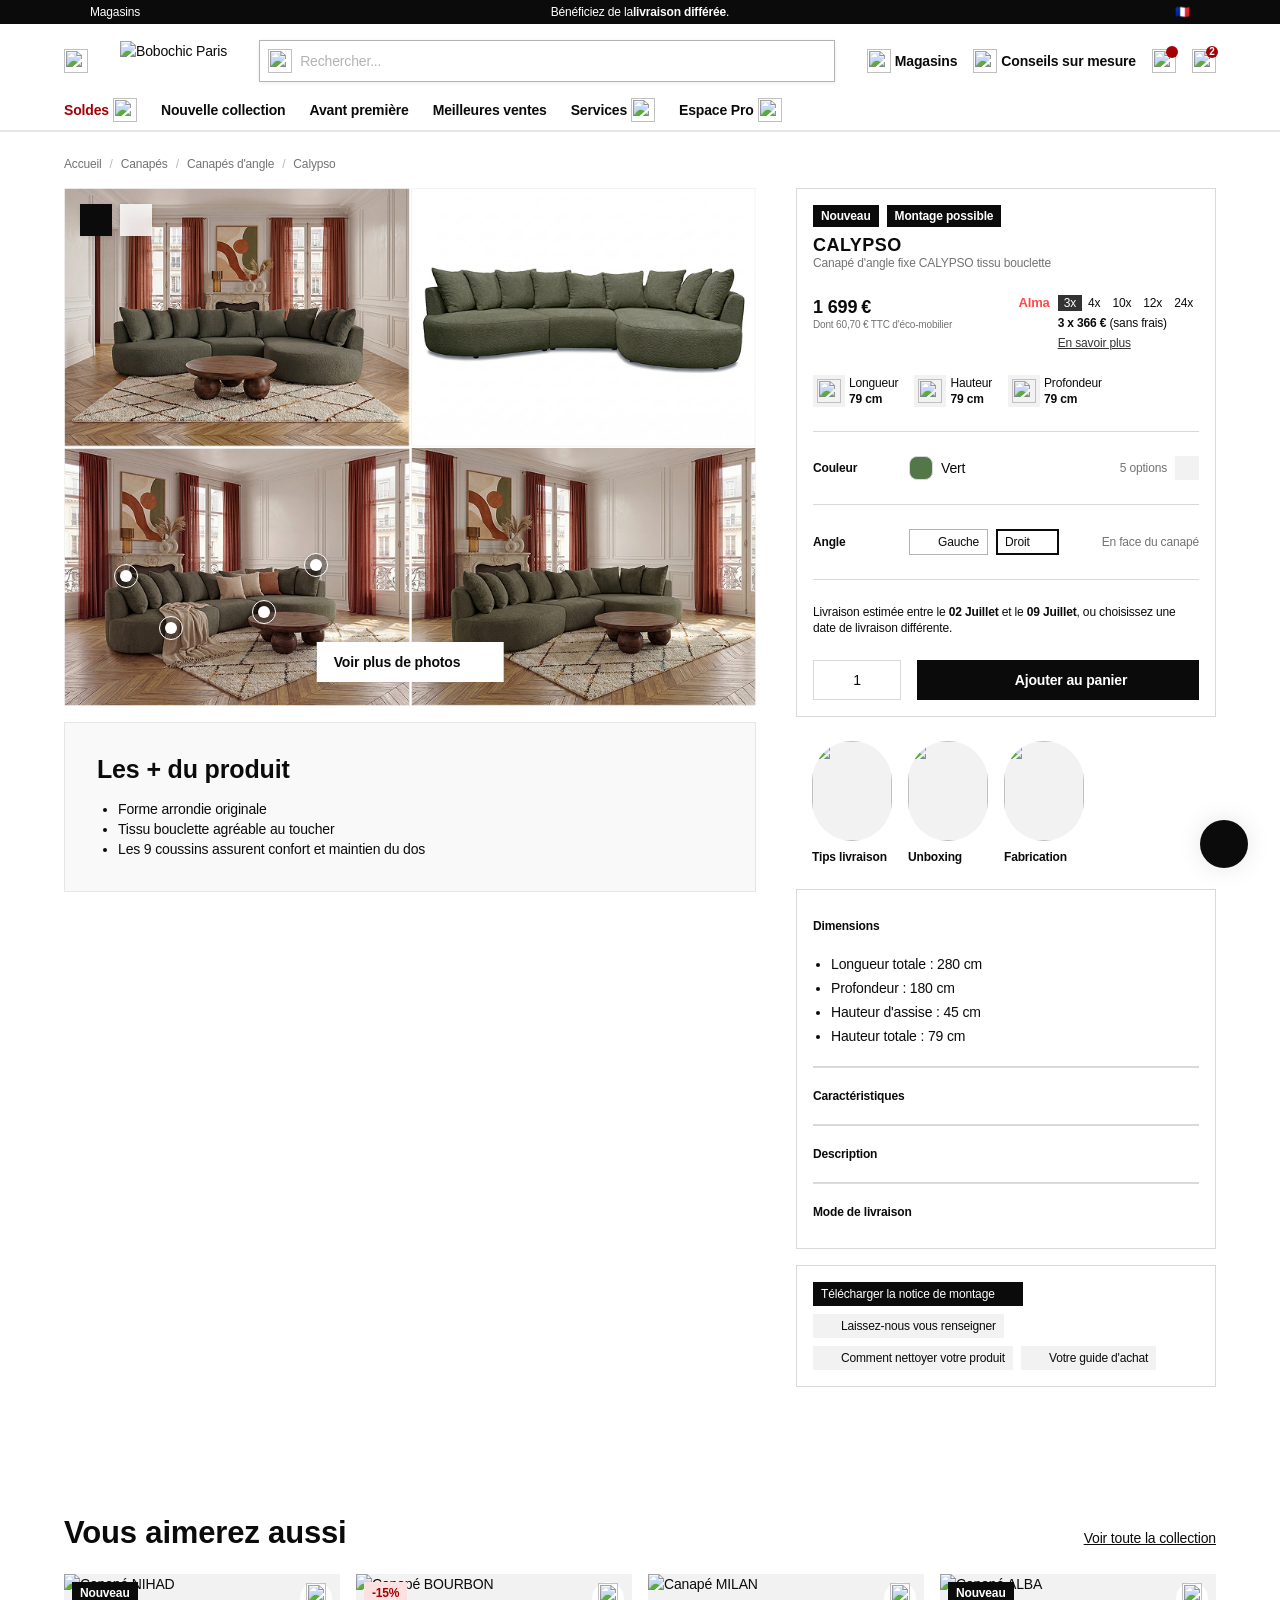
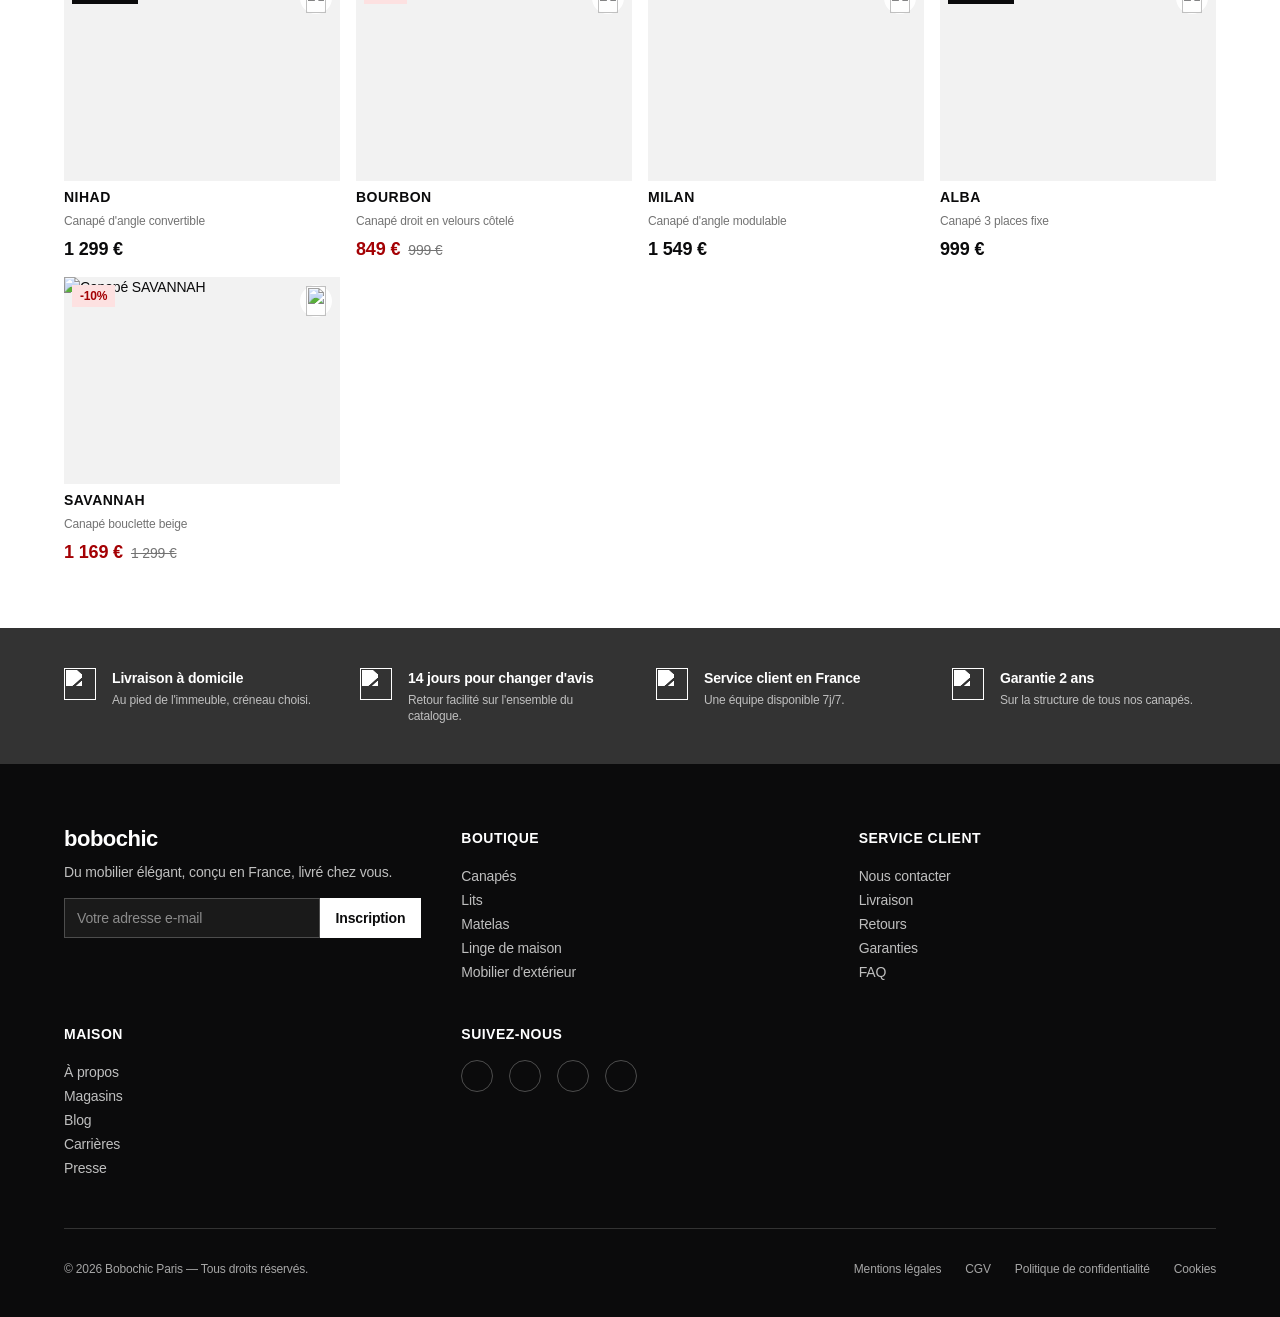
==== index.html @ fd213ece "Move pdp-calypso/ contents to repo root Co-Authored-By: Claude Opus 4.7 (1M context) <noreply@anthro" ====
<!DOCTYPE html>
<html lang="fr-FR">
<head>
  <meta charset="UTF-8" />
  <meta name="viewport" content="width=device-width, initial-scale=1.0" />
  <title>Canapé d'angle fixe CALYPSO tissu bouclette — Bobochic Paris</title>
  <meta name="description" content="Découvrez le canapé d'angle CALYPSO en tissu bouclette. Forme arrondie, confort enveloppant, livraison à domicile." />
  <style>
/* ===== Inlined from https://cdn.jsdelivr.net/gh/corentindw/meridian@main/tokens.css ===== */
/* ============================================================
   BOBOCHIC PARIS — Design Tokens
   Miroir exact du fichier Figma "Styles – Bobochic"
   ============================================================
   Fonts (locales + Google) — injectés par le design system.
   ============================================================ */

@font-face {
  font-family: "Hanken Grotesk";
  src: url("https://cdn.jsdelivr.net/gh/corentindw/meridian@main/fonts/HankenGrotesk-VariableFont_wght.ttf") format("truetype-variations");
  font-weight: 100 900;
  font-style: normal;
  font-display: swap;
}
@font-face {
  font-family: "Hanken Grotesk";
  src: url("https://cdn.jsdelivr.net/gh/corentindw/meridian@main/fonts/HankenGrotesk-Italic-VariableFont_wght.ttf") format("truetype-variations");
  font-weight: 100 900;
  font-style: italic;
  font-display: swap;
}
@import url("https://fonts.googleapis.com/css2?family=Space+Mono:wght@400;700&display=swap");

/* ============================================================
   Structure :
     1. Primitifs (couleurs brutes, tailles, devices)
     2. Couleurs sémantiques (surface, background, border, foreground)
     3. Spacing sémantique (margin, gap, height, width)
     4. Radius
     5. Line-stroke
     6. Elevation
     7. Typographie (familles, graisses, tailles, tokens composés)
   ============================================================ */


:root {

  /* ==========================================================
     1. PRIMITIFS — COULEURS
     Collection "Primitives" · Mode 1
     ========================================================== */

  /* Neutral */
  --color-neutral-0:    #ffffff;
  --color-neutral-50:   #f9f9f9;
  --color-neutral-100:  #f2f2f2;
  --color-neutral-150:  #e6e6e6;
  --color-neutral-200:  #d9d9d9;
  --color-neutral-250:  #cccccc;
  --color-neutral-300:  #bfbfbf;
  --color-neutral-350:  #b3b3b3;
  --color-neutral-400:  #a6a6a6;
  --color-neutral-450:  #8c8c8c;
  --color-neutral-500:  #808080;
  --color-neutral-550:  #737373;
  --color-neutral-600:  #666666;
  --color-neutral-650:  #595959;
  --color-neutral-700:  #4d4d4d;
  --color-neutral-750:  #404040;
  --color-neutral-800:  #333333;
  --color-neutral-850:  #262626;
  --color-neutral-900:  #1a1a1a;
  --color-neutral-950:  #0b0b0c;
  --color-neutral-1000: #000000;

  /* Red */
  --color-red-100: #fef2f2;
  --color-red-200: #fde1e1;
  --color-red-300: #fbbebe;
  --color-red-400: #f99393;
  --color-red-500: #f75556;
  --color-red-600: #e80206;
  --color-red-700: #c90205;
  --color-red-800: #a40104;
  --color-red-900: #740103;

  /* Green */
  --color-green-100: #f2fef2;
  --color-green-200: #e1fde1;
  --color-green-300: #bffbbe;
  --color-green-400: #95f893;
  --color-green-500: #58f655;
  --color-green-600: #17e702;
  --color-green-700: #14c802;
  --color-green-800: #10a301;
  --color-green-900: #0b7301;

  /* Orange */
  --color-orange-100: #fef6f2;
  --color-orange-200: #fdebe1;
  --color-orange-300: #fbd4be;
  --color-orange-400: #f8bb93;
  --color-orange-500: #f69e55;
  --color-orange-600: #e78502;
  --color-orange-700: #c87302;
  --color-orange-800: #a35e01;
  --color-orange-900: #734201;

  /* Yellow */
  --color-yellow-100: #fefbf2;
  --color-yellow-200: #fdf6e1;
  --color-yellow-300: #fbecbe;
  --color-yellow-400: #f8e293;
  --color-yellow-500: #f6d855;
  --color-yellow-600: #e7c602;
  --color-yellow-700: #c8ab02;
  --color-yellow-800: #a38c01;
  --color-yellow-900: #736301;


  /* ==========================================================
     1. PRIMITIFS — TAILLES
     ========================================================== */

  --size-0:  0;
  --size-1:  2px;
  --size-2:  4px;
  --size-3:  8px;
  --size-4:  16px;
  --size-5:  24px;
  --size-6:  32px;
  --size-7:  40px;
  --size-8:  48px;
  --size-9:  56px;
  --size-10: 64px;
  --size-11: 80px;
  --size-12: 96px;
  --size-13: 120px;
  --size-14: 144px;
  --size-15: 200px;
  --size-16: 256px;


  /* ==========================================================
     1. PRIMITIFS — DEVICES
     ========================================================== */

  --device-mobile-width:  393px;
  --device-mobile-height: 852px;
  --device-tablet-width:  834px;
  --device-tablet-height: 1194px;
  --device-desktop-width:  1536px;
  --device-desktop-height: 864px;


  /* ==========================================================
     2. COULEURS SÉMANTIQUES
     Collection "Color" · Mode "Value"
     ========================================================== */

  /* --- $surface --- */
  --color-surface-0:  var(--color-neutral-0);
  --color-surface-1:  var(--color-neutral-50);
  --color-surface-2:  var(--color-neutral-100);
  --color-surface-3:  var(--color-neutral-150);
  --color-surface-4:  var(--color-neutral-200);
  --color-surface-5:  var(--color-neutral-350);
  --color-surface-6:  var(--color-neutral-550);
  --color-surface-7:  var(--color-neutral-800);
  --color-surface-8:  var(--color-neutral-850);
  --color-surface-9:  var(--color-neutral-900);
  --color-surface-10: var(--color-neutral-950);

  /* --- $background --- */
  --color-background-neutral-0:  var(--color-neutral-0);
  --color-background-neutral-1:  var(--color-neutral-50);
  --color-background-neutral-2:  var(--color-neutral-100);
  --color-background-neutral-3:  var(--color-neutral-150);
  --color-background-neutral-4:  var(--color-neutral-200);
  --color-background-neutral-5:  var(--color-neutral-350);
  --color-background-neutral-6:  var(--color-neutral-550);
  --color-background-neutral-7:  var(--color-neutral-800);
  --color-background-neutral-8:  var(--color-neutral-850);
  --color-background-neutral-9:  var(--color-neutral-900);
  --color-background-neutral-10: var(--color-neutral-950);
  --color-background-red-light:    var(--color-red-200);
  --color-background-red-dark:     var(--color-red-800);
  --color-background-green-light:  var(--color-green-200);
  --color-background-green-dark:   var(--color-green-900);
  --color-background-orange-light: var(--color-orange-200);
  --color-background-orange-dark:  var(--color-orange-700);
  --color-background-yellow-light: var(--color-yellow-200);
  --color-background-yellow-dark:  var(--color-yellow-600);

  /* --- $border --- */
  --color-border-neutral-0:  var(--color-neutral-0);
  --color-border-neutral-1:  var(--color-neutral-50);
  --color-border-neutral-2:  var(--color-neutral-100);
  --color-border-neutral-3:  var(--color-neutral-150);
  --color-border-neutral-4:  var(--color-neutral-200);
  --color-border-neutral-5:  var(--color-neutral-350);
  --color-border-neutral-6:  var(--color-neutral-550);
  --color-border-neutral-7:  var(--color-neutral-800);
  --color-border-neutral-8:  var(--color-neutral-850);
  --color-border-neutral-9:  var(--color-neutral-900);
  --color-border-neutral-10: var(--color-neutral-950);
  --color-border-red-light:    var(--color-red-200);
  --color-border-red-dark:     var(--color-red-800);
  --color-border-green-light:  var(--color-green-200);
  --color-border-green-dark:   var(--color-green-900);
  --color-border-orange-light: var(--color-orange-200);
  --color-border-orange-dark:  var(--color-orange-700);
  --color-border-yellow-light: var(--color-yellow-200);
  --color-border-yellow-dark:  var(--color-yellow-600);

  /* --- $foreground --- */
  --color-foreground-neutral-0:  var(--color-neutral-0);
  --color-foreground-neutral-1:  var(--color-neutral-50);
  --color-foreground-neutral-2:  var(--color-neutral-100);
  --color-foreground-neutral-3:  var(--color-neutral-150);
  --color-foreground-neutral-4:  var(--color-neutral-200);
  --color-foreground-neutral-5:  var(--color-neutral-350);
  --color-foreground-neutral-6:  var(--color-neutral-550);
  --color-foreground-neutral-7:  var(--color-neutral-800);
  --color-foreground-neutral-8:  var(--color-neutral-850);
  --color-foreground-neutral-9:  var(--color-neutral-900);
  --color-foreground-neutral-10: var(--color-neutral-950);
  --color-foreground-red-light:    var(--color-red-200);
  --color-foreground-red-dark:     var(--color-red-800);
  --color-foreground-green-light:  var(--color-green-200);
  --color-foreground-green-dark:   var(--color-green-900);
  --color-foreground-orange-light: var(--color-orange-200);
  --color-foreground-orange-dark:  var(--color-orange-700);
  --color-foreground-yellow-light: var(--color-yellow-200);
  --color-foreground-yellow-dark:  var(--color-yellow-600);


  /* ==========================================================
     3. SPACING SÉMANTIQUE
     Collection "Number" · Mode "Value"
     ========================================================== */

  /* Margins — Mobile */
  --spacing-margin-mobile-sm: var(--size-3);   /*  8px */
  --spacing-margin-mobile-md: var(--size-4);   /* 16px */
  --spacing-margin-mobile-lg: var(--size-5);   /* 24px */

  /* Margins — Tablet */
  --spacing-margin-tablet-sm: var(--size-7);   /* 40px */
  --spacing-margin-tablet-md: var(--size-10);  /* 64px */
  --spacing-margin-tablet-lg: var(--size-13);  /* 120px */

  /* Margins — Desktop */
  --spacing-margin-desktop-sm: var(--size-10); /* 64px */
  --spacing-margin-desktop-md: var(--size-14); /* 144px */
  --spacing-margin-desktop-lg: var(--size-16); /* 256px */

  /* Gap */
  --spacing-gap-none: var(--size-0);
  --spacing-gap-xs:   var(--size-1);   /*  2px */
  --spacing-gap-sm:   var(--size-2);   /*  4px */
  --spacing-gap-md:   var(--size-3);   /*  8px */
  --spacing-gap-lg:   var(--size-4);   /* 16px */
  --spacing-gap-xl:   var(--size-5);   /* 24px */
  --spacing-gap-2xl:  var(--size-6);   /* 32px */
  --spacing-gap-3xl:  var(--size-7);   /* 40px */
  --spacing-gap-4xl:  var(--size-8);   /* 48px */
  --spacing-gap-5xl:  var(--size-9);   /* 56px */
  --spacing-gap-6xl:  var(--size-10);  /* 64px */

  /* Height (padding vertical) */
  --spacing-height-none: var(--size-0);
  --spacing-height-xs:   var(--size-1);   /*  2px */
  --spacing-height-sm:   var(--size-2);   /*  4px */
  --spacing-height-md:   var(--size-3);   /*  8px */
  --spacing-height-lg:   var(--size-4);   /* 16px */
  --spacing-height-xl:   var(--size-5);   /* 24px */
  --spacing-height-2xl:  var(--size-6);   /* 32px */
  --spacing-height-3xl:  var(--size-7);   /* 40px */
  --spacing-height-4xl:  var(--size-9);   /* 56px */
  --spacing-height-5xl:  var(--size-10);  /* 64px */

  /* Width (padding horizontal) */
  --spacing-width-none: var(--size-0);
  --spacing-width-xs:   var(--size-1);    /*  2px */
  --spacing-width-sm:   var(--size-2);    /*  4px */
  --spacing-width-md:   var(--size-3);    /*  8px */
  --spacing-width-lg:   var(--size-4);    /* 16px */
  --spacing-width-xl:   var(--size-5);    /* 24px */
  --spacing-width-2xl:  var(--size-6);    /* 32px */
  --spacing-width-3xl:  var(--size-7);    /* 40px */
  --spacing-width-4xl:  var(--size-10);   /* 64px */
  --spacing-width-5xl:  var(--size-11);   /* 80px */


  /* ==========================================================
     4. RADIUS
     ========================================================== */

  --radius-none:   var(--size-0);    /*   0 */
  --radius-sm:     var(--size-2);    /*   4px */
  --radius-md:     var(--size-3);    /*   8px */
  --radius-lg:     var(--size-4);    /*  16px */
  --radius-xl:     var(--size-6);    /*  32px */
  --radius-full:   var(--size-16);   /* 256px */
  --radius-flag:   var(--size-0);    /*   0 — flags & badges */
  --radius-button: var(--size-0);    /*   0 */


  /* ==========================================================
     5. LINE-STROKE
     ========================================================== */

  --line-stroke-base: 1px;
  --line-stroke-bold: 2px;


  /* ==========================================================
     6. ELEVATION
     ========================================================== */

  --elevation-1: 0px 1px 4px  rgba(12, 12, 13, 0.08);
  --elevation-2: 0px 0px 25px rgba(12, 12, 13, 0.05);
  --elevation-3: 0px 0px 25px rgba(12, 12, 13, 0.10);
  --elevation-4: 0px 0px 25px rgba(12, 12, 13, 0.15);


  /* ==========================================================
     7. TYPOGRAPHIE — PRIMITIFS
     Collection "Typography" · Mode 1
     ========================================================== */

  /* Familles */
  --font-family-text:     "Hanken Grotesk", sans-serif;
  --font-family-heading:  "Hanken Grotesk", sans-serif;
  --font-family-display:  "Hanken Grotesk", sans-serif;
  --font-family-subtitle: "Hanken Grotesk", sans-serif;
  --font-family-utility:  "Hanken Grotesk", sans-serif;
  --font-family-product:  "Hanken Grotesk", sans-serif;
  --font-family-code:     "Space Mono", monospace;

  /* Graisses */
  --font-weight-base:      400;  /* Regular */
  --font-weight-medium:    600;  /* SemiBold */
  --font-weight-strong:    700;  /* Bold */
  --font-weight-stronger:  800;  /* ExtraBold */
  --font-weight-strongest: 900;  /* Black */

  /* Tailles */
  --font-size-xs:  10px;
  --font-size-sm:  12px;
  --font-size-md:  14px;
  --font-size-lg:  18px;
  --font-size-xl:  25px;
  --font-size-2xl: 31px;
  --font-size-3xl: 39px;
  --font-size-4xl: 49px;
  --font-size-5xl: 61px;
  --font-size-6xl: 76px;
  --font-size-7xl: 95px;
  --font-size-8xl: 119px;

  /* Interlignages */
  --line-height-xs:   12px;
  --line-height-flag: 14px;
  --line-height-sm:   16px;
  --line-height-md:   20px;
  --line-height-lg:   24px;
  --line-height-xl:   28px;
  --line-height-2xl:  35px;
  --line-height-3xl:  48px;
  --line-height-4xl:  64px;
  --line-height-5xl:  76px;
  --line-height-6xl:  100px;
  --line-height-7xl:  125px;
  --line-height-8xl:  150px;

  /* Interlettrages */
  --letter-spacing-default: -0.16px;
  --letter-spacing-caps:     0.48px;
  --letter-spacing-display: -1.5px;
}


/* ============================================================
   7. TYPOGRAPHIE — TOKENS COMPOSÉS
   Classes utilitaires calquées sur la structure Figma
   ============================================================ */

/* --- Display --- */

.display-xl-strong   { font-family: var(--font-family-display); font-weight: var(--font-weight-stronger);  font-size: var(--font-size-7xl); line-height: var(--line-height-7xl); letter-spacing: var(--letter-spacing-display); }
.display-xl          { font-family: var(--font-family-display); font-weight: var(--font-weight-base);      font-size: var(--font-size-7xl); line-height: var(--line-height-7xl); letter-spacing: var(--letter-spacing-display); }
.display-lg-strong   { font-family: var(--font-family-display); font-weight: var(--font-weight-stronger);  font-size: var(--font-size-6xl); line-height: var(--line-height-6xl); letter-spacing: var(--letter-spacing-display); }
.display-lg          { font-family: var(--font-family-display); font-weight: var(--font-weight-base);      font-size: var(--font-size-6xl); line-height: var(--line-height-6xl); letter-spacing: var(--letter-spacing-display); }
.display-md-strong   { font-family: var(--font-family-display); font-weight: var(--font-weight-stronger);  font-size: var(--font-size-5xl); line-height: var(--line-height-5xl); letter-spacing: var(--letter-spacing-display); }
.display-md          { font-family: var(--font-family-display); font-weight: var(--font-weight-base);      font-size: var(--font-size-5xl); line-height: var(--line-height-5xl); letter-spacing: var(--letter-spacing-display); }
.display-sm-strong   { font-family: var(--font-family-display); font-weight: var(--font-weight-stronger);  font-size: var(--font-size-4xl); line-height: var(--line-height-4xl); letter-spacing: var(--letter-spacing-display); }
.display-sm          { font-family: var(--font-family-display); font-weight: var(--font-weight-base);      font-size: var(--font-size-4xl); line-height: var(--line-height-4xl); letter-spacing: var(--letter-spacing-display); }
.display-xs-strong   { font-family: var(--font-family-display); font-weight: var(--font-weight-stronger);  font-size: var(--font-size-3xl); line-height: var(--line-height-3xl); letter-spacing: var(--letter-spacing-display); }
.display-xs          { font-family: var(--font-family-display); font-weight: var(--font-weight-base);      font-size: var(--font-size-3xl); line-height: var(--line-height-3xl); letter-spacing: var(--letter-spacing-display); }
.display-xxs-strong  { font-family: var(--font-family-display); font-weight: var(--font-weight-stronger);  font-size: var(--font-size-2xl); line-height: var(--line-height-2xl); letter-spacing: var(--letter-spacing-display); }
.display-xxs         { font-family: var(--font-family-display); font-weight: var(--font-weight-base);      font-size: var(--font-size-2xl); line-height: var(--line-height-2xl); letter-spacing: var(--letter-spacing-display); }

/* --- Heading / Title --- */

.heading-title-xxl { font-family: var(--font-family-heading); font-weight: var(--font-weight-strongest); font-size: var(--font-size-4xl); line-height: var(--line-height-4xl); letter-spacing: var(--letter-spacing-default); }
.heading-title-xl  { font-family: var(--font-family-heading); font-weight: var(--font-weight-stronger);  font-size: var(--font-size-3xl); line-height: var(--line-height-3xl); letter-spacing: var(--letter-spacing-default); }
.heading-title-lg  { font-family: var(--font-family-heading); font-weight: var(--font-weight-strong);    font-size: var(--font-size-2xl); line-height: var(--line-height-2xl); letter-spacing: var(--letter-spacing-default); }
.heading-title-md  { font-family: var(--font-family-heading); font-weight: var(--font-weight-medium);    font-size: var(--font-size-xl);  line-height: var(--line-height-xl);  letter-spacing: var(--letter-spacing-default); }
.heading-title-sm  { font-family: var(--font-family-heading); font-weight: var(--font-weight-medium);    font-size: var(--font-size-lg);  line-height: var(--line-height-xl);  letter-spacing: var(--letter-spacing-default); }

/* --- Heading / Subtitle --- */

.heading-subtitle-md { font-family: var(--font-family-subtitle); font-weight: var(--font-weight-medium); font-size: var(--font-size-md); line-height: var(--line-height-md); letter-spacing: var(--letter-spacing-caps); text-transform: uppercase; }
.heading-subtitle-sm { font-family: var(--font-family-subtitle); font-weight: var(--font-weight-medium); font-size: var(--font-size-sm); line-height: var(--line-height-sm); letter-spacing: var(--letter-spacing-caps); text-transform: uppercase; }

/* --- Text --- */

.text-lg-regular { font-family: var(--font-family-text); font-weight: var(--font-weight-base);   font-size: var(--font-size-lg); line-height: var(--line-height-lg); letter-spacing: var(--letter-spacing-default); }
.text-lg-strong  { font-family: var(--font-family-text); font-weight: var(--font-weight-strong); font-size: var(--font-size-lg); line-height: var(--line-height-lg); letter-spacing: var(--letter-spacing-default); }
.text-lg-italic  { font-family: var(--font-family-text); font-weight: var(--font-weight-base);   font-size: var(--font-size-lg); line-height: var(--line-height-lg); letter-spacing: var(--letter-spacing-default); font-style: italic; }
.text-lg-strike  { font-family: var(--font-family-text); font-weight: var(--font-weight-base);   font-size: var(--font-size-lg); line-height: var(--line-height-lg); letter-spacing: var(--letter-spacing-default); text-decoration: line-through; }
.text-lg-link    { font-family: var(--font-family-text); font-weight: var(--font-weight-base);   font-size: var(--font-size-lg); line-height: var(--line-height-lg); letter-spacing: var(--letter-spacing-default); text-decoration: underline; }

.text-md-regular { font-family: var(--font-family-text); font-weight: var(--font-weight-base);   font-size: var(--font-size-md); line-height: var(--line-height-md); letter-spacing: var(--letter-spacing-default); }
.text-md-strong  { font-family: var(--font-family-text); font-weight: var(--font-weight-strong); font-size: var(--font-size-md); line-height: var(--line-height-md); letter-spacing: var(--letter-spacing-default); }
.text-md-italic  { font-family: var(--font-family-text); font-weight: var(--font-weight-base);   font-size: var(--font-size-md); line-height: var(--line-height-md); letter-spacing: var(--letter-spacing-default); font-style: italic; }
.text-md-strike  { font-family: var(--font-family-text); font-weight: var(--font-weight-base);   font-size: var(--font-size-md); line-height: var(--line-height-md); letter-spacing: var(--letter-spacing-default); text-decoration: line-through; }
.text-md-link    { font-family: var(--font-family-text); font-weight: var(--font-weight-base);   font-size: var(--font-size-md); line-height: var(--line-height-md); letter-spacing: var(--letter-spacing-default); text-decoration: underline; }

.text-sm-regular { font-family: var(--font-family-text); font-weight: var(--font-weight-base);   font-size: var(--font-size-sm); line-height: var(--line-height-sm); letter-spacing: var(--letter-spacing-default); }
.text-sm-strong  { font-family: var(--font-family-text); font-weight: var(--font-weight-strong); font-size: var(--font-size-sm); line-height: var(--line-height-sm); letter-spacing: var(--letter-spacing-default); }
.text-sm-italic  { font-family: var(--font-family-text); font-weight: var(--font-weight-base);   font-size: var(--font-size-sm); line-height: var(--line-height-sm); letter-spacing: var(--letter-spacing-default); font-style: italic; }
.text-sm-strike  { font-family: var(--font-family-text); font-weight: var(--font-weight-base);   font-size: var(--font-size-sm); line-height: var(--line-height-sm); letter-spacing: var(--letter-spacing-default); text-decoration: line-through; }
.text-sm-link    { font-family: var(--font-family-text); font-weight: var(--font-weight-base);   font-size: var(--font-size-sm); line-height: var(--line-height-sm); letter-spacing: var(--letter-spacing-default); text-decoration: underline; }

.text-xs-regular { font-family: var(--font-family-text); font-weight: var(--font-weight-base);   font-size: var(--font-size-xs); line-height: var(--line-height-xs); letter-spacing: var(--letter-spacing-default); }
.text-xs-strong  { font-family: var(--font-family-text); font-weight: var(--font-weight-strong); font-size: var(--font-size-xs); line-height: var(--line-height-xs); letter-spacing: var(--letter-spacing-default); }
.text-xs-italic  { font-family: var(--font-family-text); font-weight: var(--font-weight-base);   font-size: var(--font-size-xs); line-height: var(--line-height-xs); letter-spacing: var(--letter-spacing-default); font-style: italic; }
.text-xs-strike  { font-family: var(--font-family-text); font-weight: var(--font-weight-base);   font-size: var(--font-size-xs); line-height: var(--line-height-xs); letter-spacing: var(--letter-spacing-default); text-decoration: line-through; }
.text-xs-link    { font-family: var(--font-family-text); font-weight: var(--font-weight-base);   font-size: var(--font-size-xs); line-height: var(--line-height-xs); letter-spacing: var(--letter-spacing-default); text-decoration: underline; }

/* --- Utility --- */

.utility-label       { font-family: var(--font-family-utility); font-weight: var(--font-weight-medium); font-size: var(--font-size-sm); line-height: var(--line-height-sm);   letter-spacing: var(--letter-spacing-default); }
.utility-helpertext  { font-family: var(--font-family-utility); font-weight: var(--font-weight-base);   font-size: var(--font-size-sm); line-height: var(--line-height-sm);   letter-spacing: var(--letter-spacing-default); }
.utility-breadcrumbs { font-family: var(--font-family-utility); font-weight: var(--font-weight-base);   font-size: var(--font-size-sm); line-height: var(--line-height-sm);   letter-spacing: var(--letter-spacing-default); }
.utility-button-sm   { font-family: var(--font-family-utility); font-weight: var(--font-weight-base);   font-size: var(--font-size-sm); line-height: var(--line-height-sm);   letter-spacing: var(--letter-spacing-default); }
.utility-button-md   { font-family: var(--font-family-utility); font-weight: var(--font-weight-medium); font-size: var(--font-size-md); line-height: var(--line-height-md);   letter-spacing: var(--letter-spacing-default); }
.utility-flag        { font-family: var(--font-family-utility); font-weight: var(--font-weight-medium); font-size: var(--font-size-sm); line-height: var(--line-height-flag); letter-spacing: var(--letter-spacing-default); }
.utility-code-md     { font-family: var(--font-family-code);    font-weight: var(--font-weight-base);   font-size: var(--font-size-md); line-height: var(--line-height-md);   letter-spacing: 0; }

/* --- Utility / Product (prix, noms produit — uppercase + caps spacing) --- */

.utility-product-md  { font-family: var(--font-family-product); font-weight: var(--font-weight-medium); font-size: var(--font-size-xl); line-height: var(--line-height-xl);   letter-spacing: var(--letter-spacing-caps); text-transform: uppercase; }
.utility-product-sm  { font-family: var(--font-family-product); font-weight: var(--font-weight-medium); font-size: var(--font-size-lg); line-height: var(--line-height-md);   letter-spacing: var(--letter-spacing-caps); text-transform: uppercase; }
.utility-product-xs  { font-family: var(--font-family-product); font-weight: var(--font-weight-medium); font-size: var(--font-size-md); line-height: var(--line-height-sm);   letter-spacing: var(--letter-spacing-caps); text-transform: uppercase; }
.utility-product-xxs { font-family: var(--font-family-product); font-weight: var(--font-weight-medium); font-size: var(--font-size-sm); line-height: var(--line-height-flag); letter-spacing: var(--letter-spacing-caps); text-transform: uppercase; }

/* ===== Inlined from styles.css ===== */
/* =========================================================
   PDP CALYPSO — Shop The Look
   Aligné sur Meridian (Bobochic Paris)
   Tokens importés depuis https://cdn.jsdelivr.net/gh/corentindw/meridian@main/tokens.css
   ========================================================= */

/* ---------- Reset ---------- */
*, *::before, *::after { box-sizing: border-box; }

html, body {
  margin: 0;
  padding: 0;
  background: var(--color-neutral-0);
  color: var(--color-neutral-950);
  font-family: var(--font-family-text);
  font-size: var(--font-size-md);
  line-height: var(--line-height-md);
  letter-spacing: var(--letter-spacing-default);
  -webkit-font-smoothing: antialiased;
  -moz-osx-font-smoothing: grayscale;
}

img { display: block; max-width: 100%; }
button { font-family: inherit; cursor: pointer; }
a { color: inherit; text-decoration: none; }

/* =========================================================
   Icon system — <img> tags servis depuis https://cdn.jsdelivr.net/gh/corentindw/meridian@main/assets/icons/
   Pour inverser en blanc sur fond foncé : auto via les sélecteurs ci-dessous.
   ========================================================= */
.icon {
  display: inline-block;
  width: 24px;
  height: 24px;
  flex-shrink: 0;
  object-fit: contain;
  vertical-align: middle;
}
.icon--sm { width: 16px; height: 16px; }
.icon--lg { width: 32px; height: 32px; }
.icon--invert { filter: brightness(0) invert(1); }

/* Inversion automatique sur fonds foncés */
.hotspot-preview__cta .icon,
.btn--primary .icon,
.reassurance-chip--dark .icon,
.info-tile .icon,
.footer__socials .icon,
.scroll-top .icon,
.view-toggle.is-active .icon {
  filter: brightness(0) invert(1);
}

/* =========================================================
   Boutons Meridian — 4 variantes (Primary / White / Secondary / Outline)
   ========================================================= */
.btn {
  display: inline-flex;
  align-items: center;
  justify-content: center;
  gap: 10px;
  height: 40px;
  padding: 0 16px;
  border: 1px solid transparent;
  border-radius: var(--radius-button);
  font: var(--font-weight-medium) var(--font-size-md)/var(--line-height-md) var(--font-family-utility);
  letter-spacing: var(--letter-spacing-default);
  cursor: pointer;
  white-space: nowrap;
  box-sizing: border-box;
  transition: background-color 150ms ease, color 150ms ease, border-color 150ms ease, transform 60ms ease;
}
.btn:active { transform: scale(0.98); }
.btn:disabled { cursor: not-allowed; transform: none; }

/* Primary */
.btn--primary,
.btn:not(.btn--white):not(.btn--secondary):not(.btn--outline) {
  background: var(--color-neutral-950);
  color: var(--color-neutral-0);
}
.btn--primary:hover,
.btn:not(.btn--white):not(.btn--secondary):not(.btn--outline):hover { background: var(--color-neutral-800); }
.btn--primary:focus-visible,
.btn:not(.btn--white):not(.btn--secondary):not(.btn--outline):focus-visible {
  background: var(--color-neutral-700);
  outline: none;
}
.btn--primary:disabled,
.btn:not(.btn--white):not(.btn--secondary):not(.btn--outline):disabled {
  background: var(--color-neutral-200);
  color: var(--color-neutral-400);
}

/* White */
.btn--white { background: var(--color-neutral-0); color: var(--color-neutral-950); }
.btn--white:hover { background: var(--color-neutral-100); }
.btn--white:focus-visible { background: var(--color-neutral-150); outline: none; }
.btn--white:disabled { background: transparent; color: var(--color-neutral-350); }

/* Secondary */
.btn--secondary { background: var(--color-neutral-100); color: var(--color-neutral-950); }
.btn--secondary:hover { background: var(--color-neutral-150); }
.btn--secondary:focus-visible { background: var(--color-neutral-200); outline: none; }
.btn--secondary:disabled { background: var(--color-neutral-100); color: var(--color-neutral-350); }

/* Outline */
.btn--outline {
  background: var(--color-neutral-0);
  color: var(--color-neutral-950);
  border-color: var(--color-border-neutral-5);
}
.btn--outline:hover { border-color: var(--color-border-neutral-7); }
.btn--outline:focus-visible { border-color: var(--color-border-neutral-10); outline: none; }
.btn--outline:disabled {
  color: var(--color-neutral-400);
  border-color: var(--color-border-neutral-4);
}

/* =========================================================
   Flag — selon spec Meridian (components-badges.html)
   ========================================================= */
.flag {
  display: inline-flex;
  align-items: center;
  padding: 4px 8px;
  background: var(--color-neutral-950);
  color: var(--color-neutral-0);
  border-radius: var(--radius-flag);
  font: var(--font-weight-medium) var(--font-size-sm)/var(--line-height-flag) var(--font-family-utility);
}

/* =========================================================
   HEADER — desktop Laptop 1536
   3 zones empilées : .header__bandeau (24h) + .header__main + .header__nav
   ========================================================= */
.header {
  position: sticky;
  top: 0;
  z-index: 100;
  background: var(--color-neutral-0);
  border-bottom: 1px solid var(--color-border-neutral-3);
}

/* ---------- 1. Bandeau noir (24px) ---------- */
.header__bandeau {
  background: var(--color-neutral-950);
  color: var(--color-neutral-0);
  height: 24px;
  display: flex;
  align-items: center;
  justify-content: space-between;
  padding: 0 64px;
  gap: 16px;
  overflow: hidden;
}

.header__bandeau-left,
.header__bandeau-right {
  display: inline-flex;
  align-items: center;
  gap: 4px;
  background: transparent;
  border: 0;
  color: var(--color-neutral-0);
  font: 400 12px/16px var(--font-family-utility);
  letter-spacing: -0.16px;
  flex-shrink: 0;
  width: 100px;
  cursor: pointer;
}
.header__bandeau-left { justify-content: flex-start; }
.header__bandeau-right { justify-content: flex-end; }

.header__bandeau-left .icon,
.header__bandeau-right .icon {
  width: 16px;
  height: 16px;
  filter: brightness(0) invert(1);
}

/* Bandeau message — rotation 3 messages */
.header__bandeau-msg {
  flex: 1 0 0;
  height: 24px;
  position: relative;
  overflow: hidden;
}
.bandeau-msg {
  position: absolute;
  inset: 0;
  display: flex;
  align-items: center;
  justify-content: center;
  font: 400 12px/16px var(--font-family-text);
  letter-spacing: -0.16px;
  color: var(--color-neutral-0);
  opacity: 0;
  transform: translateY(8px);
  transition: opacity 400ms ease, transform 400ms ease;
}
.bandeau-msg.is-active {
  opacity: 1;
  transform: translateY(0);
}
.bandeau-msg strong { font-weight: 700; }

/* ---------- 2. Header main (logo, search, actions) ---------- */
.header__main {
  background: var(--color-neutral-0);
  display: flex;
  align-items: center;
  gap: 32px;
  padding: 16px 64px;
}

.header__menu {
  display: inline-flex;
  align-items: center;
  justify-content: center;
  width: 24px;
  height: 24px;
  padding: 0;
  background: transparent;
  border: 0;
  color: var(--color-neutral-950);
  cursor: pointer;
  flex-shrink: 0;
}

.header__logo {
  display: inline-flex;
  align-items: center;
  flex-shrink: 0;
}
.header__logo-img { display: none; height: 40px; width: auto; }
.header__logo-img--desktop { display: block; height: 40px; }
.header__logo-img--mobile { display: none; }

.header__search {
  flex: 1 0 0;
  display: flex;
  align-items: center;
  gap: 0;
  padding: 8px;
  background: var(--color-neutral-0);
  border: 1px solid var(--color-border-neutral-5);
  box-shadow: var(--elevation-1);
}
.header__search .icon { width: 24px; height: 24px; flex-shrink: 0; }
.header__search input {
  flex: 1;
  height: 24px;
  padding: 0 8px;
  border: 0;
  outline: 0;
  background: transparent;
  font: 400 14px/20px var(--font-family-text);
  letter-spacing: -0.16px;
  color: var(--color-neutral-950);
  min-width: 0;
}
.header__search input::placeholder { color: var(--color-neutral-350); }

.header__actions {
  display: flex;
  align-items: center;
  gap: 16px;
  flex-shrink: 0;
}

.header__action {
  display: inline-flex;
  align-items: center;
  gap: 4px;
  border: 0;
  background: transparent;
  color: var(--color-neutral-950);
  cursor: pointer;
  padding: 0;
}
.header__action--with-label {
  font: 600 14px/20px var(--font-family-utility);
  letter-spacing: -0.16px;
}
.header__action--with-label .icon { width: 24px; height: 24px; }

.header__action--icon {
  position: relative;
  width: 24px;
  height: 24px;
}
.header__action--icon .icon { width: 24px; height: 24px; }

/* Pastille (badge) sur compte / panier */
.header__pastille {
  position: absolute;
  top: -3px;
  left: 14px;
  width: 12px;
  height: 12px;
  border-radius: 99px;
  background: var(--color-red-800);
  color: var(--color-neutral-0);
  display: grid;
  place-items: center;
  overflow: hidden;
  font: 700 10px/12px var(--font-family-text);
  letter-spacing: -0.16px;
}
.header__pastille--check .icon {
  width: 10px;
  height: 10px;
  filter: brightness(0) invert(1);
}

/* ---------- 3. Nav (desktop) ---------- */
.header__nav {
  background: var(--color-neutral-0);
  display: flex;
  align-items: center;
  gap: 24px;
  padding: 0 64px 8px;
  border-bottom: 1px solid var(--color-border-neutral-3);
}
.nav-item {
  display: inline-flex;
  align-items: center;
  gap: 4px;
  font: 600 14px/20px var(--font-family-utility);
  letter-spacing: -0.16px;
  color: var(--color-neutral-950);
  height: 24px;
  padding: 0;
  border-bottom: 1px solid transparent;
  transition: border-color 150ms ease-out;
}
.nav-item:hover { border-color: var(--color-neutral-950); }
.nav-item .icon { width: 24px; height: 24px; }
.nav-sale { color: var(--color-red-800); }

/* =========================================================
   BREADCRUMB
   ========================================================= */
.breadcrumb {
  display: flex;
  align-items: center;
  gap: 8px;
  padding: 24px 64px 16px;
  color: var(--color-neutral-550);
}
.breadcrumb a, .breadcrumb span { font: 400 12px/16px var(--font-family-utility); letter-spacing: -0.16px; color: inherit; }
.breadcrumb a:hover { color: var(--color-neutral-950); }
.breadcrumb__sep { opacity: 0.5; }
.breadcrumb__current { color: var(--color-neutral-950); }

/* =========================================================
   PDP LAYOUT
   ========================================================= */
.pdp {
  display: grid;
  grid-template-columns: minmax(0, 2fr) 460px;
  gap: 48px;
  padding: 0 64px 64px;
  align-items: start;
}
.pdp__left {
  min-width: 0;
  align-self: start;
  display: flex;
  flex-direction: column;
  gap: 16px;
}
.pdp__right { min-width: 0; align-self: start; }

@media (max-width: 1280px) {
  .pdp { grid-template-columns: 1fr 420px; gap: 40px; }
}
@media (max-width: 960px) {
  .pdp { grid-template-columns: 1fr; }
  .pdp__right { position: static; }
}

/* =========================================================
   SHOP THE LOOK — grille gauche
   ========================================================= */
.shop-the-look {
  position: relative;
  display: grid;
  grid-template-columns: 1fr 1fr;
  gap: 1px;
}

/* Toolbar — switch de vue */
.shop-the-look__toolbar {
  position: absolute;
  top: 16px;
  left: 16px;
  z-index: 6;
  display: flex;
  gap: 8px;
}

.view-toggle {
  width: 32px;
  height: 32px;
  background: rgba(255, 255, 255, 0.85);
  backdrop-filter: blur(8px);
  -webkit-backdrop-filter: blur(8px);
  border: 0;
  border-radius: var(--radius-button);
  display: grid;
  place-items: center;
  color: var(--color-neutral-950);
  cursor: pointer;
  box-shadow: var(--elevation-1);
  transition: background 150ms ease, color 150ms ease;
}
.view-toggle:hover { background: #fff; }
.view-toggle.is-active {
  background: var(--color-neutral-950);
  color: var(--color-neutral-0);
}
.view-toggle.is-active:hover { background: var(--color-neutral-900); }

/* Stacked view */
.shop-the-look--stacked { grid-template-columns: 1fr; }
.shop-the-look--stacked .stl__cell[data-cell="1"] { aspect-ratio: 908 / 680; }
.shop-the-look--stacked .stl__cell[data-cell="2"] { aspect-ratio: 908 / 510; }
.shop-the-look--stacked .stl__cell[data-cell="3"] { aspect-ratio: 908 / 679; }
.shop-the-look--stacked .stl__cell[data-cell="4"] { aspect-ratio: 908 / 679; }
.shop-the-look--stacked .stl__more { display: none; }

.stl__cell {
  position: relative;
  aspect-ratio: 453 / 339;
  background: var(--color-neutral-100);
}

.stl__cell > img {
  width: 100%;
  height: 100%;
  object-fit: cover;
}

/* "Voir plus de photos" — positionnement seulement.
   Le styling vient de .btn .btn--white (height 40, padding 0 16, gap 10) */
.stl__more {
  position: absolute;
  left: 50%;
  bottom: 24px;
  transform: translateX(-50%);
  z-index: 5;
}
.stl__more:active { transform: translateX(-50%) scale(0.98); }

/* =========================================================
   HOTSPOTS — pure CSS + animation 150ms
   ========================================================= */
.stl__hotspot-wrap {
  position: absolute;
  width: 32px;
  height: 32px;
  transform: translate(-50%, -50%);
  z-index: 5;
}

/* Au hover/focus, le wrap entier passe au-dessus des autres hotspots
   pour que sa preview ne soit jamais masquée par un hotspot voisin */
.stl__hotspot-wrap:hover,
.stl__hotspot-wrap:focus-within {
  z-index: 30;
}

/* Pont invisible entre hotspot et preview pour ne pas casser le :hover */
.stl__hotspot-wrap::after {
  content: "";
  position: absolute;
  top: 100%;
  left: 50%;
  transform: translateX(-50%);
  width: 220px;
  height: 12px;
  z-index: 19;
}

.stl__hotspot {
  position: relative;
  width: 100%;
  height: 100%;
  padding: 0;
  background: transparent;
  border: 0;
  cursor: pointer;
}
.stl__hotspot:focus-visible { outline: none; }

.stl__hotspot::before {
  content: "";
  position: absolute;
  top: 3px;
  left: 4px;
  width: 24px;
  height: 24px;
  background: rgba(0, 0, 0, 0.3);
  border: 1px solid #fff;
  border-radius: 50%;
  box-shadow: 0 1px 4px rgba(12, 12, 13, 0.08);
}

.stl__hotspot::after {
  content: "";
  position: absolute;
  top: 9px;
  left: 10px;
  width: 12px;
  height: 12px;
  background: #fff;
  border-radius: 50%;
  box-shadow: 0 1px 4px rgba(12, 12, 13, 0.08);
  transform: scale(1);
  transform-origin: center;
  transition: transform 150ms ease;
}
.stl__hotspot-wrap:hover .stl__hotspot::after,
.stl__hotspot:focus-visible::after {
  transform: scale(0.5);
}

/* =========================================================
   HOTSPOT PREVIEW — composant ProductCard size=sm Meridian
   ========================================================= */
.hotspot-preview {
  position: absolute;
  top: calc(100% + 6px);
  left: 50%;
  transform: translateX(-50%) translateY(-4px);

  width: 200px;
  display: flex;
  align-items: center;
  gap: 4px;
  padding: 4px;
  border: 1px solid #f2f2f2;
  background: rgba(255, 255, 255, 0.80);
  backdrop-filter: blur(15px);
  -webkit-backdrop-filter: blur(15px);

  opacity: 0;
  pointer-events: none;
  transition: opacity 160ms ease, transform 160ms ease;
  z-index: 20;
}
.stl__hotspot-wrap:hover .hotspot-preview,
.stl__hotspot-wrap:focus-within .hotspot-preview {
  opacity: 1;
  transform: translateX(-50%) translateY(0);
  pointer-events: auto;
}

/* Variant --right : overlay positionné à droite du hotspot, centré verticalement */
.stl__hotspot-wrap--right .hotspot-preview {
  top: 50%;
  left: calc(100% + 6px);
  transform: translateY(-50%) translateX(-4px);
}
.stl__hotspot-wrap--right:hover .hotspot-preview,
.stl__hotspot-wrap--right:focus-within .hotspot-preview {
  transform: translateY(-50%) translateX(0);
}

/* Le pont invisible passe aussi à droite */
.stl__hotspot-wrap--right::after {
  top: 50%;
  left: 100%;
  transform: translateY(-50%);
  width: 12px;
  height: 64px;
}

.hotspot-preview__item {
  flex: 1 0 0;
  min-width: 0;
  display: flex;
  align-items: stretch;
  gap: 2px;
  overflow: hidden;
}

.hotspot-preview__thumb {
  flex-shrink: 0;
  width: 54px;
  border: 1px solid #f2f2f2;
  overflow: hidden;
  background: var(--color-neutral-100);
}
.hotspot-preview__thumb img {
  width: 100%;
  height: 100%;
  object-fit: cover;
  display: block;
}

.hotspot-preview__info {
  flex: 1 0 0;
  min-width: 0;
  padding: 0 8px;
  display: flex;
  flex-direction: column;
  align-items: flex-start;
  gap: 2px;
}

.hotspot-preview__name {
  margin: 0;
  width: 100%;
  font: 600 12px/14px var(--font-family-utility);
  letter-spacing: 0.48px;
  text-transform: uppercase;
  color: var(--color-neutral-950);
  white-space: nowrap;
  overflow: hidden;
  text-overflow: ellipsis;
}

.hotspot-preview__desc {
  margin: 0;
  width: 100%;
  height: 12px;
  font: 400 10px/12px var(--font-family-text);
  letter-spacing: -0.16px;
  color: var(--color-neutral-550);
  white-space: nowrap;
  overflow: hidden;
  text-overflow: ellipsis;
}

.hotspot-preview__price {
  margin: 0;
  display: inline-flex;
  align-items: center;
  gap: 4px;
  font: 700 12px/16px var(--font-family-text);
  letter-spacing: -0.16px;
  color: var(--color-neutral-950);
  white-space: nowrap;
}

.hotspot-preview__cta {
  align-self: stretch;
  flex-shrink: 0;
  display: inline-flex;
  align-items: center;
  justify-content: center;
  padding: 4px;
  background: var(--color-neutral-950);
  color: var(--color-neutral-0);
  border: 0;
  border-radius: var(--radius-button);
  transition: background 150ms ease;
}
.hotspot-preview__cta:hover { background: var(--color-neutral-900); }

/* =========================================================
   LES + DU PRODUIT — spec Figma node 25101:17876
   ========================================================= */
.product-plus {
  background: var(--color-neutral-50);
  border: 1px solid var(--color-border-neutral-3);
  padding: 32px;
  display: flex;
  flex-direction: column;
  gap: 16px;
  color: var(--color-neutral-950);
}
.product-plus h2 {
  margin: 0;
  font: 600 25px/28px var(--font-family-heading);
  letter-spacing: -0.16px;
}
.product-plus ul {
  margin: 0;
  padding: 0 0 0 21px;
  list-style: disc;
}
.product-plus li {
  font: 400 14px/20px var(--font-family-text);
  letter-spacing: -0.16px;
}

/* =========================================================
   DETAIL CARD — col droite
   ========================================================= */
.pdp__right {
  display: flex;
  flex-direction: column;
  gap: 16px;
}

.detail-card {
  border: 1px solid var(--color-border-neutral-4);
  padding: 16px;
  display: flex;
  flex-direction: column;
  gap: 24px;
  background: var(--color-neutral-0);
}

.detail-card__flags {
  display: flex;
  gap: 8px;
  flex-wrap: wrap;
}

.detail-card__product h1 {
  margin: 0;
  font: 600 18px/20px var(--font-family-utility);
  letter-spacing: 0.48px;
  text-transform: uppercase;
  color: var(--color-neutral-950);
}

.detail-card__subtitle {
  margin: 0;
  font: 400 12px/16px var(--font-family-text);
  letter-spacing: -0.16px;
  color: var(--color-neutral-550);
}

/* Prix + Alma */
.price-row {
  display: flex;
  align-items: flex-start;
  justify-content: space-between;
  gap: 8px;
  flex-wrap: wrap;
}

.price__amount {
  display: flex;
  align-items: baseline;
  gap: 4px;
  font: 700 18px/24px var(--font-family-text);
  letter-spacing: -0.16px;
  color: var(--color-neutral-950);
}

.price__eco {
  margin: 0;
  font: 400 10px/12px var(--font-family-text);
  letter-spacing: -0.16px;
  color: var(--color-neutral-550);
}

.alma {
  display: flex;
  align-items: flex-start;
  gap: 8px;
}
.alma__logo {
  color: #ff4848;
  font: 800 13px/16px var(--font-family-heading);
  letter-spacing: -0.16px;
}
.alma__schedules {
  display: flex;
  flex-direction: column;
  gap: 4px;
}
.alma__chips { display: flex; }
.alma__chip {
  padding: 0 6px;
  font: 400 12px/16px var(--font-family-text);
  letter-spacing: -0.16px;
  background: var(--color-neutral-0);
  color: var(--color-neutral-950);
  cursor: pointer;
}
.alma__chip.is-active {
  background: var(--color-neutral-800);
  color: var(--color-neutral-0);
}
.alma__split {
  font: 400 12px/16px var(--font-family-text);
  letter-spacing: -0.16px;
  color: var(--color-neutral-950);
}
.alma__split strong { font-weight: 700; }
.alma__more {
  font: 400 12px/16px var(--font-family-utility);
  letter-spacing: -0.16px;
  color: var(--color-neutral-800);
  text-decoration: underline;
  background: transparent;
  border: 0;
  padding: 0;
  align-self: flex-start;
}

/* Dimensions */
.dimensions {
  display: flex;
  gap: 16px;
  flex-wrap: wrap;
}
.dim-item { display: inline-flex; align-items: center; gap: 4px; }
.dim-item__icon {
  width: 32px;
  height: 32px;
  background: var(--color-neutral-100);
  display: grid;
  place-items: center;
  color: var(--color-neutral-950);
}
.dim-item__text {
  display: flex;
  flex-direction: column;
  font: 400 12px/16px var(--font-family-text);
  letter-spacing: -0.16px;
  color: var(--color-neutral-950);
}
.dim-item__text strong { font-weight: 700; }

/* Spacer */
.detail-card hr,
.spacer {
  width: 100%;
  border: 0;
  height: 1px;
  background: var(--color-border-neutral-4);
  margin: 0;
}

/* Selectors couleur / angle */
.selector {
  display: flex;
  align-items: center;
  gap: 16px;
}
.selector__label {
  width: 80px;
  font: 700 12px/16px var(--font-family-text);
  letter-spacing: -0.16px;
  color: var(--color-neutral-950);
}
.selector__sample {
  display: flex;
  align-items: center;
  gap: 8px;
  flex: 1 0 0;
}
.color-swatch {
  width: 24px;
  height: 24px;
  border-radius: var(--radius-md);
  background: #537748;
  border: 1px solid var(--color-border-neutral-4);
}
.selector__options {
  display: inline-flex;
  align-items: center;
  gap: 8px;
}
.selector__count {
  font: 400 12px/16px var(--font-family-text);
  letter-spacing: -0.16px;
  color: var(--color-neutral-550);
}

.icon-btn {
  width: 24px;
  height: 24px;
  display: grid;
  place-items: center;
  background: var(--color-neutral-100);
  border: 0;
  color: var(--color-neutral-950);
}
.icon-btn:hover { background: var(--color-neutral-150); }

/* Chips angle */
.chips {
  display: inline-flex;
  align-items: center;
  gap: 8px;
  flex-wrap: wrap;
  flex: 1;
}
.chip {
  display: inline-flex;
  align-items: center;
  gap: 4px;
  padding: 4px 8px;
  background: var(--color-neutral-0);
  border: 1px solid var(--color-border-neutral-5);
  color: var(--color-neutral-950);
  font: 400 12px/16px var(--font-family-utility);
  letter-spacing: -0.16px;
  border-radius: var(--radius-button);
  cursor: pointer;
}
.chip.is-active {
  border: 2px solid var(--color-neutral-950);
  padding: 3px 7px;
}
.chip__hint {
  margin-left: auto;
  font: 400 12px/16px var(--font-family-text);
  letter-spacing: -0.16px;
  color: var(--color-neutral-550);
}

/* Livraison */
.delivery-est {
  margin: 0;
  font: 400 12px/16px var(--font-family-text);
  letter-spacing: -0.16px;
  color: var(--color-neutral-950);
}
.delivery-est strong { font-weight: 700; }

/* Main CTA */
.main-cta {
  display: flex;
  gap: 16px;
  align-items: stretch;
}
.main-cta .btn { flex: 1; min-width: 0; }

.stepper {
  display: inline-flex;
  align-items: center;
  border: 1px solid var(--color-border-neutral-4);
  padding: 0;
  height: 40px;
  width: 88px;
}
.stepper button {
  width: 24px;
  height: 24px;
  border: 0;
  background: transparent;
  display: grid;
  place-items: center;
  color: var(--color-neutral-950);
}
.stepper button:disabled { opacity: 0.4; cursor: not-allowed; }
.stepper input {
  flex: 1;
  width: 100%;
  height: 100%;
  border: 0;
  background: transparent;
  text-align: center;
  font: 400 14px/20px var(--font-family-text);
  letter-spacing: -0.16px;
  color: var(--color-neutral-950);
  outline: 0;
  padding: 0 4px;
  -moz-appearance: textfield;
}
.stepper input::-webkit-outer-spin-button,
.stepper input::-webkit-inner-spin-button { -webkit-appearance: none; margin: 0; }

/* =========================================================
   REELS
   ========================================================= */
.reels {
  display: flex;
  gap: 16px;
  padding: 8px 16px;
}
.reel {
  width: 80px;
  display: flex;
  flex-direction: column;
  gap: 8px;
  text-align: center;
  background: transparent;
  border: 0;
  padding: 0;
}
.reel__thumb {
  width: 80px;
  height: 100px;
  border-radius: 256px;
  overflow: hidden;
  background: var(--color-neutral-100);
  position: relative;
}
.reel__thumb img { width: 100%; height: 100%; object-fit: cover; }
.reel__label {
  font: 600 12px/16px var(--font-family-text);
  letter-spacing: -0.16px;
  color: var(--color-neutral-950);
}

/* =========================================================
   ACCORDIONS
   ========================================================= */
.accordions {
  border: 1px solid var(--color-border-neutral-4);
  padding: 8px 16px;
  display: flex;
  flex-direction: column;
  background: var(--color-neutral-0);
}
.accordion {
  border-bottom: 2px solid var(--color-border-neutral-4);
  padding: 0;
}
.accordion:last-child { border-bottom: 0; }
.accordion summary {
  list-style: none;
  cursor: pointer;
  display: flex;
  align-items: center;
  justify-content: space-between;
  padding: 16px 0;
  font: 700 12px/16px var(--font-family-text);
  letter-spacing: -0.16px;
  color: var(--color-neutral-950);
}
.accordion summary::-webkit-details-marker { display: none; }
.accordion summary .toggle-icon {
  width: 24px;
  height: 24px;
  display: grid;
  place-items: center;
  transition: transform 200ms ease;
  color: var(--color-neutral-950);
}
.accordion[open] summary .toggle-icon { transform: rotate(45deg); }
.accordion__body {
  padding: 0 0 16px;
  font: 400 14px/20px var(--font-family-text);
  letter-spacing: -0.16px;
  color: var(--color-neutral-950);
}
.accordion__body p { margin: 0 0 12px; }
.accordion__body ul { margin: 0; padding: 0 0 0 18px; }
.accordion__body li { margin-bottom: 4px; }

/* =========================================================
   RÉASSURANCE — chips
   ========================================================= */
.reassurance {
  border: 1px solid var(--color-border-neutral-4);
  padding: 16px;
  display: flex;
  flex-wrap: wrap;
  gap: 8px;
  background: var(--color-neutral-0);
}
.reassurance-chip {
  display: inline-flex;
  align-items: center;
  gap: 4px;
  padding: 4px 8px;
  background: var(--color-neutral-100);
  border: 0;
  border-radius: var(--radius-button);
  font: 400 12px/16px var(--font-family-utility);
  letter-spacing: -0.16px;
  color: var(--color-neutral-950);
}
.reassurance-chip:hover { background: var(--color-neutral-150); }
.reassurance-chip--dark {
  background: var(--color-neutral-950);
  color: var(--color-neutral-0);
}
.reassurance-chip--dark:hover { background: var(--color-neutral-800); }

/* =========================================================
   RECOMMANDATIONS — pleine largeur
   ========================================================= */
.recos {
  margin-top: 64px;
  padding: 0 64px;
}
.recos__header {
  display: flex;
  align-items: baseline;
  justify-content: space-between;
  margin-bottom: 24px;
}
.recos__title {
  margin: 0;
  font: 700 31px/35px var(--font-family-heading);
  letter-spacing: -0.16px;
}
.recos__cta {
  font: 400 14px/20px var(--font-family-utility);
  letter-spacing: -0.16px;
  text-decoration: underline;
  color: var(--color-neutral-950);
}

.recos__grid {
  display: grid;
  grid-template-columns: repeat(5, 1fr);
  gap: 16px;
}
@media (max-width: 1280px) { .recos__grid { grid-template-columns: repeat(4, 1fr); } }
@media (max-width: 960px)  { .recos__grid { grid-template-columns: repeat(3, 1fr); } }
@media (max-width: 640px)  { .recos__grid { grid-template-columns: repeat(2, 1fr); } }

.product-card {
  display: flex;
  flex-direction: column;
  gap: 8px;
  background: var(--color-neutral-0);
  transition: transform 200ms ease;
}
.product-card:hover { transform: translateY(-2px); }

.product-card__media {
  position: relative;
  aspect-ratio: 4 / 3;
  background: var(--color-neutral-100);
  overflow: hidden;
}
.product-card__media img { width: 100%; height: 100%; object-fit: cover; }

.product-card__badges {
  position: absolute;
  top: 8px;
  left: 8px;
  display: flex;
  gap: 4px;
}

.product-card__wish {
  position: absolute;
  top: 8px;
  right: 8px;
  width: 32px;
  height: 32px;
  border-radius: 256px;
  background: rgba(255, 255, 255, 0.9);
  border: 0;
  display: grid;
  place-items: center;
  color: var(--color-neutral-950);
}
.product-card__wish:hover { background: var(--color-neutral-0); }

.product-card__name {
  font: 600 14px/16px var(--font-family-utility);
  letter-spacing: 0.48px;
  text-transform: uppercase;
  color: var(--color-neutral-950);
}
.product-card__desc {
  margin: 0;
  font: 400 12px/16px var(--font-family-text);
  letter-spacing: -0.16px;
  color: var(--color-neutral-550);
}
.product-card__prices {
  display: flex;
  align-items: baseline;
  gap: 8px;
}
.product-card__price {
  font: 700 18px/24px var(--font-family-text);
  letter-spacing: -0.16px;
  color: var(--color-neutral-950);
}
.product-card__price--sale { color: var(--color-red-800); }
.product-card__price--old {
  font: 400 14px/20px var(--font-family-text);
  letter-spacing: -0.16px;
  color: var(--color-neutral-550);
  text-decoration: line-through;
}
.product-card__discount {
  display: inline-flex;
  align-items: center;
  padding: 4px 8px;
  background: var(--color-red-200);
  color: var(--color-red-800);
  border-radius: var(--radius-flag);
  font: 600 12px/14px var(--font-family-utility);
  letter-spacing: -0.16px;
}

/* =========================================================
   INFO BANNER (bandeau noir 4 tuiles)
   ========================================================= */
.info-banner {
  margin-top: 64px;
  background: var(--color-neutral-800);
  color: var(--color-neutral-0);
  padding: 40px 64px;
}
.info-banner__grid {
  display: grid;
  grid-template-columns: repeat(4, 1fr);
  gap: 32px;
}
.info-tile {
  display: flex;
  gap: 16px;
  align-items: flex-start;
}
.info-tile h3 {
  margin: 0 0 4px;
  font: 700 14px/20px var(--font-family-text);
  letter-spacing: -0.16px;
}
.info-tile p {
  margin: 0;
  font: 400 12px/16px var(--font-family-text);
  letter-spacing: -0.16px;
  color: var(--color-neutral-300);
}
@media (max-width: 960px) {
  .info-banner__grid { grid-template-columns: repeat(2, 1fr); }
}

/* =========================================================
   FOOTER
   ========================================================= */
.footer {
  background: var(--color-neutral-950);
  color: var(--color-neutral-0);
  padding: 64px 64px 40px;
}
.footer__top {
  display: grid;
  grid-template-columns: 1.4fr 1fr 1fr 1fr 1fr;
  gap: 40px;
}
.footer__brand h3 {
  margin: 0 0 12px;
  font: 800 22px/1 var(--font-family-heading);
  letter-spacing: -0.5px;
}
.footer__brand p {
  margin: 0 0 16px;
  font: 400 14px/20px var(--font-family-text);
  letter-spacing: -0.16px;
  color: var(--color-neutral-300);
}
.footer__newsletter { display: flex; gap: 0; }
.footer__newsletter input {
  flex: 1;
  height: 40px;
  padding: 0 12px;
  border: 1px solid var(--color-neutral-700);
  background: var(--color-neutral-900);
  color: var(--color-neutral-0);
  font: 400 14px/20px var(--font-family-text);
  letter-spacing: -0.16px;
  outline: 0;
}
.footer__newsletter input::placeholder { color: var(--color-neutral-450); }
.footer__newsletter button {
  height: 40px;
  background: var(--color-neutral-0);
  color: var(--color-neutral-950);
  border: 0;
  padding: 0 16px;
  font: var(--font-weight-medium) var(--font-size-md)/var(--line-height-md) var(--font-family-utility);
  letter-spacing: var(--letter-spacing-default);
}

.footer__col h4 {
  margin: 0 0 16px;
  font: 600 14px/20px var(--font-family-heading);
  letter-spacing: 0.48px;
  text-transform: uppercase;
}
.footer__col ul { list-style: none; margin: 0; padding: 0; }
.footer__col li {
  font: 400 14px/24px var(--font-family-text);
  letter-spacing: -0.16px;
  color: var(--color-neutral-300);
}
.footer__col a:hover { color: var(--color-neutral-0); }

.footer__bottom {
  margin-top: 48px;
  padding-top: 32px;
  border-top: 1px solid var(--color-neutral-800);
  display: flex;
  justify-content: space-between;
  align-items: center;
  flex-wrap: wrap;
  gap: 16px;
  font: 400 12px/16px var(--font-family-text);
  letter-spacing: -0.16px;
  color: var(--color-neutral-400);
}

.footer__socials {
  display: flex;
  gap: 16px;
}
.footer__socials a {
  width: 32px;
  height: 32px;
  display: grid;
  place-items: center;
  border-radius: 256px;
  border: 1px solid var(--color-neutral-700);
  color: var(--color-neutral-0);
}

@media (max-width: 1280px) { .footer__top { grid-template-columns: 1fr 1fr 1fr; } }
@media (max-width: 640px)  { .footer__top { grid-template-columns: 1fr; } }

/* =========================================================
   SCROLL TOP FAB
   ========================================================= */
.scroll-top {
  position: fixed;
  right: 32px;
  bottom: 32px;
  width: 48px;
  height: 48px;
  border-radius: 256px;
  background: var(--color-neutral-950);
  color: var(--color-neutral-0);
  border: 0;
  display: grid;
  place-items: center;
  box-shadow: var(--elevation-3);
  z-index: 50;
  transition: transform 200ms ease, background 150ms ease;
}
.scroll-top:hover { background: var(--color-neutral-900); transform: translateY(-2px); }

/* =========================================================
   STEP INDICATOR (mobile carousel)
   Wrapper .shop-the-look-frame positionne les dots EN DEHORS du scroll
   ========================================================= */
.shop-the-look-frame { position: relative; }

/* Toggle hotspots on/off — masqué sur desktop, visible sur mobile uniquement */
.stl__hotspots-toggle { display: none; }
.stl__hotspots-toggle-icon--off { display: none; }

.stl__steps {
  display: none;
  position: absolute;
  bottom: 16px;
  left: 50%;
  transform: translateX(-50%);
  gap: 8px;
  z-index: 4;
  pointer-events: none;
}
.stl__step {
  width: 8px;
  height: 8px;
  border-radius: 50%;
  background: rgba(255, 255, 255, 0.5);
  box-shadow: 0 1px 2px rgba(0, 0, 0, 0.25);
  transition: background 200ms ease, transform 200ms ease;
}
.stl__step.is-active {
  background: var(--color-neutral-0);
  transform: scale(1.15);
}

/* =========================================================
   STICKY MOBILE CTA (bottom bar)
   ========================================================= */
.mobile-cta {
  display: none;
  position: fixed;
  bottom: 0;
  left: 0;
  right: 0;
  z-index: 60;
  padding: 12px 16px calc(12px + env(safe-area-inset-bottom));
  background: rgba(255, 255, 255, 0.94);
  backdrop-filter: blur(15px);
  -webkit-backdrop-filter: blur(15px);
  border-top: 1px solid var(--color-border-neutral-3);
  gap: 12px;
  align-items: center;
}
.mobile-cta__info {
  display: flex;
  flex-direction: column;
  flex-shrink: 0;
}
.mobile-cta__name {
  font: 600 12px/14px var(--font-family-utility);
  letter-spacing: 0.48px;
  text-transform: uppercase;
  color: var(--color-neutral-950);
}
.mobile-cta__price {
  font: 700 14px/20px var(--font-family-text);
  letter-spacing: -0.16px;
  color: var(--color-neutral-950);
}
.mobile-cta__btn {
  flex: 1;
  min-width: 0;
}

/* =========================================================
   BOTTOM SHEET — "Voir l'ambiance"
   ========================================================= */
.ambiance-backdrop {
  position: fixed;
  inset: 0;
  background: rgba(0, 0, 0, 0.5);
  z-index: 200;
  opacity: 0;
  transition: opacity 250ms ease;
}
.ambiance-backdrop.is-open { opacity: 1; }
.ambiance-backdrop[hidden] { display: none; }

.ambiance-sheet {
  position: fixed;
  left: 0;
  right: 0;
  bottom: 0;
  max-height: 85vh;
  background: var(--color-neutral-0);
  z-index: 210;
  display: flex;
  flex-direction: column;
  transform: translateY(100%);
  transition: transform 250ms cubic-bezier(0.32, 0.72, 0, 1);
  box-shadow: 0 -10px 40px rgba(0, 0, 0, 0.18);
}
.ambiance-sheet.is-open { transform: translateY(0); }
.ambiance-sheet[hidden] { display: none; }

.ambiance-sheet__header {
  display: flex;
  align-items: center;
  gap: 24px;
  padding: 16px 24px;
  border-bottom: 1.5px solid var(--color-border-neutral-2, #f2f2f2);
  flex-shrink: 0;
}
.ambiance-sheet__title {
  flex: 1;
  margin: 0;
  font: 600 18px/28px var(--font-family-heading);
  letter-spacing: -0.16px;
  color: var(--color-neutral-950);
  overflow: hidden;
  text-overflow: ellipsis;
  white-space: nowrap;
}
.ambiance-sheet__close {
  width: 24px;
  height: 24px;
  display: grid;
  place-items: center;
  border: 0;
  background: transparent;
  color: var(--color-neutral-950);
}
.ambiance-sheet__close .icon { width: 24px; height: 24px; }

.ambiance-sheet__body {
  flex: 1;
  overflow-y: auto;
  padding: 24px 16px;
  -webkit-overflow-scrolling: touch;
}

/* Grid 2 colonnes de cartes produit larges */
.ambiance-grid {
  display: grid;
  grid-template-columns: 1fr 1fr;
  gap: 16px;
}

.ambiance-card {
  background: var(--color-neutral-0);
  border: 1px solid var(--color-border-neutral-3);
  display: flex;
  flex-direction: column;
  gap: 8px;
  transition: transform 200ms ease;
  cursor: pointer;
}
.ambiance-card:hover { transform: translateY(-2px); }

.ambiance-card__media {
  aspect-ratio: 245 / 185;
  overflow: hidden;
  background: var(--color-neutral-100);
}
.ambiance-card__media img {
  width: 100%;
  height: 100%;
  object-fit: cover;
}

.ambiance-card__body {
  padding: 0 8px 8px;
  display: flex;
  flex-direction: column;
  gap: 2px;
}
.ambiance-card__name {
  margin: 0;
  font: 600 18px/20px var(--font-family-utility);
  letter-spacing: 0.48px;
  text-transform: uppercase;
  color: var(--color-neutral-950);
}
.ambiance-card__desc {
  margin: 0;
  font: 400 12px/16px var(--font-family-text);
  letter-spacing: -0.16px;
  color: var(--color-neutral-550);
  display: -webkit-box;
  -webkit-line-clamp: 2;
  -webkit-box-orient: vertical;
  overflow: hidden;
}
.ambiance-card__price {
  margin: 4px 0 0;
  font: 700 14px/20px var(--font-family-text);
  letter-spacing: -0.16px;
  color: var(--color-neutral-950);
}

/* =========================================================
   MOBILE — breakpoint 768px
   ========================================================= */
@media (max-width: 768px) {

  /* HEADER mobile — pas de nav, search visible en row 2 */

  /* Bandeau : 32px, padding 16px, plus de bouton Magasins ni flag */
  .header__bandeau {
    height: 32px;
    padding: 0 16px;
  }
  .header__bandeau-left { display: none; }
  .header__bandeau-right { display: none; }

  /* Header main : 2 rangées via flex-wrap + order
     Row 1 (justify-between) : menu + logo (left, mr-auto) + actions (right)
     Row 2 : search (width 100%) */
  .header__main {
    flex-wrap: wrap;
    padding: 16px;
    gap: 16px;
    align-items: center;
  }

  /* Order pour assembler les rangées correctement */
  .header__menu    { order: 1; }
  .header__logo    { order: 2; margin-right: auto; }
  .header__actions { order: 3; }
  .header__search  { order: 4; flex-basis: 100%; box-shadow: none; }

  /* Logo mobile : version "bobochic" (sans Paris), 88px de large */
  .header__logo-img--desktop { display: none; }
  .header__logo-img--mobile  { display: block; width: 88px; height: auto; }

  /* Actions : icon-only sur mobile */
  .header__action--with-label span { display: none; }
  .header__action--with-label .icon { width: 24px; height: 24px; }
  .header__actions { gap: 16px; }

  /* Pas de nav sur mobile */
  .header__nav { display: none; }

  /* Pas de breadcrumb sur mobile : les photos arrivent direct après le header */
  .breadcrumb { display: none; }

  /* PDP layout : single column, .pdp__left est dissous via display: contents
     pour permettre de réordonner ses enfants (shop-the-look avant, product-plus à la fin) */
  .pdp {
    display: flex;
    flex-direction: column;
    gap: 24px;
    padding: 0 0 24px;
  }
  .pdp__left {
    display: contents;
  }
  .pdp__right {
    position: static;
    padding: 0 16px;
    gap: 12px;
    order: 2;
  }
  .shop-the-look-frame { order: 1; }
  .product-plus        { order: 3; }
  .shop-the-look {
    display: flex;
    grid-template-columns: none;
    gap: 0;
    overflow-x: auto;
    scroll-snap-type: x mandatory;
    -webkit-overflow-scrolling: touch;
    scrollbar-width: none;
  }
  .shop-the-look::-webkit-scrollbar { display: none; }

  .stl__cell {
    flex: 0 0 100%;
    aspect-ratio: 393 / 295;
    scroll-snap-align: start;
  }

  /* Toolbar grille/stacked masqué (pas de sens en carrousel) */
  .shop-the-look__toolbar { display: none; }

  /* "Voir plus de photos" masqué — le swipe sert au même usage */
  .stl__more { display: none; }

  /* Step indicator visible */
  .stl__steps { display: flex; }

  /* Hotspot preview desktop masquée — on utilise le bottom sheet à la place */
  .hotspot-preview { display: none !important; }
  .stl__hotspot-wrap::after { display: none; }

  /* Toggle hotspots on/off — visible sur mobile uniquement quand la 3e photo est visible */
  .stl__hotspots-toggle {
    position: absolute;
    top: 16px;
    right: 16px;
    z-index: 6;
    display: grid;
    place-items: center;
    width: 36px;
    height: 36px;
    background: rgba(255, 255, 255, 0.85);
    backdrop-filter: blur(8px);
    -webkit-backdrop-filter: blur(8px);
    border: 0;
    border-radius: var(--radius-button);
    color: var(--color-neutral-950);
    cursor: pointer;
    box-shadow: var(--elevation-1);
    opacity: 0;
    pointer-events: none;
    transform: translateY(-4px);
    transition: opacity 200ms ease, transform 200ms ease, background 150ms ease;
  }
  .shop-the-look-frame.on-hotspot-cell .stl__hotspots-toggle {
    opacity: 1;
    pointer-events: auto;
    transform: translateY(0);
  }
  .stl__hotspots-toggle:hover,
  .stl__hotspots-toggle:focus-visible { background: #fff; outline: none; }

  /* Switch d'icône selon l'état (classe sur le frame) */
  .shop-the-look-frame.hotspots-off .stl__hotspots-toggle-icon--on { display: none; }
  .shop-the-look-frame.hotspots-off .stl__hotspots-toggle-icon--off { display: block; }

  /* Quand hotspots-off : on masque tous les hotspots */
  .shop-the-look-frame.hotspots-off .stl__hotspot-wrap { display: none; }

  /* Les + du produit — margin latérale (16px) + padding réduit sur mobile */
  .product-plus {
    margin: 0 16px;
    padding: 24px;
    gap: 12px;
  }
  .product-plus h2 {
    font-size: 22px;
    line-height: 26px;
  }

  /* DETAIL CARD : pas de border sur mobile, pas de padding-top */
  .detail-card { border: 0; padding: 0 0 16px; gap: 20px; }
  .accordions, .reassurance { margin: 0; }

  /* Réassurance : 1 col */
  .reassurance { flex-direction: column; align-items: stretch; }
  .reassurance-chip { justify-content: flex-start; }

  /* Dimensions : flex wrap */
  .dimensions { gap: 12px 16px; }

  /* Reels : centré */
  .reels { justify-content: center; padding: 0; }

  /* RECOS : carrousel horizontal */
  .recos { padding: 0 0 0 16px; margin-top: 40px; }
  .recos__header { padding-right: 16px; margin-bottom: 16px; }
  .recos__title { font-size: 22px; line-height: 26px; }
  .recos__grid {
    grid-template-columns: repeat(5, 60vw);
    overflow-x: auto;
    scroll-snap-type: x mandatory;
    -webkit-overflow-scrolling: touch;
    scrollbar-width: none;
    padding-right: 16px;
    padding-bottom: 16px;
  }
  .recos__grid::-webkit-scrollbar { display: none; }
  .product-card { scroll-snap-align: start; }

  /* INFO BANNER : 1 col */
  .info-banner { padding: 32px 16px; }
  .info-banner__grid { grid-template-columns: 1fr; gap: 16px; }

  /* FOOTER : 1 col */
  .footer { padding: 40px 16px 24px; }
  .footer__top { grid-template-columns: 1fr; gap: 32px; }
  .footer__bottom { flex-direction: column; align-items: flex-start; text-align: left; }

  /* Scroll top remonté pour ne pas chevaucher la mobile-cta */
  .scroll-top {
    right: 16px;
    bottom: calc(88px + env(safe-area-inset-bottom));
    width: 44px;
    height: 44px;
  }

  /* MOBILE CTA visible + body padding-bottom */
  .mobile-cta { display: flex; }
  body { padding-bottom: 88px; }

  /* Recos titre plus petit */
  .recos__title { font-size: 22px; line-height: 28px; }
}

/* =========================================================
   Très petits écrans — ajustements supplémentaires
   ========================================================= */
@media (max-width: 400px) {
  .header__actions { gap: 12px; }
  .recos__grid { grid-template-columns: repeat(5, 72vw); }
}

</style>
</head>
<body>

  <!-- ========================= HEADER ========================= -->
  <header class="header">
    <!-- Bandeau noir 24px (desktop) / 32px (mobile) -->
    <div class="header__bandeau">
      <button class="header__bandeau-left" type="button" aria-label="Magasins">
        <img class="icon icon--sm" src="https://cdn.jsdelivr.net/gh/corentindw/meridian@main/assets/icons/store.svg" alt="" aria-hidden="true">
        <span>Magasins</span>
      </button>

      <div class="header__bandeau-msg" aria-live="polite">
        <span class="bandeau-msg is-active">
          Bénéficiez de la <strong>livraison différée</strong>.
        </span>
        <span class="bandeau-msg">
          Payer en <strong>3x</strong>, <strong>4x</strong>, <strong>10x</strong> et maintenant <strong>24x</strong> !
        </span>
        <span class="bandeau-msg">
          <strong>Excellent</strong> · 4,7/5 sur Trustpilot
        </span>
      </div>

      <button class="header__bandeau-right" type="button" aria-label="Pays : France">
        <span>🇫🇷</span>
        <img class="icon icon--sm" src="https://cdn.jsdelivr.net/gh/corentindw/meridian@main/assets/icons/caret-down.svg" alt="" aria-hidden="true">
      </button>
    </div>

    <!-- Header main : menu, logo, search, actions -->
    <div class="header__main">
      <button class="header__menu" type="button" aria-label="Menu">
        <img class="icon" src="https://cdn.jsdelivr.net/gh/corentindw/meridian@main/assets/icons/menu-burger.svg" alt="" aria-hidden="true">
      </button>

      <a href="/" class="header__logo" aria-label="Bobochic Paris — Accueil">
        <img class="header__logo-img header__logo-img--desktop" src="https://cdn.jsdelivr.net/gh/corentindw/meridian@main/assets/logo-bobochic-paris-dark.svg" alt="Bobochic Paris">
        <img class="header__logo-img header__logo-img--mobile" src="https://cdn.jsdelivr.net/gh/corentindw/meridian@main/assets/logo-bobochic-dark.svg" alt="Bobochic">
      </a>

      <form class="header__search" role="search">
        <img class="icon" src="https://cdn.jsdelivr.net/gh/corentindw/meridian@main/assets/icons/magnifying-glass.svg" alt="" aria-hidden="true">
        <input type="search" placeholder="Rechercher..." aria-label="Recherche" />
      </form>

      <div class="header__actions">
        <button class="header__action header__action--with-label" type="button" aria-label="Magasins">
          <img class="icon" src="https://cdn.jsdelivr.net/gh/corentindw/meridian@main/assets/icons/store.svg" alt="" aria-hidden="true">
          <span>Magasins</span>
        </button>

        <button class="header__action header__action--with-label" type="button" aria-label="Conseils sur mesure">
          <img class="icon" src="https://cdn.jsdelivr.net/gh/corentindw/meridian@main/assets/icons/headphones.svg" alt="" aria-hidden="true">
          <span>Conseils sur mesure</span>
        </button>

        <button class="header__action header__action--icon" type="button" aria-label="Compte">
          <img class="icon" src="https://cdn.jsdelivr.net/gh/corentindw/meridian@main/assets/icons/user.svg" alt="" aria-hidden="true">
          <span class="header__pastille header__pastille--check" aria-hidden="true">
            <img class="icon" src="https://cdn.jsdelivr.net/gh/corentindw/meridian@main/assets/icons/checkmark.svg" alt="">
          </span>
        </button>

        <button class="header__action header__action--icon" type="button" aria-label="Panier (2)">
          <img class="icon" src="https://cdn.jsdelivr.net/gh/corentindw/meridian@main/assets/icons/shopping-bag.svg" alt="" aria-hidden="true">
          <span class="header__pastille header__pastille--count" aria-hidden="true">2</span>
        </button>
      </div>
    </div>

    <!-- Nav (desktop uniquement) -->
    <nav class="header__nav" aria-label="Navigation principale">
      <a href="#" class="nav-item nav-sale">
        <span>Soldes</span>
        <img class="icon icon--sm" src="https://cdn.jsdelivr.net/gh/corentindw/meridian@main/assets/icons/caret-down.svg" alt="" aria-hidden="true">
      </a>
      <a href="#" class="nav-item">Nouvelle collection</a>
      <a href="#" class="nav-item">Avant première</a>
      <a href="#" class="nav-item">Meilleures ventes</a>
      <a href="#" class="nav-item">
        <span>Services</span>
        <img class="icon icon--sm" src="https://cdn.jsdelivr.net/gh/corentindw/meridian@main/assets/icons/caret-down.svg" alt="" aria-hidden="true">
      </a>
      <a href="#" class="nav-item">
        <span>Espace Pro</span>
        <img class="icon icon--sm" src="https://cdn.jsdelivr.net/gh/corentindw/meridian@main/assets/icons/caret-down.svg" alt="" aria-hidden="true">
      </a>
    </nav>
  </header>

  <!-- ========================= BREADCRUMB ========================= -->
  <nav class="breadcrumb" aria-label="Fil d'Ariane">
    <a href="#">Accueil</a>
    <span class="breadcrumb__sep">/</span>
    <a href="#">Canapés</a>
    <span class="breadcrumb__sep">/</span>
    <a href="#">Canapés d'angle</a>
    <span class="breadcrumb__sep">/</span>
    <span class="breadcrumb__current">Calypso</span>
  </nav>

  <!-- ========================= PDP ========================= -->
  <main class="pdp">

    <!-- ------------- LEFT : Shop The Look ------------- -->
    <section class="pdp__left">

      <div class="shop-the-look-frame">

      <!-- Toggle mobile : afficher / masquer les hotspots sur la 3e photo -->
      <button class="stl__hotspots-toggle" id="hotspotsToggle" type="button" aria-label="Masquer les hotspots" aria-pressed="true">
        <img class="icon icon--sm stl__hotspots-toggle-icon stl__hotspots-toggle-icon--on" src="https://cdn.jsdelivr.net/gh/corentindw/meridian@main/assets/icons/eye.svg" alt="" aria-hidden="true">
        <img class="icon icon--sm stl__hotspots-toggle-icon stl__hotspots-toggle-icon--off" src="https://cdn.jsdelivr.net/gh/corentindw/meridian@main/assets/icons/eye-none.svg" alt="" aria-hidden="true">
      </button>

      <div class="shop-the-look" id="shopTheLook" aria-label="Photos du produit en ambiance">

        <!-- Toggle vue grille / vue empilée -->
        <div class="shop-the-look__toolbar" role="group" aria-label="Mode d'affichage">
          <button class="view-toggle is-active" type="button" data-view="grid" aria-label="Afficher en grille" aria-pressed="true">
            <img class="icon icon--sm" src="https://cdn.jsdelivr.net/gh/corentindw/meridian@main/assets/icons/grid-2x2.svg" alt="" aria-hidden="true">
          </button>
          <button class="view-toggle" type="button" data-view="stacked" aria-label="Afficher en colonne" aria-pressed="false">
            <img class="icon icon--sm" src="https://cdn.jsdelivr.net/gh/corentindw/meridian@main/assets/icons/grid-1x2.svg" alt="" aria-hidden="true">
          </button>
        </div>

        <div class="stl__cell" data-cell="1">
          <img src="assets/img1.jpg" alt="Canapé CALYPSO en ambiance, vue 1" />
        </div>
        <div class="stl__cell" data-cell="2">
          <img src="assets/img2.jpg" alt="Canapé CALYPSO en ambiance, vue 2" />
        </div>

        <!-- Image avec hotspots Shop The Look -->
        <div class="stl__cell" data-cell="3">
          <img src="assets/img3.jpg" alt="Canapé CALYPSO, vue d'ambiance avec produits cliquables" />

          <div class="stl__hotspot-wrap stl__hotspot-wrap--right" style="top: 50%; left: 18%;">
            <button class="stl__hotspot" aria-label="Voir le tapis NOKU"></button>
            <div class="hotspot-preview" role="tooltip">
              <div class="hotspot-preview__item">
                <span class="hotspot-preview__thumb"><img src="assets/noku.jpg" alt="" /></span>
                <div class="hotspot-preview__info">
                  <p class="hotspot-preview__name">Noku</p>
                  <p class="hotspot-preview__desc">Tapis shaggy NOKU uni</p>
                  <p class="hotspot-preview__price"><span>289</span><span>€</span></p>
                </div>
              </div>
              <a class="hotspot-preview__cta" href="#" aria-label="Voir le produit">
                <img class="icon icon--sm" src="https://cdn.jsdelivr.net/gh/corentindw/meridian@main/assets/icons/shopping-bag.svg" alt="" aria-hidden="true">
              </a>
            </div>
          </div>

          <div class="stl__hotspot-wrap" style="top: 70%; left: 31%;">
            <button class="stl__hotspot" aria-label="Voir le plaid OSLO"></button>
            <div class="hotspot-preview" role="tooltip">
              <div class="hotspot-preview__item">
                <span class="hotspot-preview__thumb"><img src="assets/oslo.jpg" alt="" /></span>
                <div class="hotspot-preview__info">
                  <p class="hotspot-preview__name">Oslo</p>
                  <p class="hotspot-preview__desc">Plaid 140 x 180 cm OSLO</p>
                  <p class="hotspot-preview__price"><span>129</span><span>€</span></p>
                </div>
              </div>
              <a class="hotspot-preview__cta" href="#" aria-label="Voir le produit">
                <img class="icon icon--sm" src="https://cdn.jsdelivr.net/gh/corentindw/meridian@main/assets/icons/shopping-bag.svg" alt="" aria-hidden="true">
              </a>
            </div>
          </div>

          <div class="stl__hotspot-wrap" style="top: 64%; left: 58%;">
            <button class="stl__hotspot" aria-label="Voir la table basse ALINE"></button>
            <div class="hotspot-preview" role="tooltip">
              <div class="hotspot-preview__item">
                <span class="hotspot-preview__thumb"><img src="assets/aline.jpg" alt="" /></span>
                <div class="hotspot-preview__info">
                  <p class="hotspot-preview__name">Aline</p>
                  <p class="hotspot-preview__desc">Table basse D.100 cm ALINE bois massif de manguier</p>
                  <p class="hotspot-preview__price"><span>549</span><span>€</span></p>
                </div>
              </div>
              <a class="hotspot-preview__cta" href="#" aria-label="Voir le produit">
                <img class="icon icon--sm" src="https://cdn.jsdelivr.net/gh/corentindw/meridian@main/assets/icons/shopping-bag.svg" alt="" aria-hidden="true">
              </a>
            </div>
          </div>

          <div class="stl__hotspot-wrap" style="top: 46%; left: 73%;">
            <button class="stl__hotspot" aria-label="Voir l'ensemble STOCKHOLM"></button>
            <div class="hotspot-preview hotspot-preview--no-cta" role="tooltip">
              <div class="hotspot-preview__item">
                <span class="hotspot-preview__thumb"><img src="assets/stockholm.jpg" alt="" /></span>
                <div class="hotspot-preview__info">
                  <p class="hotspot-preview__name">Stockholm</p>
                  <p class="hotspot-preview__desc">Ensemble STOCKHOLM avec Plaid beige + 2 coussins terracotta réversibles</p>
                  <p class="hotspot-preview__price"><span>229</span><span>€</span></p>
                </div>
              </div>
            </div>
          </div>
        </div>

        <div class="stl__cell" data-cell="4">
          <img src="assets/img4.jpg" alt="Canapé CALYPSO en ambiance, vue 4" />
        </div>

        <button class="btn btn--white stl__more" type="button">
          Voir plus de photos
          <img class="icon icon--sm" src="https://cdn.jsdelivr.net/gh/corentindw/meridian@main/assets/icons/caret-right.svg" alt="" aria-hidden="true">
        </button>
      </div>

      <!-- Step indicator (mobile uniquement) — absolute sur le wrapper, ne scroll pas -->
      <div class="stl__steps" aria-hidden="true">
        <span class="stl__step is-active"></span>
        <span class="stl__step"></span>
        <span class="stl__step"></span>
        <span class="stl__step"></span>
      </div>
      </div>

      <!-- Les + du produit (sous les photos en desktop, déplacé par order en mobile) -->
      <section class="product-plus" aria-labelledby="plus-title">
        <h2 id="plus-title">Les + du produit</h2>
        <ul>
          <li>Forme arrondie originale</li>
          <li>Tissu bouclette agréable au toucher</li>
          <li>Les 9 coussins assurent confort et maintien du dos</li>
        </ul>
      </section>
    </section>

    <!-- ------------- RIGHT : Détail produit ------------- -->
    <aside class="pdp__right">

      <!-- Card principale -->
      <article class="detail-card">

        <header>
          <div class="detail-card__flags">
            <span class="flag">Nouveau</span>
            <span class="flag">Montage possible</span>
          </div>

          <div class="detail-card__product" style="margin-top: 8px;">
            <h1>CALYPSO</h1>
            <p class="detail-card__subtitle">Canapé d'angle fixe CALYPSO tissu bouclette</p>
          </div>
        </header>

        <!-- Prix + Alma -->
        <div class="price-row">
          <div>
            <div class="price__amount"><span>1 699</span><span>€</span></div>
            <p class="price__eco">Dont 60,70&nbsp;€ TTC d'éco-mobilier</p>
          </div>

          <div class="alma">
            <span class="alma__logo">Alma</span>
            <div class="alma__schedules">
              <div class="alma__chips">
                <span class="alma__chip is-active">3x</span>
                <span class="alma__chip">4x</span>
                <span class="alma__chip">10x</span>
                <span class="alma__chip">12x</span>
                <span class="alma__chip">24x</span>
              </div>
              <span class="alma__split"><strong>3 x 366 €</strong> (sans frais)</span>
              <button class="alma__more" type="button">En savoir plus</button>
            </div>
          </div>
        </div>

        <!-- Dimensions -->
        <div class="dimensions">
          <div class="dim-item">
            <div class="dim-item__icon" aria-hidden="true">
              <img class="icon" src="https://cdn.jsdelivr.net/gh/corentindw/meridian@main/assets/icons/width.svg" alt="" aria-hidden="true">
            </div>
            <div class="dim-item__text">
              <span>Longueur</span>
              <strong>79 cm</strong>
            </div>
          </div>
          <div class="dim-item">
            <div class="dim-item__icon" aria-hidden="true">
              <img class="icon" src="https://cdn.jsdelivr.net/gh/corentindw/meridian@main/assets/icons/height.svg" alt="" aria-hidden="true">
            </div>
            <div class="dim-item__text">
              <span>Hauteur</span>
              <strong>79 cm</strong>
            </div>
          </div>
          <div class="dim-item">
            <div class="dim-item__icon" aria-hidden="true">
              <img class="icon" src="https://cdn.jsdelivr.net/gh/corentindw/meridian@main/assets/icons/depth.svg" alt="" aria-hidden="true">
            </div>
            <div class="dim-item__text">
              <span>Profondeur</span>
              <strong>79 cm</strong>
            </div>
          </div>
        </div>

        <hr />

        <!-- Couleur -->
        <div class="selector">
          <span class="selector__label">Couleur</span>
          <div class="selector__sample">
            <span class="color-swatch" role="img" aria-label="Couleur vert"></span>
            <span>Vert</span>
          </div>
          <div class="selector__options">
            <span class="selector__count">5 options</span>
            <button class="icon-btn" aria-label="Voir toutes les couleurs">
              <img class="icon icon--sm" src="https://cdn.jsdelivr.net/gh/corentindw/meridian@main/assets/icons/plus.svg" alt="" aria-hidden="true">
            </button>
          </div>
        </div>

        <hr />

        <!-- Angle -->
        <div class="selector">
          <span class="selector__label">Angle</span>
          <div class="chips">
            <button class="chip" type="button">
              <img class="icon icon--sm" src="https://cdn.jsdelivr.net/gh/corentindw/meridian@main/assets/icons/corner-left.svg" alt="" aria-hidden="true">
              <span>Gauche</span>
            </button>
            <button class="chip is-active" type="button" aria-pressed="true">
              <span>Droit</span>
              <img class="icon icon--sm" src="https://cdn.jsdelivr.net/gh/corentindw/meridian@main/assets/icons/corner-right.svg" alt="" aria-hidden="true">
            </button>
            <span class="chip__hint">En face du canapé</span>
          </div>
        </div>

        <hr />

        <!-- Livraison -->
        <p class="delivery-est">
          Livraison estimée entre le <strong>02 Juillet</strong> et le <strong>09 Juillet</strong>,
          ou choisissez une date de livraison différente.
        </p>

        <!-- Main CTA -->
        <div class="main-cta">
          <div class="stepper" role="group" aria-label="Quantité">
            <button type="button" aria-label="Diminuer la quantité">
              <img class="icon icon--sm" src="https://cdn.jsdelivr.net/gh/corentindw/meridian@main/assets/icons/minus.svg" alt="" aria-hidden="true">
            </button>
            <input type="number" value="1" min="1" aria-label="Quantité" />
            <button type="button" aria-label="Augmenter la quantité">
              <img class="icon icon--sm" src="https://cdn.jsdelivr.net/gh/corentindw/meridian@main/assets/icons/plus.svg" alt="" aria-hidden="true">
            </button>
          </div>
          <button class="btn btn--primary" type="button">
            <img class="icon icon--sm" src="https://cdn.jsdelivr.net/gh/corentindw/meridian@main/assets/icons/shopping-bag.svg" alt="" aria-hidden="true">
            Ajouter au panier
          </button>
        </div>
      </article>

      <!-- Reels -->
      <section class="reels" aria-label="Vidéos du produit">
        <button class="reel" type="button">
          <span class="reel__thumb">
            <img src="https://images.unsplash.com/photo-1555041469-a586c61ea9bc?auto=format&fit=crop&w=400&q=80" alt="" />
          </span>
          <span class="reel__label">Tips livraison</span>
        </button>
        <button class="reel" type="button">
          <span class="reel__thumb">
            <img src="https://images.unsplash.com/photo-1558211583-d26f610c1eb1?auto=format&fit=crop&w=400&q=80" alt="" />
          </span>
          <span class="reel__label">Unboxing</span>
        </button>
        <button class="reel" type="button">
          <span class="reel__thumb">
            <img src="https://images.unsplash.com/photo-1540574163026-643ea20ade25?auto=format&fit=crop&w=400&q=80" alt="" />
          </span>
          <span class="reel__label">Fabrication</span>
        </button>
      </section>

      <!-- Accordions -->
      <section class="accordions" aria-label="Détails produit">
        <details class="accordion" open>
          <summary>
            <span>Dimensions</span>
            <span class="toggle-icon">
              <img class="icon icon--sm" src="https://cdn.jsdelivr.net/gh/corentindw/meridian@main/assets/icons/plus.svg" alt="" aria-hidden="true">
            </span>
          </summary>
          <div class="accordion__body">
            <ul>
              <li>Longueur totale : 280 cm</li>
              <li>Profondeur : 180 cm</li>
              <li>Hauteur d'assise : 45 cm</li>
              <li>Hauteur totale : 79 cm</li>
            </ul>
          </div>
        </details>

        <details class="accordion">
          <summary>
            <span>Caractéristiques</span>
            <span class="toggle-icon">
              <img class="icon icon--sm" src="https://cdn.jsdelivr.net/gh/corentindw/meridian@main/assets/icons/plus.svg" alt="" aria-hidden="true">
            </span>
          </summary>
          <div class="accordion__body">
            <p>Structure pin massif et panneaux de particules. Garnissage mousse haute résilience. Revêtement tissu bouclette 100% polyester.</p>
          </div>
        </details>

        <details class="accordion">
          <summary>
            <span>Description</span>
            <span class="toggle-icon">
              <img class="icon icon--sm" src="https://cdn.jsdelivr.net/gh/corentindw/meridian@main/assets/icons/plus.svg" alt="" aria-hidden="true">
            </span>
          </summary>
          <div class="accordion__body">
            <p>Le CALYPSO incarne la nouvelle génération de canapés d'angle. Sa forme arrondie, signature de la collection, dialogue avec ses 9 coussins moelleux pour un confort enveloppant. Le tissu bouclette, doux et chaleureux, apporte la touche finale d'un salon haut de gamme.</p>
          </div>
        </details>

        <details class="accordion">
          <summary>
            <span>Mode de livraison</span>
            <span class="toggle-icon">
              <img class="icon icon--sm" src="https://cdn.jsdelivr.net/gh/corentindw/meridian@main/assets/icons/plus.svg" alt="" aria-hidden="true">
            </span>
          </summary>
          <div class="accordion__body">
            <p>Livraison à domicile, au pied de l'immeuble. Montage possible en option par nos équipes.</p>
          </div>
        </details>
      </section>

      <!-- Réassurance -->
      <section class="reassurance" aria-label="Services et ressources">
        <button class="reassurance-chip reassurance-chip--dark" type="button">
          <span>Télécharger la notice de montage</span>
          <img class="icon icon--sm" src="https://cdn.jsdelivr.net/gh/corentindw/meridian@main/assets/icons/download.svg" alt="" aria-hidden="true">
        </button>

        <button class="reassurance-chip" type="button">
          <img class="icon icon--sm" src="https://cdn.jsdelivr.net/gh/corentindw/meridian@main/assets/icons/headphones.svg" alt="" aria-hidden="true">
          <span>Laissez-nous vous renseigner</span>
        </button>

        <button class="reassurance-chip" type="button">
          <img class="icon icon--sm" src="https://cdn.jsdelivr.net/gh/corentindw/meridian@main/assets/icons/clean.svg" alt="" aria-hidden="true">
          <span>Comment nettoyer votre produit</span>
        </button>

        <button class="reassurance-chip" type="button">
          <img class="icon icon--sm" src="https://cdn.jsdelivr.net/gh/corentindw/meridian@main/assets/icons/book.svg" alt="" aria-hidden="true">
          <span>Votre guide d'achat</span>
        </button>
      </section>
    </aside>
  </main>

  <!-- ========================= RECOMMANDATIONS ========================= -->
  <section class="recos">
    <header class="recos__header">
      <h2 class="recos__title">Vous aimerez aussi</h2>
      <a href="#" class="recos__cta">Voir toute la collection</a>
    </header>

    <div class="recos__grid">

      <article class="product-card">
        <div class="product-card__media">
          <div class="product-card__badges"><span class="flag">Nouveau</span></div>
          <button class="product-card__wish" aria-label="Ajouter aux favoris">
            <img class="icon icon--sm" src="https://cdn.jsdelivr.net/gh/corentindw/meridian@main/assets/icons/heart.svg" alt="" aria-hidden="true">
          </button>
          <img src="https://images.unsplash.com/photo-1550226891-ef816aed4a98?auto=format&fit=crop&w=800&q=80" alt="Canapé NIHAD" />
        </div>
        <span class="product-card__name">NIHAD</span>
        <p class="product-card__desc">Canapé d'angle convertible</p>
        <div class="product-card__prices">
          <span class="product-card__price">1 299 €</span>
        </div>
      </article>

      <article class="product-card">
        <div class="product-card__media">
          <div class="product-card__badges"><span class="product-card__discount">-15%</span></div>
          <button class="product-card__wish" aria-label="Ajouter aux favoris">
            <img class="icon icon--sm" src="https://cdn.jsdelivr.net/gh/corentindw/meridian@main/assets/icons/heart.svg" alt="" aria-hidden="true">
          </button>
          <img src="https://images.unsplash.com/photo-1493663284031-b7e3aefcae8e?auto=format&fit=crop&w=800&q=80" alt="Canapé BOURBON" />
        </div>
        <span class="product-card__name">BOURBON</span>
        <p class="product-card__desc">Canapé droit en velours côtelé</p>
        <div class="product-card__prices">
          <span class="product-card__price product-card__price--sale">849 €</span>
          <span class="product-card__price--old">999 €</span>
        </div>
      </article>

      <article class="product-card">
        <div class="product-card__media">
          <button class="product-card__wish" aria-label="Ajouter aux favoris">
            <img class="icon icon--sm" src="https://cdn.jsdelivr.net/gh/corentindw/meridian@main/assets/icons/heart.svg" alt="" aria-hidden="true">
          </button>
          <img src="https://images.unsplash.com/photo-1567538096630-e0c55bd6374c?auto=format&fit=crop&w=800&q=80" alt="Canapé MILAN" />
        </div>
        <span class="product-card__name">MILAN</span>
        <p class="product-card__desc">Canapé d'angle modulable</p>
        <div class="product-card__prices">
          <span class="product-card__price">1 549 €</span>
        </div>
      </article>

      <article class="product-card">
        <div class="product-card__media">
          <div class="product-card__badges"><span class="flag">Nouveau</span></div>
          <button class="product-card__wish" aria-label="Ajouter aux favoris">
            <img class="icon icon--sm" src="https://cdn.jsdelivr.net/gh/corentindw/meridian@main/assets/icons/heart.svg" alt="" aria-hidden="true">
          </button>
          <img src="https://images.unsplash.com/photo-1540574163026-643ea20ade25?auto=format&fit=crop&w=800&q=80" alt="Canapé ALBA" />
        </div>
        <span class="product-card__name">ALBA</span>
        <p class="product-card__desc">Canapé 3 places fixe</p>
        <div class="product-card__prices">
          <span class="product-card__price">999 €</span>
        </div>
      </article>

      <article class="product-card">
        <div class="product-card__media">
          <div class="product-card__badges"><span class="product-card__discount">-10%</span></div>
          <button class="product-card__wish" aria-label="Ajouter aux favoris">
            <img class="icon icon--sm" src="https://cdn.jsdelivr.net/gh/corentindw/meridian@main/assets/icons/heart.svg" alt="" aria-hidden="true">
          </button>
          <img src="https://images.unsplash.com/photo-1555041469-a586c61ea9bc?auto=format&fit=crop&w=800&q=80" alt="Canapé SAVANNAH" />
        </div>
        <span class="product-card__name">SAVANNAH</span>
        <p class="product-card__desc">Canapé bouclette beige</p>
        <div class="product-card__prices">
          <span class="product-card__price product-card__price--sale">1 169 €</span>
          <span class="product-card__price--old">1 299 €</span>
        </div>
      </article>

    </div>
  </section>

  <!-- ========================= INFO BANNER ========================= -->
  <section class="info-banner">
    <div class="info-banner__grid">
      <div class="info-tile">
        <img class="icon icon--lg" src="https://cdn.jsdelivr.net/gh/corentindw/meridian@main/assets/icons/truck.svg" alt="" aria-hidden="true">
        <div>
          <h3>Livraison à domicile</h3>
          <p>Au pied de l'immeuble, créneau choisi.</p>
        </div>
      </div>

      <div class="info-tile">
        <img class="icon icon--lg" src="https://cdn.jsdelivr.net/gh/corentindw/meridian@main/assets/icons/return-product.svg" alt="" aria-hidden="true">
        <div>
          <h3>14 jours pour changer d'avis</h3>
          <p>Retour facilité sur l'ensemble du catalogue.</p>
        </div>
      </div>

      <div class="info-tile">
        <img class="icon icon--lg" src="https://cdn.jsdelivr.net/gh/corentindw/meridian@main/assets/icons/headphones.svg" alt="" aria-hidden="true">
        <div>
          <h3>Service client en France</h3>
          <p>Une équipe disponible 7j/7.</p>
        </div>
      </div>

      <div class="info-tile">
        <img class="icon icon--lg" src="https://cdn.jsdelivr.net/gh/corentindw/meridian@main/assets/icons/assurance.svg" alt="" aria-hidden="true">
        <div>
          <h3>Garantie 2 ans</h3>
          <p>Sur la structure de tous nos canapés.</p>
        </div>
      </div>
    </div>
  </section>

  <!-- ========================= FOOTER ========================= -->
  <footer class="footer">
    <div class="footer__top">
      <div class="footer__brand">
        <h3>bobochic</h3>
        <p>Du mobilier élégant, conçu en France, livré chez vous.</p>
        <form class="footer__newsletter">
          <input type="email" placeholder="Votre adresse e-mail" aria-label="E-mail" />
          <button type="submit">Inscription</button>
        </form>
      </div>

      <div class="footer__col">
        <h4>Boutique</h4>
        <ul>
          <li><a href="#">Canapés</a></li>
          <li><a href="#">Lits</a></li>
          <li><a href="#">Matelas</a></li>
          <li><a href="#">Linge de maison</a></li>
          <li><a href="#">Mobilier d'extérieur</a></li>
        </ul>
      </div>

      <div class="footer__col">
        <h4>Service client</h4>
        <ul>
          <li><a href="#">Nous contacter</a></li>
          <li><a href="#">Livraison</a></li>
          <li><a href="#">Retours</a></li>
          <li><a href="#">Garanties</a></li>
          <li><a href="#">FAQ</a></li>
        </ul>
      </div>

      <div class="footer__col">
        <h4>Maison</h4>
        <ul>
          <li><a href="#">À propos</a></li>
          <li><a href="#">Magasins</a></li>
          <li><a href="#">Blog</a></li>
          <li><a href="#">Carrières</a></li>
          <li><a href="#">Presse</a></li>
        </ul>
      </div>

      <div class="footer__col">
        <h4>Suivez-nous</h4>
        <div class="footer__socials">
          <a href="#" aria-label="Instagram">
            <img class="icon icon--sm" src="https://cdn.jsdelivr.net/gh/corentindw/meridian@main/assets/icons/instagram.svg" alt="" aria-hidden="true">
          </a>
          <a href="#" aria-label="Pinterest">
            <img class="icon icon--sm" src="https://cdn.jsdelivr.net/gh/corentindw/meridian@main/assets/icons/pinterest.svg" alt="" aria-hidden="true">
          </a>
          <a href="#" aria-label="TikTok">
            <img class="icon icon--sm" src="https://cdn.jsdelivr.net/gh/corentindw/meridian@main/assets/icons/tiktok.svg" alt="" aria-hidden="true">
          </a>
          <a href="#" aria-label="YouTube">
            <img class="icon icon--sm" src="https://cdn.jsdelivr.net/gh/corentindw/meridian@main/assets/icons/youtube.svg" alt="" aria-hidden="true">
          </a>
        </div>
      </div>
    </div>

    <div class="footer__bottom">
      <span>© 2026 Bobochic Paris — Tous droits réservés.</span>
      <div style="display: flex; gap: 24px;">
        <a href="#">Mentions légales</a>
        <a href="#">CGV</a>
        <a href="#">Politique de confidentialité</a>
        <a href="#">Cookies</a>
      </div>
    </div>
  </footer>

  <!-- ========================= SCROLL TOP ========================= -->
  <button class="scroll-top" aria-label="Revenir en haut" onclick="window.scrollTo({top: 0, behavior: 'smooth'})">
    <img class="icon icon--sm" src="https://cdn.jsdelivr.net/gh/corentindw/meridian@main/assets/icons/caret-up.svg" alt="" aria-hidden="true">
  </button>

  <!-- ========================= STICKY MOBILE CTA ========================= -->
  <div class="mobile-cta" aria-hidden="true">
    <div class="mobile-cta__info">
      <span class="mobile-cta__name">CALYPSO</span>
      <span class="mobile-cta__price">1&nbsp;699&nbsp;€</span>
    </div>
    <button class="btn btn--primary mobile-cta__btn" type="button">
      <img class="icon icon--sm" src="https://cdn.jsdelivr.net/gh/corentindw/meridian@main/assets/icons/shopping-bag.svg" alt="" aria-hidden="true">
      Ajouter au panier
    </button>
  </div>

  <!-- ========================= BOTTOM SHEET — Voir l'ambiance ========================= -->
  <div class="ambiance-backdrop" id="ambianceBackdrop" hidden></div>
  <aside class="ambiance-sheet" id="ambianceSheet" role="dialog" aria-modal="true" aria-labelledby="ambianceTitle" hidden>
    <header class="ambiance-sheet__header">
      <h2 class="ambiance-sheet__title" id="ambianceTitle">Voir l'ambiance</h2>
      <button class="ambiance-sheet__close" type="button" aria-label="Fermer">
        <img class="icon" src="https://cdn.jsdelivr.net/gh/corentindw/meridian@main/assets/icons/x.svg" alt="" aria-hidden="true">
      </button>
    </header>

    <div class="ambiance-sheet__body">
      <div class="ambiance-grid">

        <article class="ambiance-card">
          <div class="ambiance-card__media">
            <img src="assets/noku.jpg" alt="" />
          </div>
          <div class="ambiance-card__body">
            <h3 class="ambiance-card__name">Noku</h3>
            <p class="ambiance-card__desc">Tapis shaggy NOKU uni</p>
            <p class="ambiance-card__price">289&nbsp;€</p>
          </div>
        </article>

        <article class="ambiance-card">
          <div class="ambiance-card__media">
            <img src="assets/oslo.jpg" alt="" />
          </div>
          <div class="ambiance-card__body">
            <h3 class="ambiance-card__name">Oslo</h3>
            <p class="ambiance-card__desc">Plaid 140 x 180 cm OSLO</p>
            <p class="ambiance-card__price">129&nbsp;€</p>
          </div>
        </article>

        <article class="ambiance-card">
          <div class="ambiance-card__media">
            <img src="assets/aline.jpg" alt="" />
          </div>
          <div class="ambiance-card__body">
            <h3 class="ambiance-card__name">Aline</h3>
            <p class="ambiance-card__desc">Table basse D.100 cm ALINE bois massif de manguier</p>
            <p class="ambiance-card__price">549&nbsp;€</p>
          </div>
        </article>

        <article class="ambiance-card">
          <div class="ambiance-card__media">
            <img src="assets/stockholm.jpg" alt="" />
          </div>
          <div class="ambiance-card__body">
            <h3 class="ambiance-card__name">Stockholm</h3>
            <p class="ambiance-card__desc">Ensemble STOCKHOLM avec Plaid beige + 2 coussins terracotta réversibles</p>
            <p class="ambiance-card__price">229&nbsp;€</p>
          </div>
        </article>

      </div>
    </div>
  </aside>

  <script>
    // Stepper quantité
    document.querySelectorAll('.stepper').forEach(stepper => {
      const input = stepper.querySelector('input');
      const [minus, plus] = stepper.querySelectorAll('button');
      const sync = () => { minus.disabled = parseInt(input.value || '1', 10) <= 1; };
      minus.addEventListener('click', () => { input.value = Math.max(1, (parseInt(input.value, 10) || 1) - 1); sync(); });
      plus.addEventListener('click', () => { input.value = (parseInt(input.value, 10) || 1) + 1; sync(); });
      sync();
    });

    // Chips angle — toggle simple
    document.querySelectorAll('.chips').forEach(group => {
      group.querySelectorAll('.chip').forEach(chip => {
        chip.addEventListener('click', () => {
          group.querySelectorAll('.chip').forEach(c => { c.classList.remove('is-active'); c.setAttribute('aria-pressed', 'false'); });
          chip.classList.add('is-active');
          chip.setAttribute('aria-pressed', 'true');
        });
      });
    });

    // Alma — toggle chip
    document.querySelectorAll('.alma__chips').forEach(group => {
      group.querySelectorAll('.alma__chip').forEach(chip => {
        chip.addEventListener('click', () => {
          group.querySelectorAll('.alma__chip').forEach(c => c.classList.remove('is-active'));
          chip.classList.add('is-active');
        });
      });
    });

    // Shop The Look — toggle vue grille / vue empilée
    document.querySelectorAll('.view-toggle').forEach(btn => {
      btn.addEventListener('click', () => {
        const container = btn.closest('.shop-the-look');
        const view = btn.dataset.view;
        container.classList.toggle('shop-the-look--stacked', view === 'stacked');
        container.querySelectorAll('.view-toggle').forEach(b => {
          const isActive = b === btn;
          b.classList.toggle('is-active', isActive);
          b.setAttribute('aria-pressed', isActive ? 'true' : 'false');
        });
      });
    });

    // Bottom sheet "Voir l'ambiance" — ouverture au clic sur un hotspot
    const ambianceSheet = document.getElementById('ambianceSheet');
    const ambianceBackdrop = document.getElementById('ambianceBackdrop');

    function openAmbiance() {
      ambianceSheet.hidden = false;
      ambianceBackdrop.hidden = false;
      requestAnimationFrame(() => {
        ambianceSheet.classList.add('is-open');
        ambianceBackdrop.classList.add('is-open');
      });
      document.body.style.overflow = 'hidden';
    }

    function closeAmbiance() {
      ambianceSheet.classList.remove('is-open');
      ambianceBackdrop.classList.remove('is-open');
      document.body.style.overflow = '';
      setTimeout(() => {
        ambianceSheet.hidden = true;
        ambianceBackdrop.hidden = true;
      }, 250);
    }

    // Clic sur un hotspot → ouvre la sheet (uniquement sur mobile via media query)
    document.querySelectorAll('.stl__hotspot').forEach(btn => {
      btn.addEventListener('click', (e) => {
        if (window.matchMedia('(max-width: 768px)').matches) {
          e.preventDefault();
          openAmbiance();
        }
      });
    });

    document.querySelector('.ambiance-sheet__close').addEventListener('click', closeAmbiance);
    ambianceBackdrop.addEventListener('click', closeAmbiance);
    document.addEventListener('keydown', (e) => {
      if (e.key === 'Escape' && ambianceSheet.classList.contains('is-open')) closeAmbiance();
    });

    // Toggle hotspots on/off (mobile uniquement) — switch eye / eye-none
    const hotspotsToggle = document.getElementById('hotspotsToggle');
    const stlFrame = document.querySelector('.shop-the-look-frame');
    if (hotspotsToggle && stlFrame) {
      hotspotsToggle.addEventListener('click', () => {
        const isOff = stlFrame.classList.toggle('hotspots-off');
        hotspotsToggle.setAttribute('aria-pressed', isOff ? 'false' : 'true');
        hotspotsToggle.setAttribute('aria-label', isOff ? 'Afficher les hotspots' : 'Masquer les hotspots');
      });
    }

    // Step indicator — sync sur scroll du carrousel mobile
    // + affichage du toggle hotspots quand la 3e image (index 2) est visible
    const stl = document.getElementById('shopTheLook');
    const steps = document.querySelectorAll('.stl__step');
    const cells = stl.querySelectorAll('.stl__cell');
    if (cells.length && steps.length) {
      stl.addEventListener('scroll', () => {
        if (!window.matchMedia('(max-width: 768px)').matches) return;
        const scrollLeft = stl.scrollLeft;
        const cellWidth = cells[0].offsetWidth;
        const activeIdx = Math.round(scrollLeft / cellWidth);
        steps.forEach((s, i) => s.classList.toggle('is-active', i === activeIdx));
        if (stlFrame) stlFrame.classList.toggle('on-hotspot-cell', activeIdx === 2);
      }, { passive: true });
    }
  </script>
</body>
</html>
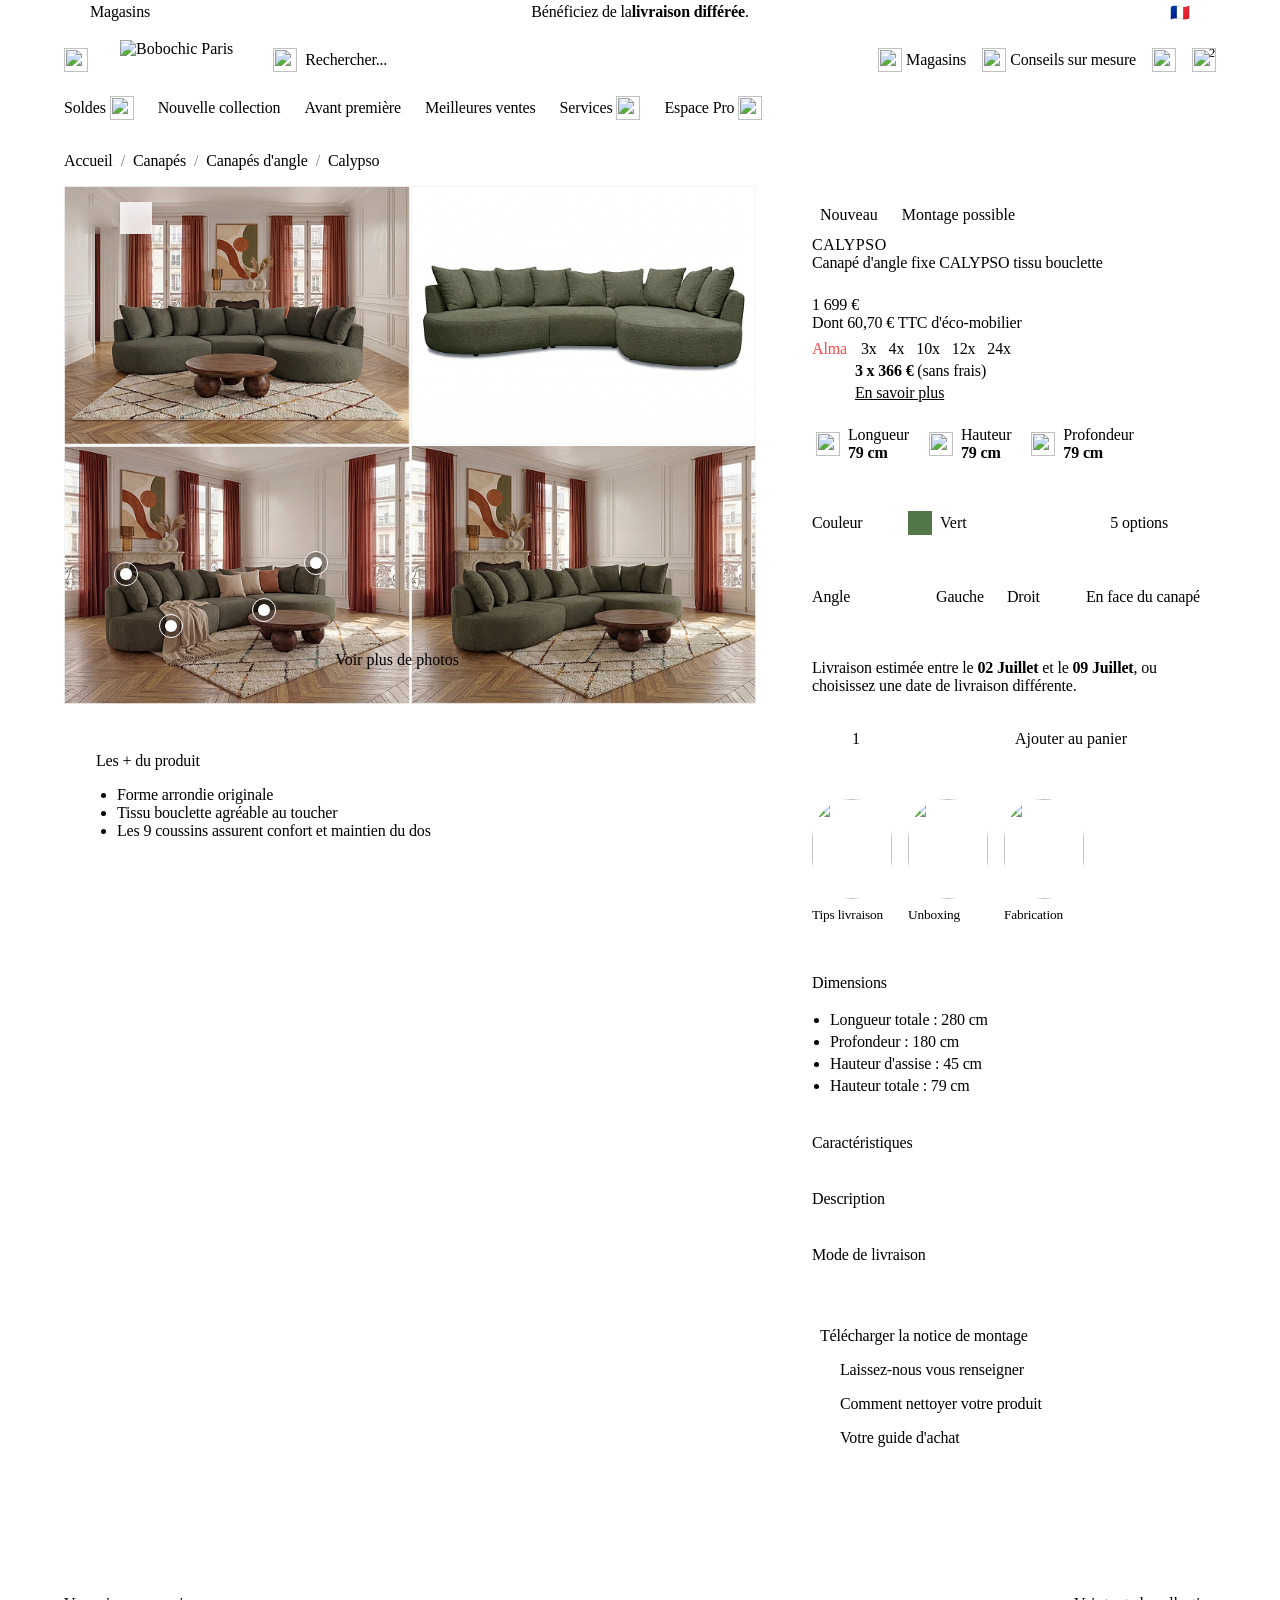
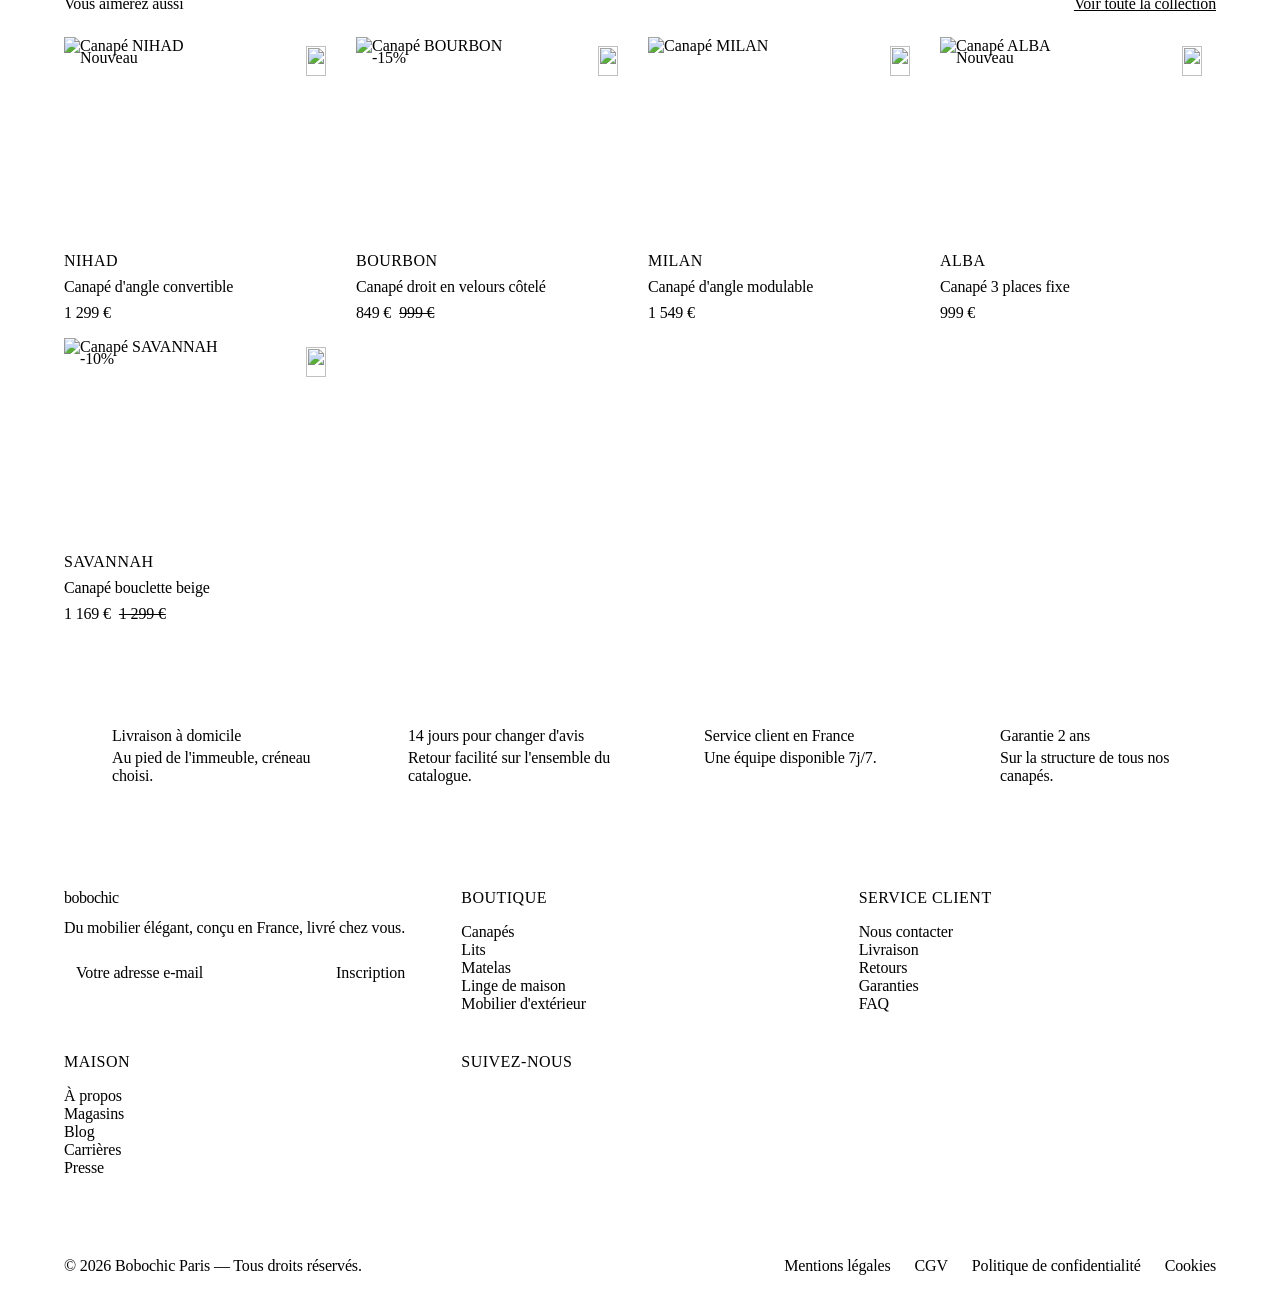
==== commit 27699550: "Connect hotspots to remote Meridian via @import (same pattern as consolidation) Refactor follows the" ====
--- a/index.html
+++ b/index.html
@@ -5,2199 +5,7 @@
   <meta name="viewport" content="width=device-width, initial-scale=1.0" />
   <title>Canapé d'angle fixe CALYPSO tissu bouclette — Bobochic Paris</title>
   <meta name="description" content="Découvrez le canapé d'angle CALYPSO en tissu bouclette. Forme arrondie, confort enveloppant, livraison à domicile." />
-  <style>
-/* ===== Inlined from https://cdn.jsdelivr.net/gh/corentindw/meridian@main/tokens.css ===== */
-/* ============================================================
-   BOBOCHIC PARIS — Design Tokens
-   Miroir exact du fichier Figma "Styles – Bobochic"
-   ============================================================
-   Fonts (locales + Google) — injectés par le design system.
-   ============================================================ */
-
-@font-face {
-  font-family: "Hanken Grotesk";
-  src: url("https://cdn.jsdelivr.net/gh/corentindw/meridian@main/fonts/HankenGrotesk-VariableFont_wght.ttf") format("truetype-variations");
-  font-weight: 100 900;
-  font-style: normal;
-  font-display: swap;
-}
-@font-face {
-  font-family: "Hanken Grotesk";
-  src: url("https://cdn.jsdelivr.net/gh/corentindw/meridian@main/fonts/HankenGrotesk-Italic-VariableFont_wght.ttf") format("truetype-variations");
-  font-weight: 100 900;
-  font-style: italic;
-  font-display: swap;
-}
-@import url("https://fonts.googleapis.com/css2?family=Space+Mono:wght@400;700&display=swap");
-
-/* ============================================================
-   Structure :
-     1. Primitifs (couleurs brutes, tailles, devices)
-     2. Couleurs sémantiques (surface, background, border, foreground)
-     3. Spacing sémantique (margin, gap, height, width)
-     4. Radius
-     5. Line-stroke
-     6. Elevation
-     7. Typographie (familles, graisses, tailles, tokens composés)
-   ============================================================ */
-
-
-:root {
-
-  /* ==========================================================
-     1. PRIMITIFS — COULEURS
-     Collection "Primitives" · Mode 1
-     ========================================================== */
-
-  /* Neutral */
-  --color-neutral-0:    #ffffff;
-  --color-neutral-50:   #f9f9f9;
-  --color-neutral-100:  #f2f2f2;
-  --color-neutral-150:  #e6e6e6;
-  --color-neutral-200:  #d9d9d9;
-  --color-neutral-250:  #cccccc;
-  --color-neutral-300:  #bfbfbf;
-  --color-neutral-350:  #b3b3b3;
-  --color-neutral-400:  #a6a6a6;
-  --color-neutral-450:  #8c8c8c;
-  --color-neutral-500:  #808080;
-  --color-neutral-550:  #737373;
-  --color-neutral-600:  #666666;
-  --color-neutral-650:  #595959;
-  --color-neutral-700:  #4d4d4d;
-  --color-neutral-750:  #404040;
-  --color-neutral-800:  #333333;
-  --color-neutral-850:  #262626;
-  --color-neutral-900:  #1a1a1a;
-  --color-neutral-950:  #0b0b0c;
-  --color-neutral-1000: #000000;
-
-  /* Red */
-  --color-red-100: #fef2f2;
-  --color-red-200: #fde1e1;
-  --color-red-300: #fbbebe;
-  --color-red-400: #f99393;
-  --color-red-500: #f75556;
-  --color-red-600: #e80206;
-  --color-red-700: #c90205;
-  --color-red-800: #a40104;
-  --color-red-900: #740103;
-
-  /* Green */
-  --color-green-100: #f2fef2;
-  --color-green-200: #e1fde1;
-  --color-green-300: #bffbbe;
-  --color-green-400: #95f893;
-  --color-green-500: #58f655;
-  --color-green-600: #17e702;
-  --color-green-700: #14c802;
-  --color-green-800: #10a301;
-  --color-green-900: #0b7301;
-
-  /* Orange */
-  --color-orange-100: #fef6f2;
-  --color-orange-200: #fdebe1;
-  --color-orange-300: #fbd4be;
-  --color-orange-400: #f8bb93;
-  --color-orange-500: #f69e55;
-  --color-orange-600: #e78502;
-  --color-orange-700: #c87302;
-  --color-orange-800: #a35e01;
-  --color-orange-900: #734201;
-
-  /* Yellow */
-  --color-yellow-100: #fefbf2;
-  --color-yellow-200: #fdf6e1;
-  --color-yellow-300: #fbecbe;
-  --color-yellow-400: #f8e293;
-  --color-yellow-500: #f6d855;
-  --color-yellow-600: #e7c602;
-  --color-yellow-700: #c8ab02;
-  --color-yellow-800: #a38c01;
-  --color-yellow-900: #736301;
-
-
-  /* ==========================================================
-     1. PRIMITIFS — TAILLES
-     ========================================================== */
-
-  --size-0:  0;
-  --size-1:  2px;
-  --size-2:  4px;
-  --size-3:  8px;
-  --size-4:  16px;
-  --size-5:  24px;
-  --size-6:  32px;
-  --size-7:  40px;
-  --size-8:  48px;
-  --size-9:  56px;
-  --size-10: 64px;
-  --size-11: 80px;
-  --size-12: 96px;
-  --size-13: 120px;
-  --size-14: 144px;
-  --size-15: 200px;
-  --size-16: 256px;
-
-
-  /* ==========================================================
-     1. PRIMITIFS — DEVICES
-     ========================================================== */
-
-  --device-mobile-width:  393px;
-  --device-mobile-height: 852px;
-  --device-tablet-width:  834px;
-  --device-tablet-height: 1194px;
-  --device-desktop-width:  1536px;
-  --device-desktop-height: 864px;
-
-
-  /* ==========================================================
-     2. COULEURS SÉMANTIQUES
-     Collection "Color" · Mode "Value"
-     ========================================================== */
-
-  /* --- $surface --- */
-  --color-surface-0:  var(--color-neutral-0);
-  --color-surface-1:  var(--color-neutral-50);
-  --color-surface-2:  var(--color-neutral-100);
-  --color-surface-3:  var(--color-neutral-150);
-  --color-surface-4:  var(--color-neutral-200);
-  --color-surface-5:  var(--color-neutral-350);
-  --color-surface-6:  var(--color-neutral-550);
-  --color-surface-7:  var(--color-neutral-800);
-  --color-surface-8:  var(--color-neutral-850);
-  --color-surface-9:  var(--color-neutral-900);
-  --color-surface-10: var(--color-neutral-950);
-
-  /* --- $background --- */
-  --color-background-neutral-0:  var(--color-neutral-0);
-  --color-background-neutral-1:  var(--color-neutral-50);
-  --color-background-neutral-2:  var(--color-neutral-100);
-  --color-background-neutral-3:  var(--color-neutral-150);
-  --color-background-neutral-4:  var(--color-neutral-200);
-  --color-background-neutral-5:  var(--color-neutral-350);
-  --color-background-neutral-6:  var(--color-neutral-550);
-  --color-background-neutral-7:  var(--color-neutral-800);
-  --color-background-neutral-8:  var(--color-neutral-850);
-  --color-background-neutral-9:  var(--color-neutral-900);
-  --color-background-neutral-10: var(--color-neutral-950);
-  --color-background-red-light:    var(--color-red-200);
-  --color-background-red-dark:     var(--color-red-800);
-  --color-background-green-light:  var(--color-green-200);
-  --color-background-green-dark:   var(--color-green-900);
-  --color-background-orange-light: var(--color-orange-200);
-  --color-background-orange-dark:  var(--color-orange-700);
-  --color-background-yellow-light: var(--color-yellow-200);
-  --color-background-yellow-dark:  var(--color-yellow-600);
-
-  /* --- $border --- */
-  --color-border-neutral-0:  var(--color-neutral-0);
-  --color-border-neutral-1:  var(--color-neutral-50);
-  --color-border-neutral-2:  var(--color-neutral-100);
-  --color-border-neutral-3:  var(--color-neutral-150);
-  --color-border-neutral-4:  var(--color-neutral-200);
-  --color-border-neutral-5:  var(--color-neutral-350);
-  --color-border-neutral-6:  var(--color-neutral-550);
-  --color-border-neutral-7:  var(--color-neutral-800);
-  --color-border-neutral-8:  var(--color-neutral-850);
-  --color-border-neutral-9:  var(--color-neutral-900);
-  --color-border-neutral-10: var(--color-neutral-950);
-  --color-border-red-light:    var(--color-red-200);
-  --color-border-red-dark:     var(--color-red-800);
-  --color-border-green-light:  var(--color-green-200);
-  --color-border-green-dark:   var(--color-green-900);
-  --color-border-orange-light: var(--color-orange-200);
-  --color-border-orange-dark:  var(--color-orange-700);
-  --color-border-yellow-light: var(--color-yellow-200);
-  --color-border-yellow-dark:  var(--color-yellow-600);
-
-  /* --- $foreground --- */
-  --color-foreground-neutral-0:  var(--color-neutral-0);
-  --color-foreground-neutral-1:  var(--color-neutral-50);
-  --color-foreground-neutral-2:  var(--color-neutral-100);
-  --color-foreground-neutral-3:  var(--color-neutral-150);
-  --color-foreground-neutral-4:  var(--color-neutral-200);
-  --color-foreground-neutral-5:  var(--color-neutral-350);
-  --color-foreground-neutral-6:  var(--color-neutral-550);
-  --color-foreground-neutral-7:  var(--color-neutral-800);
-  --color-foreground-neutral-8:  var(--color-neutral-850);
-  --color-foreground-neutral-9:  var(--color-neutral-900);
-  --color-foreground-neutral-10: var(--color-neutral-950);
-  --color-foreground-red-light:    var(--color-red-200);
-  --color-foreground-red-dark:     var(--color-red-800);
-  --color-foreground-green-light:  var(--color-green-200);
-  --color-foreground-green-dark:   var(--color-green-900);
-  --color-foreground-orange-light: var(--color-orange-200);
-  --color-foreground-orange-dark:  var(--color-orange-700);
-  --color-foreground-yellow-light: var(--color-yellow-200);
-  --color-foreground-yellow-dark:  var(--color-yellow-600);
-
-
-  /* ==========================================================
-     3. SPACING SÉMANTIQUE
-     Collection "Number" · Mode "Value"
-     ========================================================== */
-
-  /* Margins — Mobile */
-  --spacing-margin-mobile-sm: var(--size-3);   /*  8px */
-  --spacing-margin-mobile-md: var(--size-4);   /* 16px */
-  --spacing-margin-mobile-lg: var(--size-5);   /* 24px */
-
-  /* Margins — Tablet */
-  --spacing-margin-tablet-sm: var(--size-7);   /* 40px */
-  --spacing-margin-tablet-md: var(--size-10);  /* 64px */
-  --spacing-margin-tablet-lg: var(--size-13);  /* 120px */
-
-  /* Margins — Desktop */
-  --spacing-margin-desktop-sm: var(--size-10); /* 64px */
-  --spacing-margin-desktop-md: var(--size-14); /* 144px */
-  --spacing-margin-desktop-lg: var(--size-16); /* 256px */
-
-  /* Gap */
-  --spacing-gap-none: var(--size-0);
-  --spacing-gap-xs:   var(--size-1);   /*  2px */
-  --spacing-gap-sm:   var(--size-2);   /*  4px */
-  --spacing-gap-md:   var(--size-3);   /*  8px */
-  --spacing-gap-lg:   var(--size-4);   /* 16px */
-  --spacing-gap-xl:   var(--size-5);   /* 24px */
-  --spacing-gap-2xl:  var(--size-6);   /* 32px */
-  --spacing-gap-3xl:  var(--size-7);   /* 40px */
-  --spacing-gap-4xl:  var(--size-8);   /* 48px */
-  --spacing-gap-5xl:  var(--size-9);   /* 56px */
-  --spacing-gap-6xl:  var(--size-10);  /* 64px */
-
-  /* Height (padding vertical) */
-  --spacing-height-none: var(--size-0);
-  --spacing-height-xs:   var(--size-1);   /*  2px */
-  --spacing-height-sm:   var(--size-2);   /*  4px */
-  --spacing-height-md:   var(--size-3);   /*  8px */
-  --spacing-height-lg:   var(--size-4);   /* 16px */
-  --spacing-height-xl:   var(--size-5);   /* 24px */
-  --spacing-height-2xl:  var(--size-6);   /* 32px */
-  --spacing-height-3xl:  var(--size-7);   /* 40px */
-  --spacing-height-4xl:  var(--size-9);   /* 56px */
-  --spacing-height-5xl:  var(--size-10);  /* 64px */
-
-  /* Width (padding horizontal) */
-  --spacing-width-none: var(--size-0);
-  --spacing-width-xs:   var(--size-1);    /*  2px */
-  --spacing-width-sm:   var(--size-2);    /*  4px */
-  --spacing-width-md:   var(--size-3);    /*  8px */
-  --spacing-width-lg:   var(--size-4);    /* 16px */
-  --spacing-width-xl:   var(--size-5);    /* 24px */
-  --spacing-width-2xl:  var(--size-6);    /* 32px */
-  --spacing-width-3xl:  var(--size-7);    /* 40px */
-  --spacing-width-4xl:  var(--size-10);   /* 64px */
-  --spacing-width-5xl:  var(--size-11);   /* 80px */
-
-
-  /* ==========================================================
-     4. RADIUS
-     ========================================================== */
-
-  --radius-none:   var(--size-0);    /*   0 */
-  --radius-sm:     var(--size-2);    /*   4px */
-  --radius-md:     var(--size-3);    /*   8px */
-  --radius-lg:     var(--size-4);    /*  16px */
-  --radius-xl:     var(--size-6);    /*  32px */
-  --radius-full:   var(--size-16);   /* 256px */
-  --radius-flag:   var(--size-0);    /*   0 — flags & badges */
-  --radius-button: var(--size-0);    /*   0 */
-
-
-  /* ==========================================================
-     5. LINE-STROKE
-     ========================================================== */
-
-  --line-stroke-base: 1px;
-  --line-stroke-bold: 2px;
-
-
-  /* ==========================================================
-     6. ELEVATION
-     ========================================================== */
-
-  --elevation-1: 0px 1px 4px  rgba(12, 12, 13, 0.08);
-  --elevation-2: 0px 0px 25px rgba(12, 12, 13, 0.05);
-  --elevation-3: 0px 0px 25px rgba(12, 12, 13, 0.10);
-  --elevation-4: 0px 0px 25px rgba(12, 12, 13, 0.15);
-
-
-  /* ==========================================================
-     7. TYPOGRAPHIE — PRIMITIFS
-     Collection "Typography" · Mode 1
-     ========================================================== */
-
-  /* Familles */
-  --font-family-text:     "Hanken Grotesk", sans-serif;
-  --font-family-heading:  "Hanken Grotesk", sans-serif;
-  --font-family-display:  "Hanken Grotesk", sans-serif;
-  --font-family-subtitle: "Hanken Grotesk", sans-serif;
-  --font-family-utility:  "Hanken Grotesk", sans-serif;
-  --font-family-product:  "Hanken Grotesk", sans-serif;
-  --font-family-code:     "Space Mono", monospace;
-
-  /* Graisses */
-  --font-weight-base:      400;  /* Regular */
-  --font-weight-medium:    600;  /* SemiBold */
-  --font-weight-strong:    700;  /* Bold */
-  --font-weight-stronger:  800;  /* ExtraBold */
-  --font-weight-strongest: 900;  /* Black */
-
-  /* Tailles */
-  --font-size-xs:  10px;
-  --font-size-sm:  12px;
-  --font-size-md:  14px;
-  --font-size-lg:  18px;
-  --font-size-xl:  25px;
-  --font-size-2xl: 31px;
-  --font-size-3xl: 39px;
-  --font-size-4xl: 49px;
-  --font-size-5xl: 61px;
-  --font-size-6xl: 76px;
-  --font-size-7xl: 95px;
-  --font-size-8xl: 119px;
-
-  /* Interlignages */
-  --line-height-xs:   12px;
-  --line-height-flag: 14px;
-  --line-height-sm:   16px;
-  --line-height-md:   20px;
-  --line-height-lg:   24px;
-  --line-height-xl:   28px;
-  --line-height-2xl:  35px;
-  --line-height-3xl:  48px;
-  --line-height-4xl:  64px;
-  --line-height-5xl:  76px;
-  --line-height-6xl:  100px;
-  --line-height-7xl:  125px;
-  --line-height-8xl:  150px;
-
-  /* Interlettrages */
-  --letter-spacing-default: -0.16px;
-  --letter-spacing-caps:     0.48px;
-  --letter-spacing-display: -1.5px;
-}
-
-
-/* ============================================================
-   7. TYPOGRAPHIE — TOKENS COMPOSÉS
-   Classes utilitaires calquées sur la structure Figma
-   ============================================================ */
-
-/* --- Display --- */
-
-.display-xl-strong   { font-family: var(--font-family-display); font-weight: var(--font-weight-stronger);  font-size: var(--font-size-7xl); line-height: var(--line-height-7xl); letter-spacing: var(--letter-spacing-display); }
-.display-xl          { font-family: var(--font-family-display); font-weight: var(--font-weight-base);      font-size: var(--font-size-7xl); line-height: var(--line-height-7xl); letter-spacing: var(--letter-spacing-display); }
-.display-lg-strong   { font-family: var(--font-family-display); font-weight: var(--font-weight-stronger);  font-size: var(--font-size-6xl); line-height: var(--line-height-6xl); letter-spacing: var(--letter-spacing-display); }
-.display-lg          { font-family: var(--font-family-display); font-weight: var(--font-weight-base);      font-size: var(--font-size-6xl); line-height: var(--line-height-6xl); letter-spacing: var(--letter-spacing-display); }
-.display-md-strong   { font-family: var(--font-family-display); font-weight: var(--font-weight-stronger);  font-size: var(--font-size-5xl); line-height: var(--line-height-5xl); letter-spacing: var(--letter-spacing-display); }
-.display-md          { font-family: var(--font-family-display); font-weight: var(--font-weight-base);      font-size: var(--font-size-5xl); line-height: var(--line-height-5xl); letter-spacing: var(--letter-spacing-display); }
-.display-sm-strong   { font-family: var(--font-family-display); font-weight: var(--font-weight-stronger);  font-size: var(--font-size-4xl); line-height: var(--line-height-4xl); letter-spacing: var(--letter-spacing-display); }
-.display-sm          { font-family: var(--font-family-display); font-weight: var(--font-weight-base);      font-size: var(--font-size-4xl); line-height: var(--line-height-4xl); letter-spacing: var(--letter-spacing-display); }
-.display-xs-strong   { font-family: var(--font-family-display); font-weight: var(--font-weight-stronger);  font-size: var(--font-size-3xl); line-height: var(--line-height-3xl); letter-spacing: var(--letter-spacing-display); }
-.display-xs          { font-family: var(--font-family-display); font-weight: var(--font-weight-base);      font-size: var(--font-size-3xl); line-height: var(--line-height-3xl); letter-spacing: var(--letter-spacing-display); }
-.display-xxs-strong  { font-family: var(--font-family-display); font-weight: var(--font-weight-stronger);  font-size: var(--font-size-2xl); line-height: var(--line-height-2xl); letter-spacing: var(--letter-spacing-display); }
-.display-xxs         { font-family: var(--font-family-display); font-weight: var(--font-weight-base);      font-size: var(--font-size-2xl); line-height: var(--line-height-2xl); letter-spacing: var(--letter-spacing-display); }
-
-/* --- Heading / Title --- */
-
-.heading-title-xxl { font-family: var(--font-family-heading); font-weight: var(--font-weight-strongest); font-size: var(--font-size-4xl); line-height: var(--line-height-4xl); letter-spacing: var(--letter-spacing-default); }
-.heading-title-xl  { font-family: var(--font-family-heading); font-weight: var(--font-weight-stronger);  font-size: var(--font-size-3xl); line-height: var(--line-height-3xl); letter-spacing: var(--letter-spacing-default); }
-.heading-title-lg  { font-family: var(--font-family-heading); font-weight: var(--font-weight-strong);    font-size: var(--font-size-2xl); line-height: var(--line-height-2xl); letter-spacing: var(--letter-spacing-default); }
-.heading-title-md  { font-family: var(--font-family-heading); font-weight: var(--font-weight-medium);    font-size: var(--font-size-xl);  line-height: var(--line-height-xl);  letter-spacing: var(--letter-spacing-default); }
-.heading-title-sm  { font-family: var(--font-family-heading); font-weight: var(--font-weight-medium);    font-size: var(--font-size-lg);  line-height: var(--line-height-xl);  letter-spacing: var(--letter-spacing-default); }
-
-/* --- Heading / Subtitle --- */
-
-.heading-subtitle-md { font-family: var(--font-family-subtitle); font-weight: var(--font-weight-medium); font-size: var(--font-size-md); line-height: var(--line-height-md); letter-spacing: var(--letter-spacing-caps); text-transform: uppercase; }
-.heading-subtitle-sm { font-family: var(--font-family-subtitle); font-weight: var(--font-weight-medium); font-size: var(--font-size-sm); line-height: var(--line-height-sm); letter-spacing: var(--letter-spacing-caps); text-transform: uppercase; }
-
-/* --- Text --- */
-
-.text-lg-regular { font-family: var(--font-family-text); font-weight: var(--font-weight-base);   font-size: var(--font-size-lg); line-height: var(--line-height-lg); letter-spacing: var(--letter-spacing-default); }
-.text-lg-strong  { font-family: var(--font-family-text); font-weight: var(--font-weight-strong); font-size: var(--font-size-lg); line-height: var(--line-height-lg); letter-spacing: var(--letter-spacing-default); }
-.text-lg-italic  { font-family: var(--font-family-text); font-weight: var(--font-weight-base);   font-size: var(--font-size-lg); line-height: var(--line-height-lg); letter-spacing: var(--letter-spacing-default); font-style: italic; }
-.text-lg-strike  { font-family: var(--font-family-text); font-weight: var(--font-weight-base);   font-size: var(--font-size-lg); line-height: var(--line-height-lg); letter-spacing: var(--letter-spacing-default); text-decoration: line-through; }
-.text-lg-link    { font-family: var(--font-family-text); font-weight: var(--font-weight-base);   font-size: var(--font-size-lg); line-height: var(--line-height-lg); letter-spacing: var(--letter-spacing-default); text-decoration: underline; }
-
-.text-md-regular { font-family: var(--font-family-text); font-weight: var(--font-weight-base);   font-size: var(--font-size-md); line-height: var(--line-height-md); letter-spacing: var(--letter-spacing-default); }
-.text-md-strong  { font-family: var(--font-family-text); font-weight: var(--font-weight-strong); font-size: var(--font-size-md); line-height: var(--line-height-md); letter-spacing: var(--letter-spacing-default); }
-.text-md-italic  { font-family: var(--font-family-text); font-weight: var(--font-weight-base);   font-size: var(--font-size-md); line-height: var(--line-height-md); letter-spacing: var(--letter-spacing-default); font-style: italic; }
-.text-md-strike  { font-family: var(--font-family-text); font-weight: var(--font-weight-base);   font-size: var(--font-size-md); line-height: var(--line-height-md); letter-spacing: var(--letter-spacing-default); text-decoration: line-through; }
-.text-md-link    { font-family: var(--font-family-text); font-weight: var(--font-weight-base);   font-size: var(--font-size-md); line-height: var(--line-height-md); letter-spacing: var(--letter-spacing-default); text-decoration: underline; }
-
-.text-sm-regular { font-family: var(--font-family-text); font-weight: var(--font-weight-base);   font-size: var(--font-size-sm); line-height: var(--line-height-sm); letter-spacing: var(--letter-spacing-default); }
-.text-sm-strong  { font-family: var(--font-family-text); font-weight: var(--font-weight-strong); font-size: var(--font-size-sm); line-height: var(--line-height-sm); letter-spacing: var(--letter-spacing-default); }
-.text-sm-italic  { font-family: var(--font-family-text); font-weight: var(--font-weight-base);   font-size: var(--font-size-sm); line-height: var(--line-height-sm); letter-spacing: var(--letter-spacing-default); font-style: italic; }
-.text-sm-strike  { font-family: var(--font-family-text); font-weight: var(--font-weight-base);   font-size: var(--font-size-sm); line-height: var(--line-height-sm); letter-spacing: var(--letter-spacing-default); text-decoration: line-through; }
-.text-sm-link    { font-family: var(--font-family-text); font-weight: var(--font-weight-base);   font-size: var(--font-size-sm); line-height: var(--line-height-sm); letter-spacing: var(--letter-spacing-default); text-decoration: underline; }
-
-.text-xs-regular { font-family: var(--font-family-text); font-weight: var(--font-weight-base);   font-size: var(--font-size-xs); line-height: var(--line-height-xs); letter-spacing: var(--letter-spacing-default); }
-.text-xs-strong  { font-family: var(--font-family-text); font-weight: var(--font-weight-strong); font-size: var(--font-size-xs); line-height: var(--line-height-xs); letter-spacing: var(--letter-spacing-default); }
-.text-xs-italic  { font-family: var(--font-family-text); font-weight: var(--font-weight-base);   font-size: var(--font-size-xs); line-height: var(--line-height-xs); letter-spacing: var(--letter-spacing-default); font-style: italic; }
-.text-xs-strike  { font-family: var(--font-family-text); font-weight: var(--font-weight-base);   font-size: var(--font-size-xs); line-height: var(--line-height-xs); letter-spacing: var(--letter-spacing-default); text-decoration: line-through; }
-.text-xs-link    { font-family: var(--font-family-text); font-weight: var(--font-weight-base);   font-size: var(--font-size-xs); line-height: var(--line-height-xs); letter-spacing: var(--letter-spacing-default); text-decoration: underline; }
-
-/* --- Utility --- */
-
-.utility-label       { font-family: var(--font-family-utility); font-weight: var(--font-weight-medium); font-size: var(--font-size-sm); line-height: var(--line-height-sm);   letter-spacing: var(--letter-spacing-default); }
-.utility-helpertext  { font-family: var(--font-family-utility); font-weight: var(--font-weight-base);   font-size: var(--font-size-sm); line-height: var(--line-height-sm);   letter-spacing: var(--letter-spacing-default); }
-.utility-breadcrumbs { font-family: var(--font-family-utility); font-weight: var(--font-weight-base);   font-size: var(--font-size-sm); line-height: var(--line-height-sm);   letter-spacing: var(--letter-spacing-default); }
-.utility-button-sm   { font-family: var(--font-family-utility); font-weight: var(--font-weight-base);   font-size: var(--font-size-sm); line-height: var(--line-height-sm);   letter-spacing: var(--letter-spacing-default); }
-.utility-button-md   { font-family: var(--font-family-utility); font-weight: var(--font-weight-medium); font-size: var(--font-size-md); line-height: var(--line-height-md);   letter-spacing: var(--letter-spacing-default); }
-.utility-flag        { font-family: var(--font-family-utility); font-weight: var(--font-weight-medium); font-size: var(--font-size-sm); line-height: var(--line-height-flag); letter-spacing: var(--letter-spacing-default); }
-.utility-code-md     { font-family: var(--font-family-code);    font-weight: var(--font-weight-base);   font-size: var(--font-size-md); line-height: var(--line-height-md);   letter-spacing: 0; }
-
-/* --- Utility / Product (prix, noms produit — uppercase + caps spacing) --- */
-
-.utility-product-md  { font-family: var(--font-family-product); font-weight: var(--font-weight-medium); font-size: var(--font-size-xl); line-height: var(--line-height-xl);   letter-spacing: var(--letter-spacing-caps); text-transform: uppercase; }
-.utility-product-sm  { font-family: var(--font-family-product); font-weight: var(--font-weight-medium); font-size: var(--font-size-lg); line-height: var(--line-height-md);   letter-spacing: var(--letter-spacing-caps); text-transform: uppercase; }
-.utility-product-xs  { font-family: var(--font-family-product); font-weight: var(--font-weight-medium); font-size: var(--font-size-md); line-height: var(--line-height-sm);   letter-spacing: var(--letter-spacing-caps); text-transform: uppercase; }
-.utility-product-xxs { font-family: var(--font-family-product); font-weight: var(--font-weight-medium); font-size: var(--font-size-sm); line-height: var(--line-height-flag); letter-spacing: var(--letter-spacing-caps); text-transform: uppercase; }
-
-/* ===== Inlined from styles.css ===== */
-/* =========================================================
-   PDP CALYPSO — Shop The Look
-   Aligné sur Meridian (Bobochic Paris)
-   Tokens importés depuis https://cdn.jsdelivr.net/gh/corentindw/meridian@main/tokens.css
-   ========================================================= */
-
-/* ---------- Reset ---------- */
-*, *::before, *::after { box-sizing: border-box; }
-
-html, body {
-  margin: 0;
-  padding: 0;
-  background: var(--color-neutral-0);
-  color: var(--color-neutral-950);
-  font-family: var(--font-family-text);
-  font-size: var(--font-size-md);
-  line-height: var(--line-height-md);
-  letter-spacing: var(--letter-spacing-default);
-  -webkit-font-smoothing: antialiased;
-  -moz-osx-font-smoothing: grayscale;
-}
-
-img { display: block; max-width: 100%; }
-button { font-family: inherit; cursor: pointer; }
-a { color: inherit; text-decoration: none; }
-
-/* =========================================================
-   Icon system — <img> tags servis depuis https://cdn.jsdelivr.net/gh/corentindw/meridian@main/assets/icons/
-   Pour inverser en blanc sur fond foncé : auto via les sélecteurs ci-dessous.
-   ========================================================= */
-.icon {
-  display: inline-block;
-  width: 24px;
-  height: 24px;
-  flex-shrink: 0;
-  object-fit: contain;
-  vertical-align: middle;
-}
-.icon--sm { width: 16px; height: 16px; }
-.icon--lg { width: 32px; height: 32px; }
-.icon--invert { filter: brightness(0) invert(1); }
-
-/* Inversion automatique sur fonds foncés */
-.hotspot-preview__cta .icon,
-.btn--primary .icon,
-.reassurance-chip--dark .icon,
-.info-tile .icon,
-.footer__socials .icon,
-.scroll-top .icon,
-.view-toggle.is-active .icon {
-  filter: brightness(0) invert(1);
-}
-
-/* =========================================================
-   Boutons Meridian — 4 variantes (Primary / White / Secondary / Outline)
-   ========================================================= */
-.btn {
-  display: inline-flex;
-  align-items: center;
-  justify-content: center;
-  gap: 10px;
-  height: 40px;
-  padding: 0 16px;
-  border: 1px solid transparent;
-  border-radius: var(--radius-button);
-  font: var(--font-weight-medium) var(--font-size-md)/var(--line-height-md) var(--font-family-utility);
-  letter-spacing: var(--letter-spacing-default);
-  cursor: pointer;
-  white-space: nowrap;
-  box-sizing: border-box;
-  transition: background-color 150ms ease, color 150ms ease, border-color 150ms ease, transform 60ms ease;
-}
-.btn:active { transform: scale(0.98); }
-.btn:disabled { cursor: not-allowed; transform: none; }
-
-/* Primary */
-.btn--primary,
-.btn:not(.btn--white):not(.btn--secondary):not(.btn--outline) {
-  background: var(--color-neutral-950);
-  color: var(--color-neutral-0);
-}
-.btn--primary:hover,
-.btn:not(.btn--white):not(.btn--secondary):not(.btn--outline):hover { background: var(--color-neutral-800); }
-.btn--primary:focus-visible,
-.btn:not(.btn--white):not(.btn--secondary):not(.btn--outline):focus-visible {
-  background: var(--color-neutral-700);
-  outline: none;
-}
-.btn--primary:disabled,
-.btn:not(.btn--white):not(.btn--secondary):not(.btn--outline):disabled {
-  background: var(--color-neutral-200);
-  color: var(--color-neutral-400);
-}
-
-/* White */
-.btn--white { background: var(--color-neutral-0); color: var(--color-neutral-950); }
-.btn--white:hover { background: var(--color-neutral-100); }
-.btn--white:focus-visible { background: var(--color-neutral-150); outline: none; }
-.btn--white:disabled { background: transparent; color: var(--color-neutral-350); }
-
-/* Secondary */
-.btn--secondary { background: var(--color-neutral-100); color: var(--color-neutral-950); }
-.btn--secondary:hover { background: var(--color-neutral-150); }
-.btn--secondary:focus-visible { background: var(--color-neutral-200); outline: none; }
-.btn--secondary:disabled { background: var(--color-neutral-100); color: var(--color-neutral-350); }
-
-/* Outline */
-.btn--outline {
-  background: var(--color-neutral-0);
-  color: var(--color-neutral-950);
-  border-color: var(--color-border-neutral-5);
-}
-.btn--outline:hover { border-color: var(--color-border-neutral-7); }
-.btn--outline:focus-visible { border-color: var(--color-border-neutral-10); outline: none; }
-.btn--outline:disabled {
-  color: var(--color-neutral-400);
-  border-color: var(--color-border-neutral-4);
-}
-
-/* =========================================================
-   Flag — selon spec Meridian (components-badges.html)
-   ========================================================= */
-.flag {
-  display: inline-flex;
-  align-items: center;
-  padding: 4px 8px;
-  background: var(--color-neutral-950);
-  color: var(--color-neutral-0);
-  border-radius: var(--radius-flag);
-  font: var(--font-weight-medium) var(--font-size-sm)/var(--line-height-flag) var(--font-family-utility);
-}
-
-/* =========================================================
-   HEADER — desktop Laptop 1536
-   3 zones empilées : .header__bandeau (24h) + .header__main + .header__nav
-   ========================================================= */
-.header {
-  position: sticky;
-  top: 0;
-  z-index: 100;
-  background: var(--color-neutral-0);
-  border-bottom: 1px solid var(--color-border-neutral-3);
-}
-
-/* ---------- 1. Bandeau noir (24px) ---------- */
-.header__bandeau {
-  background: var(--color-neutral-950);
-  color: var(--color-neutral-0);
-  height: 24px;
-  display: flex;
-  align-items: center;
-  justify-content: space-between;
-  padding: 0 64px;
-  gap: 16px;
-  overflow: hidden;
-}
-
-.header__bandeau-left,
-.header__bandeau-right {
-  display: inline-flex;
-  align-items: center;
-  gap: 4px;
-  background: transparent;
-  border: 0;
-  color: var(--color-neutral-0);
-  font: 400 12px/16px var(--font-family-utility);
-  letter-spacing: -0.16px;
-  flex-shrink: 0;
-  width: 100px;
-  cursor: pointer;
-}
-.header__bandeau-left { justify-content: flex-start; }
-.header__bandeau-right { justify-content: flex-end; }
-
-.header__bandeau-left .icon,
-.header__bandeau-right .icon {
-  width: 16px;
-  height: 16px;
-  filter: brightness(0) invert(1);
-}
-
-/* Bandeau message — rotation 3 messages */
-.header__bandeau-msg {
-  flex: 1 0 0;
-  height: 24px;
-  position: relative;
-  overflow: hidden;
-}
-.bandeau-msg {
-  position: absolute;
-  inset: 0;
-  display: flex;
-  align-items: center;
-  justify-content: center;
-  font: 400 12px/16px var(--font-family-text);
-  letter-spacing: -0.16px;
-  color: var(--color-neutral-0);
-  opacity: 0;
-  transform: translateY(8px);
-  transition: opacity 400ms ease, transform 400ms ease;
-}
-.bandeau-msg.is-active {
-  opacity: 1;
-  transform: translateY(0);
-}
-.bandeau-msg strong { font-weight: 700; }
-
-/* ---------- 2. Header main (logo, search, actions) ---------- */
-.header__main {
-  background: var(--color-neutral-0);
-  display: flex;
-  align-items: center;
-  gap: 32px;
-  padding: 16px 64px;
-}
-
-.header__menu {
-  display: inline-flex;
-  align-items: center;
-  justify-content: center;
-  width: 24px;
-  height: 24px;
-  padding: 0;
-  background: transparent;
-  border: 0;
-  color: var(--color-neutral-950);
-  cursor: pointer;
-  flex-shrink: 0;
-}
-
-.header__logo {
-  display: inline-flex;
-  align-items: center;
-  flex-shrink: 0;
-}
-.header__logo-img { display: none; height: 40px; width: auto; }
-.header__logo-img--desktop { display: block; height: 40px; }
-.header__logo-img--mobile { display: none; }
-
-.header__search {
-  flex: 1 0 0;
-  display: flex;
-  align-items: center;
-  gap: 0;
-  padding: 8px;
-  background: var(--color-neutral-0);
-  border: 1px solid var(--color-border-neutral-5);
-  box-shadow: var(--elevation-1);
-}
-.header__search .icon { width: 24px; height: 24px; flex-shrink: 0; }
-.header__search input {
-  flex: 1;
-  height: 24px;
-  padding: 0 8px;
-  border: 0;
-  outline: 0;
-  background: transparent;
-  font: 400 14px/20px var(--font-family-text);
-  letter-spacing: -0.16px;
-  color: var(--color-neutral-950);
-  min-width: 0;
-}
-.header__search input::placeholder { color: var(--color-neutral-350); }
-
-.header__actions {
-  display: flex;
-  align-items: center;
-  gap: 16px;
-  flex-shrink: 0;
-}
-
-.header__action {
-  display: inline-flex;
-  align-items: center;
-  gap: 4px;
-  border: 0;
-  background: transparent;
-  color: var(--color-neutral-950);
-  cursor: pointer;
-  padding: 0;
-}
-.header__action--with-label {
-  font: 600 14px/20px var(--font-family-utility);
-  letter-spacing: -0.16px;
-}
-.header__action--with-label .icon { width: 24px; height: 24px; }
-
-.header__action--icon {
-  position: relative;
-  width: 24px;
-  height: 24px;
-}
-.header__action--icon .icon { width: 24px; height: 24px; }
-
-/* Pastille (badge) sur compte / panier */
-.header__pastille {
-  position: absolute;
-  top: -3px;
-  left: 14px;
-  width: 12px;
-  height: 12px;
-  border-radius: 99px;
-  background: var(--color-red-800);
-  color: var(--color-neutral-0);
-  display: grid;
-  place-items: center;
-  overflow: hidden;
-  font: 700 10px/12px var(--font-family-text);
-  letter-spacing: -0.16px;
-}
-.header__pastille--check .icon {
-  width: 10px;
-  height: 10px;
-  filter: brightness(0) invert(1);
-}
-
-/* ---------- 3. Nav (desktop) ---------- */
-.header__nav {
-  background: var(--color-neutral-0);
-  display: flex;
-  align-items: center;
-  gap: 24px;
-  padding: 0 64px 8px;
-  border-bottom: 1px solid var(--color-border-neutral-3);
-}
-.nav-item {
-  display: inline-flex;
-  align-items: center;
-  gap: 4px;
-  font: 600 14px/20px var(--font-family-utility);
-  letter-spacing: -0.16px;
-  color: var(--color-neutral-950);
-  height: 24px;
-  padding: 0;
-  border-bottom: 1px solid transparent;
-  transition: border-color 150ms ease-out;
-}
-.nav-item:hover { border-color: var(--color-neutral-950); }
-.nav-item .icon { width: 24px; height: 24px; }
-.nav-sale { color: var(--color-red-800); }
-
-/* =========================================================
-   BREADCRUMB
-   ========================================================= */
-.breadcrumb {
-  display: flex;
-  align-items: center;
-  gap: 8px;
-  padding: 24px 64px 16px;
-  color: var(--color-neutral-550);
-}
-.breadcrumb a, .breadcrumb span { font: 400 12px/16px var(--font-family-utility); letter-spacing: -0.16px; color: inherit; }
-.breadcrumb a:hover { color: var(--color-neutral-950); }
-.breadcrumb__sep { opacity: 0.5; }
-.breadcrumb__current { color: var(--color-neutral-950); }
-
-/* =========================================================
-   PDP LAYOUT
-   ========================================================= */
-.pdp {
-  display: grid;
-  grid-template-columns: minmax(0, 2fr) 460px;
-  gap: 48px;
-  padding: 0 64px 64px;
-  align-items: start;
-}
-.pdp__left {
-  min-width: 0;
-  align-self: start;
-  display: flex;
-  flex-direction: column;
-  gap: 16px;
-}
-.pdp__right { min-width: 0; align-self: start; }
-
-@media (max-width: 1280px) {
-  .pdp { grid-template-columns: 1fr 420px; gap: 40px; }
-}
-@media (max-width: 960px) {
-  .pdp { grid-template-columns: 1fr; }
-  .pdp__right { position: static; }
-}
-
-/* =========================================================
-   SHOP THE LOOK — grille gauche
-   ========================================================= */
-.shop-the-look {
-  position: relative;
-  display: grid;
-  grid-template-columns: 1fr 1fr;
-  gap: 1px;
-}
-
-/* Toolbar — switch de vue */
-.shop-the-look__toolbar {
-  position: absolute;
-  top: 16px;
-  left: 16px;
-  z-index: 6;
-  display: flex;
-  gap: 8px;
-}
-
-.view-toggle {
-  width: 32px;
-  height: 32px;
-  background: rgba(255, 255, 255, 0.85);
-  backdrop-filter: blur(8px);
-  -webkit-backdrop-filter: blur(8px);
-  border: 0;
-  border-radius: var(--radius-button);
-  display: grid;
-  place-items: center;
-  color: var(--color-neutral-950);
-  cursor: pointer;
-  box-shadow: var(--elevation-1);
-  transition: background 150ms ease, color 150ms ease;
-}
-.view-toggle:hover { background: #fff; }
-.view-toggle.is-active {
-  background: var(--color-neutral-950);
-  color: var(--color-neutral-0);
-}
-.view-toggle.is-active:hover { background: var(--color-neutral-900); }
-
-/* Stacked view */
-.shop-the-look--stacked { grid-template-columns: 1fr; }
-.shop-the-look--stacked .stl__cell[data-cell="1"] { aspect-ratio: 908 / 680; }
-.shop-the-look--stacked .stl__cell[data-cell="2"] { aspect-ratio: 908 / 510; }
-.shop-the-look--stacked .stl__cell[data-cell="3"] { aspect-ratio: 908 / 679; }
-.shop-the-look--stacked .stl__cell[data-cell="4"] { aspect-ratio: 908 / 679; }
-.shop-the-look--stacked .stl__more { display: none; }
-
-.stl__cell {
-  position: relative;
-  aspect-ratio: 453 / 339;
-  background: var(--color-neutral-100);
-}
-
-.stl__cell > img {
-  width: 100%;
-  height: 100%;
-  object-fit: cover;
-}
-
-/* "Voir plus de photos" — positionnement seulement.
-   Le styling vient de .btn .btn--white (height 40, padding 0 16, gap 10) */
-.stl__more {
-  position: absolute;
-  left: 50%;
-  bottom: 24px;
-  transform: translateX(-50%);
-  z-index: 5;
-}
-.stl__more:active { transform: translateX(-50%) scale(0.98); }
-
-/* =========================================================
-   HOTSPOTS — pure CSS + animation 150ms
-   ========================================================= */
-.stl__hotspot-wrap {
-  position: absolute;
-  width: 32px;
-  height: 32px;
-  transform: translate(-50%, -50%);
-  z-index: 5;
-}
-
-/* Au hover/focus, le wrap entier passe au-dessus des autres hotspots
-   pour que sa preview ne soit jamais masquée par un hotspot voisin */
-.stl__hotspot-wrap:hover,
-.stl__hotspot-wrap:focus-within {
-  z-index: 30;
-}
-
-/* Pont invisible entre hotspot et preview pour ne pas casser le :hover */
-.stl__hotspot-wrap::after {
-  content: "";
-  position: absolute;
-  top: 100%;
-  left: 50%;
-  transform: translateX(-50%);
-  width: 220px;
-  height: 12px;
-  z-index: 19;
-}
-
-.stl__hotspot {
-  position: relative;
-  width: 100%;
-  height: 100%;
-  padding: 0;
-  background: transparent;
-  border: 0;
-  cursor: pointer;
-}
-.stl__hotspot:focus-visible { outline: none; }
-
-.stl__hotspot::before {
-  content: "";
-  position: absolute;
-  top: 3px;
-  left: 4px;
-  width: 24px;
-  height: 24px;
-  background: rgba(0, 0, 0, 0.3);
-  border: 1px solid #fff;
-  border-radius: 50%;
-  box-shadow: 0 1px 4px rgba(12, 12, 13, 0.08);
-}
-
-.stl__hotspot::after {
-  content: "";
-  position: absolute;
-  top: 9px;
-  left: 10px;
-  width: 12px;
-  height: 12px;
-  background: #fff;
-  border-radius: 50%;
-  box-shadow: 0 1px 4px rgba(12, 12, 13, 0.08);
-  transform: scale(1);
-  transform-origin: center;
-  transition: transform 150ms ease;
-}
-.stl__hotspot-wrap:hover .stl__hotspot::after,
-.stl__hotspot:focus-visible::after {
-  transform: scale(0.5);
-}
-
-/* =========================================================
-   HOTSPOT PREVIEW — composant ProductCard size=sm Meridian
-   ========================================================= */
-.hotspot-preview {
-  position: absolute;
-  top: calc(100% + 6px);
-  left: 50%;
-  transform: translateX(-50%) translateY(-4px);
-
-  width: 200px;
-  display: flex;
-  align-items: center;
-  gap: 4px;
-  padding: 4px;
-  border: 1px solid #f2f2f2;
-  background: rgba(255, 255, 255, 0.80);
-  backdrop-filter: blur(15px);
-  -webkit-backdrop-filter: blur(15px);
-
-  opacity: 0;
-  pointer-events: none;
-  transition: opacity 160ms ease, transform 160ms ease;
-  z-index: 20;
-}
-.stl__hotspot-wrap:hover .hotspot-preview,
-.stl__hotspot-wrap:focus-within .hotspot-preview {
-  opacity: 1;
-  transform: translateX(-50%) translateY(0);
-  pointer-events: auto;
-}
-
-/* Variant --right : overlay positionné à droite du hotspot, centré verticalement */
-.stl__hotspot-wrap--right .hotspot-preview {
-  top: 50%;
-  left: calc(100% + 6px);
-  transform: translateY(-50%) translateX(-4px);
-}
-.stl__hotspot-wrap--right:hover .hotspot-preview,
-.stl__hotspot-wrap--right:focus-within .hotspot-preview {
-  transform: translateY(-50%) translateX(0);
-}
-
-/* Le pont invisible passe aussi à droite */
-.stl__hotspot-wrap--right::after {
-  top: 50%;
-  left: 100%;
-  transform: translateY(-50%);
-  width: 12px;
-  height: 64px;
-}
-
-.hotspot-preview__item {
-  flex: 1 0 0;
-  min-width: 0;
-  display: flex;
-  align-items: stretch;
-  gap: 2px;
-  overflow: hidden;
-}
-
-.hotspot-preview__thumb {
-  flex-shrink: 0;
-  width: 54px;
-  border: 1px solid #f2f2f2;
-  overflow: hidden;
-  background: var(--color-neutral-100);
-}
-.hotspot-preview__thumb img {
-  width: 100%;
-  height: 100%;
-  object-fit: cover;
-  display: block;
-}
-
-.hotspot-preview__info {
-  flex: 1 0 0;
-  min-width: 0;
-  padding: 0 8px;
-  display: flex;
-  flex-direction: column;
-  align-items: flex-start;
-  gap: 2px;
-}
-
-.hotspot-preview__name {
-  margin: 0;
-  width: 100%;
-  font: 600 12px/14px var(--font-family-utility);
-  letter-spacing: 0.48px;
-  text-transform: uppercase;
-  color: var(--color-neutral-950);
-  white-space: nowrap;
-  overflow: hidden;
-  text-overflow: ellipsis;
-}
-
-.hotspot-preview__desc {
-  margin: 0;
-  width: 100%;
-  height: 12px;
-  font: 400 10px/12px var(--font-family-text);
-  letter-spacing: -0.16px;
-  color: var(--color-neutral-550);
-  white-space: nowrap;
-  overflow: hidden;
-  text-overflow: ellipsis;
-}
-
-.hotspot-preview__price {
-  margin: 0;
-  display: inline-flex;
-  align-items: center;
-  gap: 4px;
-  font: 700 12px/16px var(--font-family-text);
-  letter-spacing: -0.16px;
-  color: var(--color-neutral-950);
-  white-space: nowrap;
-}
-
-.hotspot-preview__cta {
-  align-self: stretch;
-  flex-shrink: 0;
-  display: inline-flex;
-  align-items: center;
-  justify-content: center;
-  padding: 4px;
-  background: var(--color-neutral-950);
-  color: var(--color-neutral-0);
-  border: 0;
-  border-radius: var(--radius-button);
-  transition: background 150ms ease;
-}
-.hotspot-preview__cta:hover { background: var(--color-neutral-900); }
-
-/* =========================================================
-   LES + DU PRODUIT — spec Figma node 25101:17876
-   ========================================================= */
-.product-plus {
-  background: var(--color-neutral-50);
-  border: 1px solid var(--color-border-neutral-3);
-  padding: 32px;
-  display: flex;
-  flex-direction: column;
-  gap: 16px;
-  color: var(--color-neutral-950);
-}
-.product-plus h2 {
-  margin: 0;
-  font: 600 25px/28px var(--font-family-heading);
-  letter-spacing: -0.16px;
-}
-.product-plus ul {
-  margin: 0;
-  padding: 0 0 0 21px;
-  list-style: disc;
-}
-.product-plus li {
-  font: 400 14px/20px var(--font-family-text);
-  letter-spacing: -0.16px;
-}
-
-/* =========================================================
-   DETAIL CARD — col droite
-   ========================================================= */
-.pdp__right {
-  display: flex;
-  flex-direction: column;
-  gap: 16px;
-}
-
-.detail-card {
-  border: 1px solid var(--color-border-neutral-4);
-  padding: 16px;
-  display: flex;
-  flex-direction: column;
-  gap: 24px;
-  background: var(--color-neutral-0);
-}
-
-.detail-card__flags {
-  display: flex;
-  gap: 8px;
-  flex-wrap: wrap;
-}
-
-.detail-card__product h1 {
-  margin: 0;
-  font: 600 18px/20px var(--font-family-utility);
-  letter-spacing: 0.48px;
-  text-transform: uppercase;
-  color: var(--color-neutral-950);
-}
-
-.detail-card__subtitle {
-  margin: 0;
-  font: 400 12px/16px var(--font-family-text);
-  letter-spacing: -0.16px;
-  color: var(--color-neutral-550);
-}
-
-/* Prix + Alma */
-.price-row {
-  display: flex;
-  align-items: flex-start;
-  justify-content: space-between;
-  gap: 8px;
-  flex-wrap: wrap;
-}
-
-.price__amount {
-  display: flex;
-  align-items: baseline;
-  gap: 4px;
-  font: 700 18px/24px var(--font-family-text);
-  letter-spacing: -0.16px;
-  color: var(--color-neutral-950);
-}
-
-.price__eco {
-  margin: 0;
-  font: 400 10px/12px var(--font-family-text);
-  letter-spacing: -0.16px;
-  color: var(--color-neutral-550);
-}
-
-.alma {
-  display: flex;
-  align-items: flex-start;
-  gap: 8px;
-}
-.alma__logo {
-  color: #ff4848;
-  font: 800 13px/16px var(--font-family-heading);
-  letter-spacing: -0.16px;
-}
-.alma__schedules {
-  display: flex;
-  flex-direction: column;
-  gap: 4px;
-}
-.alma__chips { display: flex; }
-.alma__chip {
-  padding: 0 6px;
-  font: 400 12px/16px var(--font-family-text);
-  letter-spacing: -0.16px;
-  background: var(--color-neutral-0);
-  color: var(--color-neutral-950);
-  cursor: pointer;
-}
-.alma__chip.is-active {
-  background: var(--color-neutral-800);
-  color: var(--color-neutral-0);
-}
-.alma__split {
-  font: 400 12px/16px var(--font-family-text);
-  letter-spacing: -0.16px;
-  color: var(--color-neutral-950);
-}
-.alma__split strong { font-weight: 700; }
-.alma__more {
-  font: 400 12px/16px var(--font-family-utility);
-  letter-spacing: -0.16px;
-  color: var(--color-neutral-800);
-  text-decoration: underline;
-  background: transparent;
-  border: 0;
-  padding: 0;
-  align-self: flex-start;
-}
-
-/* Dimensions */
-.dimensions {
-  display: flex;
-  gap: 16px;
-  flex-wrap: wrap;
-}
-.dim-item { display: inline-flex; align-items: center; gap: 4px; }
-.dim-item__icon {
-  width: 32px;
-  height: 32px;
-  background: var(--color-neutral-100);
-  display: grid;
-  place-items: center;
-  color: var(--color-neutral-950);
-}
-.dim-item__text {
-  display: flex;
-  flex-direction: column;
-  font: 400 12px/16px var(--font-family-text);
-  letter-spacing: -0.16px;
-  color: var(--color-neutral-950);
-}
-.dim-item__text strong { font-weight: 700; }
-
-/* Spacer */
-.detail-card hr,
-.spacer {
-  width: 100%;
-  border: 0;
-  height: 1px;
-  background: var(--color-border-neutral-4);
-  margin: 0;
-}
-
-/* Selectors couleur / angle */
-.selector {
-  display: flex;
-  align-items: center;
-  gap: 16px;
-}
-.selector__label {
-  width: 80px;
-  font: 700 12px/16px var(--font-family-text);
-  letter-spacing: -0.16px;
-  color: var(--color-neutral-950);
-}
-.selector__sample {
-  display: flex;
-  align-items: center;
-  gap: 8px;
-  flex: 1 0 0;
-}
-.color-swatch {
-  width: 24px;
-  height: 24px;
-  border-radius: var(--radius-md);
-  background: #537748;
-  border: 1px solid var(--color-border-neutral-4);
-}
-.selector__options {
-  display: inline-flex;
-  align-items: center;
-  gap: 8px;
-}
-.selector__count {
-  font: 400 12px/16px var(--font-family-text);
-  letter-spacing: -0.16px;
-  color: var(--color-neutral-550);
-}
-
-.icon-btn {
-  width: 24px;
-  height: 24px;
-  display: grid;
-  place-items: center;
-  background: var(--color-neutral-100);
-  border: 0;
-  color: var(--color-neutral-950);
-}
-.icon-btn:hover { background: var(--color-neutral-150); }
-
-/* Chips angle */
-.chips {
-  display: inline-flex;
-  align-items: center;
-  gap: 8px;
-  flex-wrap: wrap;
-  flex: 1;
-}
-.chip {
-  display: inline-flex;
-  align-items: center;
-  gap: 4px;
-  padding: 4px 8px;
-  background: var(--color-neutral-0);
-  border: 1px solid var(--color-border-neutral-5);
-  color: var(--color-neutral-950);
-  font: 400 12px/16px var(--font-family-utility);
-  letter-spacing: -0.16px;
-  border-radius: var(--radius-button);
-  cursor: pointer;
-}
-.chip.is-active {
-  border: 2px solid var(--color-neutral-950);
-  padding: 3px 7px;
-}
-.chip__hint {
-  margin-left: auto;
-  font: 400 12px/16px var(--font-family-text);
-  letter-spacing: -0.16px;
-  color: var(--color-neutral-550);
-}
-
-/* Livraison */
-.delivery-est {
-  margin: 0;
-  font: 400 12px/16px var(--font-family-text);
-  letter-spacing: -0.16px;
-  color: var(--color-neutral-950);
-}
-.delivery-est strong { font-weight: 700; }
-
-/* Main CTA */
-.main-cta {
-  display: flex;
-  gap: 16px;
-  align-items: stretch;
-}
-.main-cta .btn { flex: 1; min-width: 0; }
-
-.stepper {
-  display: inline-flex;
-  align-items: center;
-  border: 1px solid var(--color-border-neutral-4);
-  padding: 0;
-  height: 40px;
-  width: 88px;
-}
-.stepper button {
-  width: 24px;
-  height: 24px;
-  border: 0;
-  background: transparent;
-  display: grid;
-  place-items: center;
-  color: var(--color-neutral-950);
-}
-.stepper button:disabled { opacity: 0.4; cursor: not-allowed; }
-.stepper input {
-  flex: 1;
-  width: 100%;
-  height: 100%;
-  border: 0;
-  background: transparent;
-  text-align: center;
-  font: 400 14px/20px var(--font-family-text);
-  letter-spacing: -0.16px;
-  color: var(--color-neutral-950);
-  outline: 0;
-  padding: 0 4px;
-  -moz-appearance: textfield;
-}
-.stepper input::-webkit-outer-spin-button,
-.stepper input::-webkit-inner-spin-button { -webkit-appearance: none; margin: 0; }
-
-/* =========================================================
-   REELS
-   ========================================================= */
-.reels {
-  display: flex;
-  gap: 16px;
-  padding: 8px 16px;
-}
-.reel {
-  width: 80px;
-  display: flex;
-  flex-direction: column;
-  gap: 8px;
-  text-align: center;
-  background: transparent;
-  border: 0;
-  padding: 0;
-}
-.reel__thumb {
-  width: 80px;
-  height: 100px;
-  border-radius: 256px;
-  overflow: hidden;
-  background: var(--color-neutral-100);
-  position: relative;
-}
-.reel__thumb img { width: 100%; height: 100%; object-fit: cover; }
-.reel__label {
-  font: 600 12px/16px var(--font-family-text);
-  letter-spacing: -0.16px;
-  color: var(--color-neutral-950);
-}
-
-/* =========================================================
-   ACCORDIONS
-   ========================================================= */
-.accordions {
-  border: 1px solid var(--color-border-neutral-4);
-  padding: 8px 16px;
-  display: flex;
-  flex-direction: column;
-  background: var(--color-neutral-0);
-}
-.accordion {
-  border-bottom: 2px solid var(--color-border-neutral-4);
-  padding: 0;
-}
-.accordion:last-child { border-bottom: 0; }
-.accordion summary {
-  list-style: none;
-  cursor: pointer;
-  display: flex;
-  align-items: center;
-  justify-content: space-between;
-  padding: 16px 0;
-  font: 700 12px/16px var(--font-family-text);
-  letter-spacing: -0.16px;
-  color: var(--color-neutral-950);
-}
-.accordion summary::-webkit-details-marker { display: none; }
-.accordion summary .toggle-icon {
-  width: 24px;
-  height: 24px;
-  display: grid;
-  place-items: center;
-  transition: transform 200ms ease;
-  color: var(--color-neutral-950);
-}
-.accordion[open] summary .toggle-icon { transform: rotate(45deg); }
-.accordion__body {
-  padding: 0 0 16px;
-  font: 400 14px/20px var(--font-family-text);
-  letter-spacing: -0.16px;
-  color: var(--color-neutral-950);
-}
-.accordion__body p { margin: 0 0 12px; }
-.accordion__body ul { margin: 0; padding: 0 0 0 18px; }
-.accordion__body li { margin-bottom: 4px; }
-
-/* =========================================================
-   RÉASSURANCE — chips
-   ========================================================= */
-.reassurance {
-  border: 1px solid var(--color-border-neutral-4);
-  padding: 16px;
-  display: flex;
-  flex-wrap: wrap;
-  gap: 8px;
-  background: var(--color-neutral-0);
-}
-.reassurance-chip {
-  display: inline-flex;
-  align-items: center;
-  gap: 4px;
-  padding: 4px 8px;
-  background: var(--color-neutral-100);
-  border: 0;
-  border-radius: var(--radius-button);
-  font: 400 12px/16px var(--font-family-utility);
-  letter-spacing: -0.16px;
-  color: var(--color-neutral-950);
-}
-.reassurance-chip:hover { background: var(--color-neutral-150); }
-.reassurance-chip--dark {
-  background: var(--color-neutral-950);
-  color: var(--color-neutral-0);
-}
-.reassurance-chip--dark:hover { background: var(--color-neutral-800); }
-
-/* =========================================================
-   RECOMMANDATIONS — pleine largeur
-   ========================================================= */
-.recos {
-  margin-top: 64px;
-  padding: 0 64px;
-}
-.recos__header {
-  display: flex;
-  align-items: baseline;
-  justify-content: space-between;
-  margin-bottom: 24px;
-}
-.recos__title {
-  margin: 0;
-  font: 700 31px/35px var(--font-family-heading);
-  letter-spacing: -0.16px;
-}
-.recos__cta {
-  font: 400 14px/20px var(--font-family-utility);
-  letter-spacing: -0.16px;
-  text-decoration: underline;
-  color: var(--color-neutral-950);
-}
-
-.recos__grid {
-  display: grid;
-  grid-template-columns: repeat(5, 1fr);
-  gap: 16px;
-}
-@media (max-width: 1280px) { .recos__grid { grid-template-columns: repeat(4, 1fr); } }
-@media (max-width: 960px)  { .recos__grid { grid-template-columns: repeat(3, 1fr); } }
-@media (max-width: 640px)  { .recos__grid { grid-template-columns: repeat(2, 1fr); } }
-
-.product-card {
-  display: flex;
-  flex-direction: column;
-  gap: 8px;
-  background: var(--color-neutral-0);
-  transition: transform 200ms ease;
-}
-.product-card:hover { transform: translateY(-2px); }
-
-.product-card__media {
-  position: relative;
-  aspect-ratio: 4 / 3;
-  background: var(--color-neutral-100);
-  overflow: hidden;
-}
-.product-card__media img { width: 100%; height: 100%; object-fit: cover; }
-
-.product-card__badges {
-  position: absolute;
-  top: 8px;
-  left: 8px;
-  display: flex;
-  gap: 4px;
-}
-
-.product-card__wish {
-  position: absolute;
-  top: 8px;
-  right: 8px;
-  width: 32px;
-  height: 32px;
-  border-radius: 256px;
-  background: rgba(255, 255, 255, 0.9);
-  border: 0;
-  display: grid;
-  place-items: center;
-  color: var(--color-neutral-950);
-}
-.product-card__wish:hover { background: var(--color-neutral-0); }
-
-.product-card__name {
-  font: 600 14px/16px var(--font-family-utility);
-  letter-spacing: 0.48px;
-  text-transform: uppercase;
-  color: var(--color-neutral-950);
-}
-.product-card__desc {
-  margin: 0;
-  font: 400 12px/16px var(--font-family-text);
-  letter-spacing: -0.16px;
-  color: var(--color-neutral-550);
-}
-.product-card__prices {
-  display: flex;
-  align-items: baseline;
-  gap: 8px;
-}
-.product-card__price {
-  font: 700 18px/24px var(--font-family-text);
-  letter-spacing: -0.16px;
-  color: var(--color-neutral-950);
-}
-.product-card__price--sale { color: var(--color-red-800); }
-.product-card__price--old {
-  font: 400 14px/20px var(--font-family-text);
-  letter-spacing: -0.16px;
-  color: var(--color-neutral-550);
-  text-decoration: line-through;
-}
-.product-card__discount {
-  display: inline-flex;
-  align-items: center;
-  padding: 4px 8px;
-  background: var(--color-red-200);
-  color: var(--color-red-800);
-  border-radius: var(--radius-flag);
-  font: 600 12px/14px var(--font-family-utility);
-  letter-spacing: -0.16px;
-}
-
-/* =========================================================
-   INFO BANNER (bandeau noir 4 tuiles)
-   ========================================================= */
-.info-banner {
-  margin-top: 64px;
-  background: var(--color-neutral-800);
-  color: var(--color-neutral-0);
-  padding: 40px 64px;
-}
-.info-banner__grid {
-  display: grid;
-  grid-template-columns: repeat(4, 1fr);
-  gap: 32px;
-}
-.info-tile {
-  display: flex;
-  gap: 16px;
-  align-items: flex-start;
-}
-.info-tile h3 {
-  margin: 0 0 4px;
-  font: 700 14px/20px var(--font-family-text);
-  letter-spacing: -0.16px;
-}
-.info-tile p {
-  margin: 0;
-  font: 400 12px/16px var(--font-family-text);
-  letter-spacing: -0.16px;
-  color: var(--color-neutral-300);
-}
-@media (max-width: 960px) {
-  .info-banner__grid { grid-template-columns: repeat(2, 1fr); }
-}
-
-/* =========================================================
-   FOOTER
-   ========================================================= */
-.footer {
-  background: var(--color-neutral-950);
-  color: var(--color-neutral-0);
-  padding: 64px 64px 40px;
-}
-.footer__top {
-  display: grid;
-  grid-template-columns: 1.4fr 1fr 1fr 1fr 1fr;
-  gap: 40px;
-}
-.footer__brand h3 {
-  margin: 0 0 12px;
-  font: 800 22px/1 var(--font-family-heading);
-  letter-spacing: -0.5px;
-}
-.footer__brand p {
-  margin: 0 0 16px;
-  font: 400 14px/20px var(--font-family-text);
-  letter-spacing: -0.16px;
-  color: var(--color-neutral-300);
-}
-.footer__newsletter { display: flex; gap: 0; }
-.footer__newsletter input {
-  flex: 1;
-  height: 40px;
-  padding: 0 12px;
-  border: 1px solid var(--color-neutral-700);
-  background: var(--color-neutral-900);
-  color: var(--color-neutral-0);
-  font: 400 14px/20px var(--font-family-text);
-  letter-spacing: -0.16px;
-  outline: 0;
-}
-.footer__newsletter input::placeholder { color: var(--color-neutral-450); }
-.footer__newsletter button {
-  height: 40px;
-  background: var(--color-neutral-0);
-  color: var(--color-neutral-950);
-  border: 0;
-  padding: 0 16px;
-  font: var(--font-weight-medium) var(--font-size-md)/var(--line-height-md) var(--font-family-utility);
-  letter-spacing: var(--letter-spacing-default);
-}
-
-.footer__col h4 {
-  margin: 0 0 16px;
-  font: 600 14px/20px var(--font-family-heading);
-  letter-spacing: 0.48px;
-  text-transform: uppercase;
-}
-.footer__col ul { list-style: none; margin: 0; padding: 0; }
-.footer__col li {
-  font: 400 14px/24px var(--font-family-text);
-  letter-spacing: -0.16px;
-  color: var(--color-neutral-300);
-}
-.footer__col a:hover { color: var(--color-neutral-0); }
-
-.footer__bottom {
-  margin-top: 48px;
-  padding-top: 32px;
-  border-top: 1px solid var(--color-neutral-800);
-  display: flex;
-  justify-content: space-between;
-  align-items: center;
-  flex-wrap: wrap;
-  gap: 16px;
-  font: 400 12px/16px var(--font-family-text);
-  letter-spacing: -0.16px;
-  color: var(--color-neutral-400);
-}
-
-.footer__socials {
-  display: flex;
-  gap: 16px;
-}
-.footer__socials a {
-  width: 32px;
-  height: 32px;
-  display: grid;
-  place-items: center;
-  border-radius: 256px;
-  border: 1px solid var(--color-neutral-700);
-  color: var(--color-neutral-0);
-}
-
-@media (max-width: 1280px) { .footer__top { grid-template-columns: 1fr 1fr 1fr; } }
-@media (max-width: 640px)  { .footer__top { grid-template-columns: 1fr; } }
-
-/* =========================================================
-   SCROLL TOP FAB
-   ========================================================= */
-.scroll-top {
-  position: fixed;
-  right: 32px;
-  bottom: 32px;
-  width: 48px;
-  height: 48px;
-  border-radius: 256px;
-  background: var(--color-neutral-950);
-  color: var(--color-neutral-0);
-  border: 0;
-  display: grid;
-  place-items: center;
-  box-shadow: var(--elevation-3);
-  z-index: 50;
-  transition: transform 200ms ease, background 150ms ease;
-}
-.scroll-top:hover { background: var(--color-neutral-900); transform: translateY(-2px); }
-
-/* =========================================================
-   STEP INDICATOR (mobile carousel)
-   Wrapper .shop-the-look-frame positionne les dots EN DEHORS du scroll
-   ========================================================= */
-.shop-the-look-frame { position: relative; }
-
-/* Toggle hotspots on/off — masqué sur desktop, visible sur mobile uniquement */
-.stl__hotspots-toggle { display: none; }
-.stl__hotspots-toggle-icon--off { display: none; }
-
-.stl__steps {
-  display: none;
-  position: absolute;
-  bottom: 16px;
-  left: 50%;
-  transform: translateX(-50%);
-  gap: 8px;
-  z-index: 4;
-  pointer-events: none;
-}
-.stl__step {
-  width: 8px;
-  height: 8px;
-  border-radius: 50%;
-  background: rgba(255, 255, 255, 0.5);
-  box-shadow: 0 1px 2px rgba(0, 0, 0, 0.25);
-  transition: background 200ms ease, transform 200ms ease;
-}
-.stl__step.is-active {
-  background: var(--color-neutral-0);
-  transform: scale(1.15);
-}
-
-/* =========================================================
-   STICKY MOBILE CTA (bottom bar)
-   ========================================================= */
-.mobile-cta {
-  display: none;
-  position: fixed;
-  bottom: 0;
-  left: 0;
-  right: 0;
-  z-index: 60;
-  padding: 12px 16px calc(12px + env(safe-area-inset-bottom));
-  background: rgba(255, 255, 255, 0.94);
-  backdrop-filter: blur(15px);
-  -webkit-backdrop-filter: blur(15px);
-  border-top: 1px solid var(--color-border-neutral-3);
-  gap: 12px;
-  align-items: center;
-}
-.mobile-cta__info {
-  display: flex;
-  flex-direction: column;
-  flex-shrink: 0;
-}
-.mobile-cta__name {
-  font: 600 12px/14px var(--font-family-utility);
-  letter-spacing: 0.48px;
-  text-transform: uppercase;
-  color: var(--color-neutral-950);
-}
-.mobile-cta__price {
-  font: 700 14px/20px var(--font-family-text);
-  letter-spacing: -0.16px;
-  color: var(--color-neutral-950);
-}
-.mobile-cta__btn {
-  flex: 1;
-  min-width: 0;
-}
-
-/* =========================================================
-   BOTTOM SHEET — "Voir l'ambiance"
-   ========================================================= */
-.ambiance-backdrop {
-  position: fixed;
-  inset: 0;
-  background: rgba(0, 0, 0, 0.5);
-  z-index: 200;
-  opacity: 0;
-  transition: opacity 250ms ease;
-}
-.ambiance-backdrop.is-open { opacity: 1; }
-.ambiance-backdrop[hidden] { display: none; }
-
-.ambiance-sheet {
-  position: fixed;
-  left: 0;
-  right: 0;
-  bottom: 0;
-  max-height: 85vh;
-  background: var(--color-neutral-0);
-  z-index: 210;
-  display: flex;
-  flex-direction: column;
-  transform: translateY(100%);
-  transition: transform 250ms cubic-bezier(0.32, 0.72, 0, 1);
-  box-shadow: 0 -10px 40px rgba(0, 0, 0, 0.18);
-}
-.ambiance-sheet.is-open { transform: translateY(0); }
-.ambiance-sheet[hidden] { display: none; }
-
-.ambiance-sheet__header {
-  display: flex;
-  align-items: center;
-  gap: 24px;
-  padding: 16px 24px;
-  border-bottom: 1.5px solid var(--color-border-neutral-2, #f2f2f2);
-  flex-shrink: 0;
-}
-.ambiance-sheet__title {
-  flex: 1;
-  margin: 0;
-  font: 600 18px/28px var(--font-family-heading);
-  letter-spacing: -0.16px;
-  color: var(--color-neutral-950);
-  overflow: hidden;
-  text-overflow: ellipsis;
-  white-space: nowrap;
-}
-.ambiance-sheet__close {
-  width: 24px;
-  height: 24px;
-  display: grid;
-  place-items: center;
-  border: 0;
-  background: transparent;
-  color: var(--color-neutral-950);
-}
-.ambiance-sheet__close .icon { width: 24px; height: 24px; }
-
-.ambiance-sheet__body {
-  flex: 1;
-  overflow-y: auto;
-  padding: 24px 16px;
-  -webkit-overflow-scrolling: touch;
-}
-
-/* Grid 2 colonnes de cartes produit larges */
-.ambiance-grid {
-  display: grid;
-  grid-template-columns: 1fr 1fr;
-  gap: 16px;
-}
-
-.ambiance-card {
-  background: var(--color-neutral-0);
-  border: 1px solid var(--color-border-neutral-3);
-  display: flex;
-  flex-direction: column;
-  gap: 8px;
-  transition: transform 200ms ease;
-  cursor: pointer;
-}
-.ambiance-card:hover { transform: translateY(-2px); }
-
-.ambiance-card__media {
-  aspect-ratio: 245 / 185;
-  overflow: hidden;
-  background: var(--color-neutral-100);
-}
-.ambiance-card__media img {
-  width: 100%;
-  height: 100%;
-  object-fit: cover;
-}
-
-.ambiance-card__body {
-  padding: 0 8px 8px;
-  display: flex;
-  flex-direction: column;
-  gap: 2px;
-}
-.ambiance-card__name {
-  margin: 0;
-  font: 600 18px/20px var(--font-family-utility);
-  letter-spacing: 0.48px;
-  text-transform: uppercase;
-  color: var(--color-neutral-950);
-}
-.ambiance-card__desc {
-  margin: 0;
-  font: 400 12px/16px var(--font-family-text);
-  letter-spacing: -0.16px;
-  color: var(--color-neutral-550);
-  display: -webkit-box;
-  -webkit-line-clamp: 2;
-  -webkit-box-orient: vertical;
-  overflow: hidden;
-}
-.ambiance-card__price {
-  margin: 4px 0 0;
-  font: 700 14px/20px var(--font-family-text);
-  letter-spacing: -0.16px;
-  color: var(--color-neutral-950);
-}
-
-/* =========================================================
-   MOBILE — breakpoint 768px
-   ========================================================= */
-@media (max-width: 768px) {
-
-  /* HEADER mobile — pas de nav, search visible en row 2 */
-
-  /* Bandeau : 32px, padding 16px, plus de bouton Magasins ni flag */
-  .header__bandeau {
-    height: 32px;
-    padding: 0 16px;
-  }
-  .header__bandeau-left { display: none; }
-  .header__bandeau-right { display: none; }
-
-  /* Header main : 2 rangées via flex-wrap + order
-     Row 1 (justify-between) : menu + logo (left, mr-auto) + actions (right)
-     Row 2 : search (width 100%) */
-  .header__main {
-    flex-wrap: wrap;
-    padding: 16px;
-    gap: 16px;
-    align-items: center;
-  }
-
-  /* Order pour assembler les rangées correctement */
-  .header__menu    { order: 1; }
-  .header__logo    { order: 2; margin-right: auto; }
-  .header__actions { order: 3; }
-  .header__search  { order: 4; flex-basis: 100%; box-shadow: none; }
-
-  /* Logo mobile : version "bobochic" (sans Paris), 88px de large */
-  .header__logo-img--desktop { display: none; }
-  .header__logo-img--mobile  { display: block; width: 88px; height: auto; }
-
-  /* Actions : icon-only sur mobile */
-  .header__action--with-label span { display: none; }
-  .header__action--with-label .icon { width: 24px; height: 24px; }
-  .header__actions { gap: 16px; }
-
-  /* Pas de nav sur mobile */
-  .header__nav { display: none; }
-
-  /* Pas de breadcrumb sur mobile : les photos arrivent direct après le header */
-  .breadcrumb { display: none; }
-
-  /* PDP layout : single column, .pdp__left est dissous via display: contents
-     pour permettre de réordonner ses enfants (shop-the-look avant, product-plus à la fin) */
-  .pdp {
-    display: flex;
-    flex-direction: column;
-    gap: 24px;
-    padding: 0 0 24px;
-  }
-  .pdp__left {
-    display: contents;
-  }
-  .pdp__right {
-    position: static;
-    padding: 0 16px;
-    gap: 12px;
-    order: 2;
-  }
-  .shop-the-look-frame { order: 1; }
-  .product-plus        { order: 3; }
-  .shop-the-look {
-    display: flex;
-    grid-template-columns: none;
-    gap: 0;
-    overflow-x: auto;
-    scroll-snap-type: x mandatory;
-    -webkit-overflow-scrolling: touch;
-    scrollbar-width: none;
-  }
-  .shop-the-look::-webkit-scrollbar { display: none; }
-
-  .stl__cell {
-    flex: 0 0 100%;
-    aspect-ratio: 393 / 295;
-    scroll-snap-align: start;
-  }
-
-  /* Toolbar grille/stacked masqué (pas de sens en carrousel) */
-  .shop-the-look__toolbar { display: none; }
-
-  /* "Voir plus de photos" masqué — le swipe sert au même usage */
-  .stl__more { display: none; }
-
-  /* Step indicator visible */
-  .stl__steps { display: flex; }
-
-  /* Hotspot preview desktop masquée — on utilise le bottom sheet à la place */
-  .hotspot-preview { display: none !important; }
-  .stl__hotspot-wrap::after { display: none; }
-
-  /* Toggle hotspots on/off — visible sur mobile uniquement quand la 3e photo est visible */
-  .stl__hotspots-toggle {
-    position: absolute;
-    top: 16px;
-    right: 16px;
-    z-index: 6;
-    display: grid;
-    place-items: center;
-    width: 36px;
-    height: 36px;
-    background: rgba(255, 255, 255, 0.85);
-    backdrop-filter: blur(8px);
-    -webkit-backdrop-filter: blur(8px);
-    border: 0;
-    border-radius: var(--radius-button);
-    color: var(--color-neutral-950);
-    cursor: pointer;
-    box-shadow: var(--elevation-1);
-    opacity: 0;
-    pointer-events: none;
-    transform: translateY(-4px);
-    transition: opacity 200ms ease, transform 200ms ease, background 150ms ease;
-  }
-  .shop-the-look-frame.on-hotspot-cell .stl__hotspots-toggle {
-    opacity: 1;
-    pointer-events: auto;
-    transform: translateY(0);
-  }
-  .stl__hotspots-toggle:hover,
-  .stl__hotspots-toggle:focus-visible { background: #fff; outline: none; }
-
-  /* Switch d'icône selon l'état (classe sur le frame) */
-  .shop-the-look-frame.hotspots-off .stl__hotspots-toggle-icon--on { display: none; }
-  .shop-the-look-frame.hotspots-off .stl__hotspots-toggle-icon--off { display: block; }
-
-  /* Quand hotspots-off : on masque tous les hotspots */
-  .shop-the-look-frame.hotspots-off .stl__hotspot-wrap { display: none; }
-
-  /* Les + du produit — margin latérale (16px) + padding réduit sur mobile */
-  .product-plus {
-    margin: 0 16px;
-    padding: 24px;
-    gap: 12px;
-  }
-  .product-plus h2 {
-    font-size: 22px;
-    line-height: 26px;
-  }
-
-  /* DETAIL CARD : pas de border sur mobile, pas de padding-top */
-  .detail-card { border: 0; padding: 0 0 16px; gap: 20px; }
-  .accordions, .reassurance { margin: 0; }
-
-  /* Réassurance : 1 col */
-  .reassurance { flex-direction: column; align-items: stretch; }
-  .reassurance-chip { justify-content: flex-start; }
-
-  /* Dimensions : flex wrap */
-  .dimensions { gap: 12px 16px; }
-
-  /* Reels : centré */
-  .reels { justify-content: center; padding: 0; }
-
-  /* RECOS : carrousel horizontal */
-  .recos { padding: 0 0 0 16px; margin-top: 40px; }
-  .recos__header { padding-right: 16px; margin-bottom: 16px; }
-  .recos__title { font-size: 22px; line-height: 26px; }
-  .recos__grid {
-    grid-template-columns: repeat(5, 60vw);
-    overflow-x: auto;
-    scroll-snap-type: x mandatory;
-    -webkit-overflow-scrolling: touch;
-    scrollbar-width: none;
-    padding-right: 16px;
-    padding-bottom: 16px;
-  }
-  .recos__grid::-webkit-scrollbar { display: none; }
-  .product-card { scroll-snap-align: start; }
-
-  /* INFO BANNER : 1 col */
-  .info-banner { padding: 32px 16px; }
-  .info-banner__grid { grid-template-columns: 1fr; gap: 16px; }
-
-  /* FOOTER : 1 col */
-  .footer { padding: 40px 16px 24px; }
-  .footer__top { grid-template-columns: 1fr; gap: 32px; }
-  .footer__bottom { flex-direction: column; align-items: flex-start; text-align: left; }
-
-  /* Scroll top remonté pour ne pas chevaucher la mobile-cta */
-  .scroll-top {
-    right: 16px;
-    bottom: calc(88px + env(safe-area-inset-bottom));
-    width: 44px;
-    height: 44px;
-  }
-
-  /* MOBILE CTA visible + body padding-bottom */
-  .mobile-cta { display: flex; }
-  body { padding-bottom: 88px; }
-
-  /* Recos titre plus petit */
-  .recos__title { font-size: 22px; line-height: 28px; }
-}
-
-/* =========================================================
-   Très petits écrans — ajustements supplémentaires
-   ========================================================= */
-@media (max-width: 400px) {
-  .header__actions { gap: 12px; }
-  .recos__grid { grid-template-columns: repeat(5, 72vw); }
-}
-
-</style>
+  <link rel="stylesheet" href="styles.css" />
 </head>
 <body>
 
--- a/styles.css
+++ b/styles.css
@@ -0,0 +1,1742 @@
+@import url("https://corentindw.github.io/meridian/tokens.css");
+
+/* =========================================================
+   PDP CALYPSO — Shop The Look
+   Aligné sur Meridian (Bobochic Paris)
+   Tokens importés depuis https://corentindw.github.io/meridian/tokens.css
+   ========================================================= */
+
+/* ---------- Reset ---------- */
+*, *::before, *::after { box-sizing: border-box; }
+
+html, body {
+  margin: 0;
+  padding: 0;
+  background: var(--color-neutral-0);
+  color: var(--color-neutral-950);
+  font-family: var(--font-family-text);
+  font-size: var(--font-size-md);
+  line-height: var(--line-height-md);
+  letter-spacing: var(--letter-spacing-default);
+  -webkit-font-smoothing: antialiased;
+  -moz-osx-font-smoothing: grayscale;
+}
+
+img { display: block; max-width: 100%; }
+button { font-family: inherit; cursor: pointer; }
+a { color: inherit; text-decoration: none; }
+
+/* =========================================================
+   Icon system — <img> tags servis depuis https://cdn.jsdelivr.net/gh/corentindw/meridian@main/assets/icons/
+   Pour inverser en blanc sur fond foncé : auto via les sélecteurs ci-dessous.
+   ========================================================= */
+.icon {
+  display: inline-block;
+  width: 24px;
+  height: 24px;
+  flex-shrink: 0;
+  object-fit: contain;
+  vertical-align: middle;
+}
+.icon--sm { width: 16px; height: 16px; }
+.icon--lg { width: 32px; height: 32px; }
+.icon--invert { filter: brightness(0) invert(1); }
+
+/* Inversion automatique sur fonds foncés */
+.hotspot-preview__cta .icon,
+.btn--primary .icon,
+.reassurance-chip--dark .icon,
+.info-tile .icon,
+.footer__socials .icon,
+.scroll-top .icon,
+.view-toggle.is-active .icon {
+  filter: brightness(0) invert(1);
+}
+
+/* =========================================================
+   Boutons Meridian — 4 variantes (Primary / White / Secondary / Outline)
+   ========================================================= */
+.btn {
+  display: inline-flex;
+  align-items: center;
+  justify-content: center;
+  gap: 10px;
+  height: 40px;
+  padding: 0 16px;
+  border: 1px solid transparent;
+  border-radius: var(--radius-button);
+  font: var(--font-weight-medium) var(--font-size-md)/var(--line-height-md) var(--font-family-utility);
+  letter-spacing: var(--letter-spacing-default);
+  cursor: pointer;
+  white-space: nowrap;
+  box-sizing: border-box;
+  transition: background-color 150ms ease, color 150ms ease, border-color 150ms ease, transform 60ms ease;
+}
+.btn:active { transform: scale(0.98); }
+.btn:disabled { cursor: not-allowed; transform: none; }
+
+/* Primary */
+.btn--primary,
+.btn:not(.btn--white):not(.btn--secondary):not(.btn--outline) {
+  background: var(--color-neutral-950);
+  color: var(--color-neutral-0);
+}
+.btn--primary:hover,
+.btn:not(.btn--white):not(.btn--secondary):not(.btn--outline):hover { background: var(--color-neutral-800); }
+.btn--primary:focus-visible,
+.btn:not(.btn--white):not(.btn--secondary):not(.btn--outline):focus-visible {
+  background: var(--color-neutral-700);
+  outline: none;
+}
+.btn--primary:disabled,
+.btn:not(.btn--white):not(.btn--secondary):not(.btn--outline):disabled {
+  background: var(--color-neutral-200);
+  color: var(--color-neutral-400);
+}
+
+/* White */
+.btn--white { background: var(--color-neutral-0); color: var(--color-neutral-950); }
+.btn--white:hover { background: var(--color-neutral-100); }
+.btn--white:focus-visible { background: var(--color-neutral-150); outline: none; }
+.btn--white:disabled { background: transparent; color: var(--color-neutral-350); }
+
+/* Secondary */
+.btn--secondary { background: var(--color-neutral-100); color: var(--color-neutral-950); }
+.btn--secondary:hover { background: var(--color-neutral-150); }
+.btn--secondary:focus-visible { background: var(--color-neutral-200); outline: none; }
+.btn--secondary:disabled { background: var(--color-neutral-100); color: var(--color-neutral-350); }
+
+/* Outline */
+.btn--outline {
+  background: var(--color-neutral-0);
+  color: var(--color-neutral-950);
+  border-color: var(--color-border-neutral-5);
+}
+.btn--outline:hover { border-color: var(--color-border-neutral-7); }
+.btn--outline:focus-visible { border-color: var(--color-border-neutral-10); outline: none; }
+.btn--outline:disabled {
+  color: var(--color-neutral-400);
+  border-color: var(--color-border-neutral-4);
+}
+
+/* =========================================================
+   Flag — selon spec Meridian (components-badges.html)
+   ========================================================= */
+.flag {
+  display: inline-flex;
+  align-items: center;
+  padding: 4px 8px;
+  background: var(--color-neutral-950);
+  color: var(--color-neutral-0);
+  border-radius: var(--radius-flag);
+  font: var(--font-weight-medium) var(--font-size-sm)/var(--line-height-flag) var(--font-family-utility);
+}
+
+/* =========================================================
+   HEADER — desktop Laptop 1536
+   3 zones empilées : .header__bandeau (24h) + .header__main + .header__nav
+   ========================================================= */
+.header {
+  position: sticky;
+  top: 0;
+  z-index: 100;
+  background: var(--color-neutral-0);
+  border-bottom: 1px solid var(--color-border-neutral-3);
+}
+
+/* ---------- 1. Bandeau noir (24px) ---------- */
+.header__bandeau {
+  background: var(--color-neutral-950);
+  color: var(--color-neutral-0);
+  height: 24px;
+  display: flex;
+  align-items: center;
+  justify-content: space-between;
+  padding: 0 64px;
+  gap: 16px;
+  overflow: hidden;
+}
+
+.header__bandeau-left,
+.header__bandeau-right {
+  display: inline-flex;
+  align-items: center;
+  gap: 4px;
+  background: transparent;
+  border: 0;
+  color: var(--color-neutral-0);
+  font: 400 12px/16px var(--font-family-utility);
+  letter-spacing: -0.16px;
+  flex-shrink: 0;
+  width: 100px;
+  cursor: pointer;
+}
+.header__bandeau-left { justify-content: flex-start; }
+.header__bandeau-right { justify-content: flex-end; }
+
+.header__bandeau-left .icon,
+.header__bandeau-right .icon {
+  width: 16px;
+  height: 16px;
+  filter: brightness(0) invert(1);
+}
+
+/* Bandeau message — rotation 3 messages */
+.header__bandeau-msg {
+  flex: 1 0 0;
+  height: 24px;
+  position: relative;
+  overflow: hidden;
+}
+.bandeau-msg {
+  position: absolute;
+  inset: 0;
+  display: flex;
+  align-items: center;
+  justify-content: center;
+  font: 400 12px/16px var(--font-family-text);
+  letter-spacing: -0.16px;
+  color: var(--color-neutral-0);
+  opacity: 0;
+  transform: translateY(8px);
+  transition: opacity 400ms ease, transform 400ms ease;
+}
+.bandeau-msg.is-active {
+  opacity: 1;
+  transform: translateY(0);
+}
+.bandeau-msg strong { font-weight: 700; }
+
+/* ---------- 2. Header main (logo, search, actions) ---------- */
+.header__main {
+  background: var(--color-neutral-0);
+  display: flex;
+  align-items: center;
+  gap: 32px;
+  padding: 16px 64px;
+}
+
+.header__menu {
+  display: inline-flex;
+  align-items: center;
+  justify-content: center;
+  width: 24px;
+  height: 24px;
+  padding: 0;
+  background: transparent;
+  border: 0;
+  color: var(--color-neutral-950);
+  cursor: pointer;
+  flex-shrink: 0;
+}
+
+.header__logo {
+  display: inline-flex;
+  align-items: center;
+  flex-shrink: 0;
+}
+.header__logo-img { display: none; height: 40px; width: auto; }
+.header__logo-img--desktop { display: block; height: 40px; }
+.header__logo-img--mobile { display: none; }
+
+.header__search {
+  flex: 1 0 0;
+  display: flex;
+  align-items: center;
+  gap: 0;
+  padding: 8px;
+  background: var(--color-neutral-0);
+  border: 1px solid var(--color-border-neutral-5);
+  box-shadow: var(--elevation-1);
+}
+.header__search .icon { width: 24px; height: 24px; flex-shrink: 0; }
+.header__search input {
+  flex: 1;
+  height: 24px;
+  padding: 0 8px;
+  border: 0;
+  outline: 0;
+  background: transparent;
+  font: 400 14px/20px var(--font-family-text);
+  letter-spacing: -0.16px;
+  color: var(--color-neutral-950);
+  min-width: 0;
+}
+.header__search input::placeholder { color: var(--color-neutral-350); }
+
+.header__actions {
+  display: flex;
+  align-items: center;
+  gap: 16px;
+  flex-shrink: 0;
+}
+
+.header__action {
+  display: inline-flex;
+  align-items: center;
+  gap: 4px;
+  border: 0;
+  background: transparent;
+  color: var(--color-neutral-950);
+  cursor: pointer;
+  padding: 0;
+}
+.header__action--with-label {
+  font: 600 14px/20px var(--font-family-utility);
+  letter-spacing: -0.16px;
+}
+.header__action--with-label .icon { width: 24px; height: 24px; }
+
+.header__action--icon {
+  position: relative;
+  width: 24px;
+  height: 24px;
+}
+.header__action--icon .icon { width: 24px; height: 24px; }
+
+/* Pastille (badge) sur compte / panier */
+.header__pastille {
+  position: absolute;
+  top: -3px;
+  left: 14px;
+  width: 12px;
+  height: 12px;
+  border-radius: 99px;
+  background: var(--color-red-800);
+  color: var(--color-neutral-0);
+  display: grid;
+  place-items: center;
+  overflow: hidden;
+  font: 700 10px/12px var(--font-family-text);
+  letter-spacing: -0.16px;
+}
+.header__pastille--check .icon {
+  width: 10px;
+  height: 10px;
+  filter: brightness(0) invert(1);
+}
+
+/* ---------- 3. Nav (desktop) ---------- */
+.header__nav {
+  background: var(--color-neutral-0);
+  display: flex;
+  align-items: center;
+  gap: 24px;
+  padding: 0 64px 8px;
+  border-bottom: 1px solid var(--color-border-neutral-3);
+}
+.nav-item {
+  display: inline-flex;
+  align-items: center;
+  gap: 4px;
+  font: 600 14px/20px var(--font-family-utility);
+  letter-spacing: -0.16px;
+  color: var(--color-neutral-950);
+  height: 24px;
+  padding: 0;
+  border-bottom: 1px solid transparent;
+  transition: border-color 150ms ease-out;
+}
+.nav-item:hover { border-color: var(--color-neutral-950); }
+.nav-item .icon { width: 24px; height: 24px; }
+.nav-sale { color: var(--color-red-800); }
+
+/* =========================================================
+   BREADCRUMB
+   ========================================================= */
+.breadcrumb {
+  display: flex;
+  align-items: center;
+  gap: 8px;
+  padding: 24px 64px 16px;
+  color: var(--color-neutral-550);
+}
+.breadcrumb a, .breadcrumb span { font: 400 12px/16px var(--font-family-utility); letter-spacing: -0.16px; color: inherit; }
+.breadcrumb a:hover { color: var(--color-neutral-950); }
+.breadcrumb__sep { opacity: 0.5; }
+.breadcrumb__current { color: var(--color-neutral-950); }
+
+/* =========================================================
+   PDP LAYOUT
+   ========================================================= */
+.pdp {
+  display: grid;
+  grid-template-columns: minmax(0, 2fr) 460px;
+  gap: 48px;
+  padding: 0 64px 64px;
+  align-items: start;
+}
+.pdp__left {
+  min-width: 0;
+  align-self: start;
+  display: flex;
+  flex-direction: column;
+  gap: 16px;
+}
+.pdp__right { min-width: 0; align-self: start; }
+
+@media (max-width: 1280px) {
+  .pdp { grid-template-columns: 1fr 420px; gap: 40px; }
+}
+@media (max-width: 960px) {
+  .pdp { grid-template-columns: 1fr; }
+  .pdp__right { position: static; }
+}
+
+/* =========================================================
+   SHOP THE LOOK — grille gauche
+   ========================================================= */
+.shop-the-look {
+  position: relative;
+  display: grid;
+  grid-template-columns: 1fr 1fr;
+  gap: 1px;
+}
+
+/* Toolbar — switch de vue */
+.shop-the-look__toolbar {
+  position: absolute;
+  top: 16px;
+  left: 16px;
+  z-index: 6;
+  display: flex;
+  gap: 8px;
+}
+
+.view-toggle {
+  width: 32px;
+  height: 32px;
+  background: rgba(255, 255, 255, 0.85);
+  backdrop-filter: blur(8px);
+  -webkit-backdrop-filter: blur(8px);
+  border: 0;
+  border-radius: var(--radius-button);
+  display: grid;
+  place-items: center;
+  color: var(--color-neutral-950);
+  cursor: pointer;
+  box-shadow: var(--elevation-1);
+  transition: background 150ms ease, color 150ms ease;
+}
+.view-toggle:hover { background: #fff; }
+.view-toggle.is-active {
+  background: var(--color-neutral-950);
+  color: var(--color-neutral-0);
+}
+.view-toggle.is-active:hover { background: var(--color-neutral-900); }
+
+/* Stacked view */
+.shop-the-look--stacked { grid-template-columns: 1fr; }
+.shop-the-look--stacked .stl__cell[data-cell="1"] { aspect-ratio: 908 / 680; }
+.shop-the-look--stacked .stl__cell[data-cell="2"] { aspect-ratio: 908 / 510; }
+.shop-the-look--stacked .stl__cell[data-cell="3"] { aspect-ratio: 908 / 679; }
+.shop-the-look--stacked .stl__cell[data-cell="4"] { aspect-ratio: 908 / 679; }
+.shop-the-look--stacked .stl__more { display: none; }
+
+.stl__cell {
+  position: relative;
+  aspect-ratio: 453 / 339;
+  background: var(--color-neutral-100);
+}
+
+.stl__cell > img {
+  width: 100%;
+  height: 100%;
+  object-fit: cover;
+}
+
+/* "Voir plus de photos" — positionnement seulement.
+   Le styling vient de .btn .btn--white (height 40, padding 0 16, gap 10) */
+.stl__more {
+  position: absolute;
+  left: 50%;
+  bottom: 24px;
+  transform: translateX(-50%);
+  z-index: 5;
+}
+.stl__more:active { transform: translateX(-50%) scale(0.98); }
+
+/* =========================================================
+   HOTSPOTS — pure CSS + animation 150ms
+   ========================================================= */
+.stl__hotspot-wrap {
+  position: absolute;
+  width: 32px;
+  height: 32px;
+  transform: translate(-50%, -50%);
+  z-index: 5;
+}
+
+/* Au hover/focus, le wrap entier passe au-dessus des autres hotspots
+   pour que sa preview ne soit jamais masquée par un hotspot voisin */
+.stl__hotspot-wrap:hover,
+.stl__hotspot-wrap:focus-within {
+  z-index: 30;
+}
+
+/* Pont invisible entre hotspot et preview pour ne pas casser le :hover */
+.stl__hotspot-wrap::after {
+  content: "";
+  position: absolute;
+  top: 100%;
+  left: 50%;
+  transform: translateX(-50%);
+  width: 220px;
+  height: 12px;
+  z-index: 19;
+}
+
+.stl__hotspot {
+  position: relative;
+  width: 100%;
+  height: 100%;
+  padding: 0;
+  background: transparent;
+  border: 0;
+  cursor: pointer;
+}
+.stl__hotspot:focus-visible { outline: none; }
+
+.stl__hotspot::before {
+  content: "";
+  position: absolute;
+  top: 3px;
+  left: 4px;
+  width: 24px;
+  height: 24px;
+  background: rgba(0, 0, 0, 0.3);
+  border: 1px solid #fff;
+  border-radius: 50%;
+  box-shadow: 0 1px 4px rgba(12, 12, 13, 0.08);
+}
+
+.stl__hotspot::after {
+  content: "";
+  position: absolute;
+  top: 9px;
+  left: 10px;
+  width: 12px;
+  height: 12px;
+  background: #fff;
+  border-radius: 50%;
+  box-shadow: 0 1px 4px rgba(12, 12, 13, 0.08);
+  transform: scale(1);
+  transform-origin: center;
+  transition: transform 150ms ease;
+}
+.stl__hotspot-wrap:hover .stl__hotspot::after,
+.stl__hotspot:focus-visible::after {
+  transform: scale(0.5);
+}
+
+/* =========================================================
+   HOTSPOT PREVIEW — composant ProductCard size=sm Meridian
+   ========================================================= */
+.hotspot-preview {
+  position: absolute;
+  top: calc(100% + 6px);
+  left: 50%;
+  transform: translateX(-50%) translateY(-4px);
+
+  width: 200px;
+  display: flex;
+  align-items: center;
+  gap: 4px;
+  padding: 4px;
+  border: 1px solid #f2f2f2;
+  background: rgba(255, 255, 255, 0.80);
+  backdrop-filter: blur(15px);
+  -webkit-backdrop-filter: blur(15px);
+
+  opacity: 0;
+  pointer-events: none;
+  transition: opacity 160ms ease, transform 160ms ease;
+  z-index: 20;
+}
+.stl__hotspot-wrap:hover .hotspot-preview,
+.stl__hotspot-wrap:focus-within .hotspot-preview {
+  opacity: 1;
+  transform: translateX(-50%) translateY(0);
+  pointer-events: auto;
+}
+
+/* Variant --right : overlay positionné à droite du hotspot, centré verticalement */
+.stl__hotspot-wrap--right .hotspot-preview {
+  top: 50%;
+  left: calc(100% + 6px);
+  transform: translateY(-50%) translateX(-4px);
+}
+.stl__hotspot-wrap--right:hover .hotspot-preview,
+.stl__hotspot-wrap--right:focus-within .hotspot-preview {
+  transform: translateY(-50%) translateX(0);
+}
+
+/* Le pont invisible passe aussi à droite */
+.stl__hotspot-wrap--right::after {
+  top: 50%;
+  left: 100%;
+  transform: translateY(-50%);
+  width: 12px;
+  height: 64px;
+}
+
+.hotspot-preview__item {
+  flex: 1 0 0;
+  min-width: 0;
+  display: flex;
+  align-items: stretch;
+  gap: 2px;
+  overflow: hidden;
+}
+
+.hotspot-preview__thumb {
+  flex-shrink: 0;
+  width: 54px;
+  border: 1px solid #f2f2f2;
+  overflow: hidden;
+  background: var(--color-neutral-100);
+}
+.hotspot-preview__thumb img {
+  width: 100%;
+  height: 100%;
+  object-fit: cover;
+  display: block;
+}
+
+.hotspot-preview__info {
+  flex: 1 0 0;
+  min-width: 0;
+  padding: 0 8px;
+  display: flex;
+  flex-direction: column;
+  align-items: flex-start;
+  gap: 2px;
+}
+
+.hotspot-preview__name {
+  margin: 0;
+  width: 100%;
+  font: 600 12px/14px var(--font-family-utility);
+  letter-spacing: 0.48px;
+  text-transform: uppercase;
+  color: var(--color-neutral-950);
+  white-space: nowrap;
+  overflow: hidden;
+  text-overflow: ellipsis;
+}
+
+.hotspot-preview__desc {
+  margin: 0;
+  width: 100%;
+  height: 12px;
+  font: 400 10px/12px var(--font-family-text);
+  letter-spacing: -0.16px;
+  color: var(--color-neutral-550);
+  white-space: nowrap;
+  overflow: hidden;
+  text-overflow: ellipsis;
+}
+
+.hotspot-preview__price {
+  margin: 0;
+  display: inline-flex;
+  align-items: center;
+  gap: 4px;
+  font: 700 12px/16px var(--font-family-text);
+  letter-spacing: -0.16px;
+  color: var(--color-neutral-950);
+  white-space: nowrap;
+}
+
+.hotspot-preview__cta {
+  align-self: stretch;
+  flex-shrink: 0;
+  display: inline-flex;
+  align-items: center;
+  justify-content: center;
+  padding: 4px;
+  background: var(--color-neutral-950);
+  color: var(--color-neutral-0);
+  border: 0;
+  border-radius: var(--radius-button);
+  transition: background 150ms ease;
+}
+.hotspot-preview__cta:hover { background: var(--color-neutral-900); }
+
+/* =========================================================
+   LES + DU PRODUIT — spec Figma node 25101:17876
+   ========================================================= */
+.product-plus {
+  background: var(--color-neutral-50);
+  border: 1px solid var(--color-border-neutral-3);
+  padding: 32px;
+  display: flex;
+  flex-direction: column;
+  gap: 16px;
+  color: var(--color-neutral-950);
+}
+.product-plus h2 {
+  margin: 0;
+  font: 600 25px/28px var(--font-family-heading);
+  letter-spacing: -0.16px;
+}
+.product-plus ul {
+  margin: 0;
+  padding: 0 0 0 21px;
+  list-style: disc;
+}
+.product-plus li {
+  font: 400 14px/20px var(--font-family-text);
+  letter-spacing: -0.16px;
+}
+
+/* =========================================================
+   DETAIL CARD — col droite
+   ========================================================= */
+.pdp__right {
+  position: sticky;
+  top: 220px;
+  display: flex;
+  flex-direction: column;
+  gap: 16px;
+}
+
+.detail-card {
+  border: 1px solid var(--color-border-neutral-4);
+  padding: 16px;
+  display: flex;
+  flex-direction: column;
+  gap: 24px;
+  background: var(--color-neutral-0);
+}
+
+.detail-card__flags {
+  display: flex;
+  gap: 8px;
+  flex-wrap: wrap;
+}
+
+.detail-card__product h1 {
+  margin: 0;
+  font: 600 18px/20px var(--font-family-utility);
+  letter-spacing: 0.48px;
+  text-transform: uppercase;
+  color: var(--color-neutral-950);
+}
+
+.detail-card__subtitle {
+  margin: 0;
+  font: 400 12px/16px var(--font-family-text);
+  letter-spacing: -0.16px;
+  color: var(--color-neutral-550);
+}
+
+/* Prix + Alma */
+.price-row {
+  display: flex;
+  align-items: flex-start;
+  justify-content: space-between;
+  gap: 8px;
+  flex-wrap: wrap;
+}
+
+.price__amount {
+  display: flex;
+  align-items: baseline;
+  gap: 4px;
+  font: 700 18px/24px var(--font-family-text);
+  letter-spacing: -0.16px;
+  color: var(--color-neutral-950);
+}
+
+.price__eco {
+  margin: 0;
+  font: 400 10px/12px var(--font-family-text);
+  letter-spacing: -0.16px;
+  color: var(--color-neutral-550);
+}
+
+.alma {
+  display: flex;
+  align-items: flex-start;
+  gap: 8px;
+}
+.alma__logo {
+  color: #ff4848;
+  font: 800 13px/16px var(--font-family-heading);
+  letter-spacing: -0.16px;
+}
+.alma__schedules {
+  display: flex;
+  flex-direction: column;
+  gap: 4px;
+}
+.alma__chips { display: flex; }
+.alma__chip {
+  padding: 0 6px;
+  font: 400 12px/16px var(--font-family-text);
+  letter-spacing: -0.16px;
+  background: var(--color-neutral-0);
+  color: var(--color-neutral-950);
+  cursor: pointer;
+}
+.alma__chip.is-active {
+  background: var(--color-neutral-800);
+  color: var(--color-neutral-0);
+}
+.alma__split {
+  font: 400 12px/16px var(--font-family-text);
+  letter-spacing: -0.16px;
+  color: var(--color-neutral-950);
+}
+.alma__split strong { font-weight: 700; }
+.alma__more {
+  font: 400 12px/16px var(--font-family-utility);
+  letter-spacing: -0.16px;
+  color: var(--color-neutral-800);
+  text-decoration: underline;
+  background: transparent;
+  border: 0;
+  padding: 0;
+  align-self: flex-start;
+}
+
+/* Dimensions */
+.dimensions {
+  display: flex;
+  gap: 16px;
+  flex-wrap: wrap;
+}
+.dim-item { display: inline-flex; align-items: center; gap: 4px; }
+.dim-item__icon {
+  width: 32px;
+  height: 32px;
+  background: var(--color-neutral-100);
+  display: grid;
+  place-items: center;
+  color: var(--color-neutral-950);
+}
+.dim-item__text {
+  display: flex;
+  flex-direction: column;
+  font: 400 12px/16px var(--font-family-text);
+  letter-spacing: -0.16px;
+  color: var(--color-neutral-950);
+}
+.dim-item__text strong { font-weight: 700; }
+
+/* Spacer */
+.detail-card hr,
+.spacer {
+  width: 100%;
+  border: 0;
+  height: 1px;
+  background: var(--color-border-neutral-4);
+  margin: 0;
+}
+
+/* Selectors couleur / angle */
+.selector {
+  display: flex;
+  align-items: center;
+  gap: 16px;
+}
+.selector__label {
+  width: 80px;
+  font: 700 12px/16px var(--font-family-text);
+  letter-spacing: -0.16px;
+  color: var(--color-neutral-950);
+}
+.selector__sample {
+  display: flex;
+  align-items: center;
+  gap: 8px;
+  flex: 1 0 0;
+}
+.color-swatch {
+  width: 24px;
+  height: 24px;
+  border-radius: var(--radius-md);
+  background: #537748;
+  border: 1px solid var(--color-border-neutral-4);
+}
+.selector__options {
+  display: inline-flex;
+  align-items: center;
+  gap: 8px;
+}
+.selector__count {
+  font: 400 12px/16px var(--font-family-text);
+  letter-spacing: -0.16px;
+  color: var(--color-neutral-550);
+}
+
+.icon-btn {
+  width: 24px;
+  height: 24px;
+  display: grid;
+  place-items: center;
+  background: var(--color-neutral-100);
+  border: 0;
+  color: var(--color-neutral-950);
+}
+.icon-btn:hover { background: var(--color-neutral-150); }
+
+/* Chips angle */
+.chips {
+  display: inline-flex;
+  align-items: center;
+  gap: 8px;
+  flex-wrap: wrap;
+  flex: 1;
+}
+.chip {
+  display: inline-flex;
+  align-items: center;
+  gap: 4px;
+  padding: 4px 8px;
+  background: var(--color-neutral-0);
+  border: 1px solid var(--color-border-neutral-5);
+  color: var(--color-neutral-950);
+  font: 400 12px/16px var(--font-family-utility);
+  letter-spacing: -0.16px;
+  border-radius: var(--radius-button);
+  cursor: pointer;
+}
+.chip.is-active {
+  border: 2px solid var(--color-neutral-950);
+  padding: 3px 7px;
+}
+.chip__hint {
+  margin-left: auto;
+  font: 400 12px/16px var(--font-family-text);
+  letter-spacing: -0.16px;
+  color: var(--color-neutral-550);
+}
+
+/* Livraison */
+.delivery-est {
+  margin: 0;
+  font: 400 12px/16px var(--font-family-text);
+  letter-spacing: -0.16px;
+  color: var(--color-neutral-950);
+}
+.delivery-est strong { font-weight: 700; }
+
+/* Main CTA */
+.main-cta {
+  display: flex;
+  gap: 16px;
+  align-items: stretch;
+}
+.main-cta .btn { flex: 1; min-width: 0; }
+
+.stepper {
+  display: inline-flex;
+  align-items: center;
+  border: 1px solid var(--color-border-neutral-4);
+  padding: 0;
+  height: 40px;
+  width: 88px;
+}
+.stepper button {
+  width: 24px;
+  height: 24px;
+  border: 0;
+  background: transparent;
+  display: grid;
+  place-items: center;
+  color: var(--color-neutral-950);
+}
+.stepper button:disabled { opacity: 0.4; cursor: not-allowed; }
+.stepper input {
+  flex: 1;
+  width: 100%;
+  height: 100%;
+  border: 0;
+  background: transparent;
+  text-align: center;
+  font: 400 14px/20px var(--font-family-text);
+  letter-spacing: -0.16px;
+  color: var(--color-neutral-950);
+  outline: 0;
+  padding: 0 4px;
+  -moz-appearance: textfield;
+}
+.stepper input::-webkit-outer-spin-button,
+.stepper input::-webkit-inner-spin-button { -webkit-appearance: none; margin: 0; }
+
+/* =========================================================
+   REELS
+   ========================================================= */
+.reels {
+  display: flex;
+  gap: 16px;
+  padding: 8px 16px;
+}
+.reel {
+  width: 80px;
+  display: flex;
+  flex-direction: column;
+  gap: 8px;
+  text-align: center;
+  background: transparent;
+  border: 0;
+  padding: 0;
+}
+.reel__thumb {
+  width: 80px;
+  height: 100px;
+  border-radius: 256px;
+  overflow: hidden;
+  background: var(--color-neutral-100);
+  position: relative;
+}
+.reel__thumb img { width: 100%; height: 100%; object-fit: cover; }
+.reel__label {
+  font: 600 12px/16px var(--font-family-text);
+  letter-spacing: -0.16px;
+  color: var(--color-neutral-950);
+}
+
+/* =========================================================
+   ACCORDIONS
+   ========================================================= */
+.accordions {
+  border: 1px solid var(--color-border-neutral-4);
+  padding: 8px 16px;
+  display: flex;
+  flex-direction: column;
+  background: var(--color-neutral-0);
+}
+.accordion {
+  border-bottom: 2px solid var(--color-border-neutral-4);
+  padding: 0;
+}
+.accordion:last-child { border-bottom: 0; }
+.accordion summary {
+  list-style: none;
+  cursor: pointer;
+  display: flex;
+  align-items: center;
+  justify-content: space-between;
+  padding: 16px 0;
+  font: 700 12px/16px var(--font-family-text);
+  letter-spacing: -0.16px;
+  color: var(--color-neutral-950);
+}
+.accordion summary::-webkit-details-marker { display: none; }
+.accordion summary .toggle-icon {
+  width: 24px;
+  height: 24px;
+  display: grid;
+  place-items: center;
+  transition: transform 200ms ease;
+  color: var(--color-neutral-950);
+}
+.accordion[open] summary .toggle-icon { transform: rotate(45deg); }
+.accordion__body {
+  padding: 0 0 16px;
+  font: 400 14px/20px var(--font-family-text);
+  letter-spacing: -0.16px;
+  color: var(--color-neutral-950);
+}
+.accordion__body p { margin: 0 0 12px; }
+.accordion__body ul { margin: 0; padding: 0 0 0 18px; }
+.accordion__body li { margin-bottom: 4px; }
+
+/* =========================================================
+   RÉASSURANCE — chips
+   ========================================================= */
+.reassurance {
+  border: 1px solid var(--color-border-neutral-4);
+  padding: 16px;
+  display: flex;
+  flex-wrap: wrap;
+  gap: 8px;
+  background: var(--color-neutral-0);
+}
+.reassurance-chip {
+  display: inline-flex;
+  align-items: center;
+  gap: 4px;
+  padding: 4px 8px;
+  background: var(--color-neutral-100);
+  border: 0;
+  border-radius: var(--radius-button);
+  font: 400 12px/16px var(--font-family-utility);
+  letter-spacing: -0.16px;
+  color: var(--color-neutral-950);
+}
+.reassurance-chip:hover { background: var(--color-neutral-150); }
+.reassurance-chip--dark {
+  background: var(--color-neutral-950);
+  color: var(--color-neutral-0);
+}
+.reassurance-chip--dark:hover { background: var(--color-neutral-800); }
+
+/* =========================================================
+   RECOMMANDATIONS — pleine largeur
+   ========================================================= */
+.recos {
+  margin-top: 64px;
+  padding: 0 64px;
+}
+.recos__header {
+  display: flex;
+  align-items: baseline;
+  justify-content: space-between;
+  margin-bottom: 24px;
+}
+.recos__title {
+  margin: 0;
+  font: 700 31px/35px var(--font-family-heading);
+  letter-spacing: -0.16px;
+}
+.recos__cta {
+  font: 400 14px/20px var(--font-family-utility);
+  letter-spacing: -0.16px;
+  text-decoration: underline;
+  color: var(--color-neutral-950);
+}
+
+.recos__grid {
+  display: grid;
+  grid-template-columns: repeat(5, 1fr);
+  gap: 16px;
+}
+@media (max-width: 1280px) { .recos__grid { grid-template-columns: repeat(4, 1fr); } }
+@media (max-width: 960px)  { .recos__grid { grid-template-columns: repeat(3, 1fr); } }
+@media (max-width: 640px)  { .recos__grid { grid-template-columns: repeat(2, 1fr); } }
+
+.product-card {
+  display: flex;
+  flex-direction: column;
+  gap: 8px;
+  background: var(--color-neutral-0);
+  transition: transform 200ms ease;
+}
+.product-card:hover { transform: translateY(-2px); }
+
+.product-card__media {
+  position: relative;
+  aspect-ratio: 4 / 3;
+  background: var(--color-neutral-100);
+  overflow: hidden;
+}
+.product-card__media img { width: 100%; height: 100%; object-fit: cover; }
+
+.product-card__badges {
+  position: absolute;
+  top: 8px;
+  left: 8px;
+  display: flex;
+  gap: 4px;
+}
+
+.product-card__wish {
+  position: absolute;
+  top: 8px;
+  right: 8px;
+  width: 32px;
+  height: 32px;
+  border-radius: 256px;
+  background: rgba(255, 255, 255, 0.9);
+  border: 0;
+  display: grid;
+  place-items: center;
+  color: var(--color-neutral-950);
+}
+.product-card__wish:hover { background: var(--color-neutral-0); }
+
+.product-card__name {
+  font: 600 14px/16px var(--font-family-utility);
+  letter-spacing: 0.48px;
+  text-transform: uppercase;
+  color: var(--color-neutral-950);
+}
+.product-card__desc {
+  margin: 0;
+  font: 400 12px/16px var(--font-family-text);
+  letter-spacing: -0.16px;
+  color: var(--color-neutral-550);
+}
+.product-card__prices {
+  display: flex;
+  align-items: baseline;
+  gap: 8px;
+}
+.product-card__price {
+  font: 700 18px/24px var(--font-family-text);
+  letter-spacing: -0.16px;
+  color: var(--color-neutral-950);
+}
+.product-card__price--sale { color: var(--color-red-800); }
+.product-card__price--old {
+  font: 400 14px/20px var(--font-family-text);
+  letter-spacing: -0.16px;
+  color: var(--color-neutral-550);
+  text-decoration: line-through;
+}
+.product-card__discount {
+  display: inline-flex;
+  align-items: center;
+  padding: 4px 8px;
+  background: var(--color-red-200);
+  color: var(--color-red-800);
+  border-radius: var(--radius-flag);
+  font: 600 12px/14px var(--font-family-utility);
+  letter-spacing: -0.16px;
+}
+
+/* =========================================================
+   INFO BANNER (bandeau noir 4 tuiles)
+   ========================================================= */
+.info-banner {
+  margin-top: 64px;
+  background: var(--color-neutral-800);
+  color: var(--color-neutral-0);
+  padding: 40px 64px;
+}
+.info-banner__grid {
+  display: grid;
+  grid-template-columns: repeat(4, 1fr);
+  gap: 32px;
+}
+.info-tile {
+  display: flex;
+  gap: 16px;
+  align-items: flex-start;
+}
+.info-tile h3 {
+  margin: 0 0 4px;
+  font: 700 14px/20px var(--font-family-text);
+  letter-spacing: -0.16px;
+}
+.info-tile p {
+  margin: 0;
+  font: 400 12px/16px var(--font-family-text);
+  letter-spacing: -0.16px;
+  color: var(--color-neutral-300);
+}
+@media (max-width: 960px) {
+  .info-banner__grid { grid-template-columns: repeat(2, 1fr); }
+}
+
+/* =========================================================
+   FOOTER
+   ========================================================= */
+.footer {
+  background: var(--color-neutral-950);
+  color: var(--color-neutral-0);
+  padding: 64px 64px 40px;
+}
+.footer__top {
+  display: grid;
+  grid-template-columns: 1.4fr 1fr 1fr 1fr 1fr;
+  gap: 40px;
+}
+.footer__brand h3 {
+  margin: 0 0 12px;
+  font: 800 22px/1 var(--font-family-heading);
+  letter-spacing: -0.5px;
+}
+.footer__brand p {
+  margin: 0 0 16px;
+  font: 400 14px/20px var(--font-family-text);
+  letter-spacing: -0.16px;
+  color: var(--color-neutral-300);
+}
+.footer__newsletter { display: flex; gap: 0; }
+.footer__newsletter input {
+  flex: 1;
+  height: 40px;
+  padding: 0 12px;
+  border: 1px solid var(--color-neutral-700);
+  background: var(--color-neutral-900);
+  color: var(--color-neutral-0);
+  font: 400 14px/20px var(--font-family-text);
+  letter-spacing: -0.16px;
+  outline: 0;
+}
+.footer__newsletter input::placeholder { color: var(--color-neutral-450); }
+.footer__newsletter button {
+  height: 40px;
+  background: var(--color-neutral-0);
+  color: var(--color-neutral-950);
+  border: 0;
+  padding: 0 16px;
+  font: var(--font-weight-medium) var(--font-size-md)/var(--line-height-md) var(--font-family-utility);
+  letter-spacing: var(--letter-spacing-default);
+}
+
+.footer__col h4 {
+  margin: 0 0 16px;
+  font: 600 14px/20px var(--font-family-heading);
+  letter-spacing: 0.48px;
+  text-transform: uppercase;
+}
+.footer__col ul { list-style: none; margin: 0; padding: 0; }
+.footer__col li {
+  font: 400 14px/24px var(--font-family-text);
+  letter-spacing: -0.16px;
+  color: var(--color-neutral-300);
+}
+.footer__col a:hover { color: var(--color-neutral-0); }
+
+.footer__bottom {
+  margin-top: 48px;
+  padding-top: 32px;
+  border-top: 1px solid var(--color-neutral-800);
+  display: flex;
+  justify-content: space-between;
+  align-items: center;
+  flex-wrap: wrap;
+  gap: 16px;
+  font: 400 12px/16px var(--font-family-text);
+  letter-spacing: -0.16px;
+  color: var(--color-neutral-400);
+}
+
+.footer__socials {
+  display: flex;
+  gap: 16px;
+}
+.footer__socials a {
+  width: 32px;
+  height: 32px;
+  display: grid;
+  place-items: center;
+  border-radius: 256px;
+  border: 1px solid var(--color-neutral-700);
+  color: var(--color-neutral-0);
+}
+
+@media (max-width: 1280px) { .footer__top { grid-template-columns: 1fr 1fr 1fr; } }
+@media (max-width: 640px)  { .footer__top { grid-template-columns: 1fr; } }
+
+/* =========================================================
+   SCROLL TOP FAB
+   ========================================================= */
+.scroll-top {
+  position: fixed;
+  right: 32px;
+  bottom: 32px;
+  width: 48px;
+  height: 48px;
+  border-radius: 256px;
+  background: var(--color-neutral-950);
+  color: var(--color-neutral-0);
+  border: 0;
+  display: grid;
+  place-items: center;
+  box-shadow: var(--elevation-3);
+  z-index: 50;
+  transition: transform 200ms ease, background 150ms ease;
+}
+.scroll-top:hover { background: var(--color-neutral-900); transform: translateY(-2px); }
+
+/* =========================================================
+   STEP INDICATOR (mobile carousel)
+   Wrapper .shop-the-look-frame positionne les dots EN DEHORS du scroll
+   ========================================================= */
+.shop-the-look-frame { position: relative; }
+
+/* Toggle hotspots on/off — masqué sur desktop, visible sur mobile uniquement */
+.stl__hotspots-toggle { display: none; }
+.stl__hotspots-toggle-icon--off { display: none; }
+
+.stl__steps {
+  display: none;
+  position: absolute;
+  bottom: 16px;
+  left: 50%;
+  transform: translateX(-50%);
+  gap: 8px;
+  z-index: 4;
+  pointer-events: none;
+}
+.stl__step {
+  width: 8px;
+  height: 8px;
+  border-radius: 50%;
+  background: rgba(255, 255, 255, 0.5);
+  box-shadow: 0 1px 2px rgba(0, 0, 0, 0.25);
+  transition: background 200ms ease, transform 200ms ease;
+}
+.stl__step.is-active {
+  background: var(--color-neutral-0);
+  transform: scale(1.15);
+}
+
+/* =========================================================
+   STICKY MOBILE CTA (bottom bar)
+   ========================================================= */
+.mobile-cta {
+  display: none;
+  position: fixed;
+  bottom: 0;
+  left: 0;
+  right: 0;
+  z-index: 60;
+  padding: 12px 16px calc(12px + env(safe-area-inset-bottom));
+  background: rgba(255, 255, 255, 0.94);
+  backdrop-filter: blur(15px);
+  -webkit-backdrop-filter: blur(15px);
+  border-top: 1px solid var(--color-border-neutral-3);
+  gap: 12px;
+  align-items: center;
+}
+.mobile-cta__info {
+  display: flex;
+  flex-direction: column;
+  flex-shrink: 0;
+}
+.mobile-cta__name {
+  font: 600 12px/14px var(--font-family-utility);
+  letter-spacing: 0.48px;
+  text-transform: uppercase;
+  color: var(--color-neutral-950);
+}
+.mobile-cta__price {
+  font: 700 14px/20px var(--font-family-text);
+  letter-spacing: -0.16px;
+  color: var(--color-neutral-950);
+}
+.mobile-cta__btn {
+  flex: 1;
+  min-width: 0;
+}
+
+/* =========================================================
+   BOTTOM SHEET — "Voir l'ambiance"
+   ========================================================= */
+.ambiance-backdrop {
+  position: fixed;
+  inset: 0;
+  background: rgba(0, 0, 0, 0.5);
+  z-index: 200;
+  opacity: 0;
+  transition: opacity 250ms ease;
+}
+.ambiance-backdrop.is-open { opacity: 1; }
+.ambiance-backdrop[hidden] { display: none; }
+
+.ambiance-sheet {
+  position: fixed;
+  left: 0;
+  right: 0;
+  bottom: 0;
+  max-height: 85vh;
+  background: var(--color-neutral-0);
+  z-index: 210;
+  display: flex;
+  flex-direction: column;
+  transform: translateY(100%);
+  transition: transform 250ms cubic-bezier(0.32, 0.72, 0, 1);
+  box-shadow: 0 -10px 40px rgba(0, 0, 0, 0.18);
+}
+.ambiance-sheet.is-open { transform: translateY(0); }
+.ambiance-sheet[hidden] { display: none; }
+
+.ambiance-sheet__header {
+  display: flex;
+  align-items: center;
+  gap: 24px;
+  padding: 16px 24px;
+  border-bottom: 1.5px solid var(--color-border-neutral-2, #f2f2f2);
+  flex-shrink: 0;
+}
+.ambiance-sheet__title {
+  flex: 1;
+  margin: 0;
+  font: 600 18px/28px var(--font-family-heading);
+  letter-spacing: -0.16px;
+  color: var(--color-neutral-950);
+  overflow: hidden;
+  text-overflow: ellipsis;
+  white-space: nowrap;
+}
+.ambiance-sheet__close {
+  width: 24px;
+  height: 24px;
+  display: grid;
+  place-items: center;
+  border: 0;
+  background: transparent;
+  color: var(--color-neutral-950);
+}
+.ambiance-sheet__close .icon { width: 24px; height: 24px; }
+
+.ambiance-sheet__body {
+  flex: 1;
+  overflow-y: auto;
+  padding: 24px 16px;
+  -webkit-overflow-scrolling: touch;
+}
+
+/* Grid 2 colonnes de cartes produit larges */
+.ambiance-grid {
+  display: grid;
+  grid-template-columns: 1fr 1fr;
+  gap: 16px;
+}
+
+.ambiance-card {
+  background: var(--color-neutral-0);
+  border: 1px solid var(--color-border-neutral-3);
+  display: flex;
+  flex-direction: column;
+  gap: 8px;
+  transition: transform 200ms ease;
+  cursor: pointer;
+}
+.ambiance-card:hover { transform: translateY(-2px); }
+
+.ambiance-card__media {
+  aspect-ratio: 245 / 185;
+  overflow: hidden;
+  background: var(--color-neutral-100);
+}
+.ambiance-card__media img {
+  width: 100%;
+  height: 100%;
+  object-fit: cover;
+}
+
+.ambiance-card__body {
+  padding: 0 8px 8px;
+  display: flex;
+  flex-direction: column;
+  gap: 2px;
+}
+.ambiance-card__name {
+  margin: 0;
+  font: 600 18px/20px var(--font-family-utility);
+  letter-spacing: 0.48px;
+  text-transform: uppercase;
+  color: var(--color-neutral-950);
+}
+.ambiance-card__desc {
+  margin: 0;
+  font: 400 12px/16px var(--font-family-text);
+  letter-spacing: -0.16px;
+  color: var(--color-neutral-550);
+  display: -webkit-box;
+  -webkit-line-clamp: 2;
+  -webkit-box-orient: vertical;
+  overflow: hidden;
+}
+.ambiance-card__price {
+  margin: 4px 0 0;
+  font: 700 14px/20px var(--font-family-text);
+  letter-spacing: -0.16px;
+  color: var(--color-neutral-950);
+}
+
+/* =========================================================
+   MOBILE — breakpoint 768px
+   ========================================================= */
+@media (max-width: 768px) {
+
+  /* HEADER mobile — pas de nav, search visible en row 2 */
+
+  /* Bandeau : 32px, padding 16px, plus de bouton Magasins ni flag */
+  .header__bandeau {
+    height: 32px;
+    padding: 0 16px;
+  }
+  .header__bandeau-left { display: none; }
+  .header__bandeau-right { display: none; }
+
+  /* Header main : 2 rangées via flex-wrap + order
+     Row 1 (justify-between) : menu + logo (left, mr-auto) + actions (right)
+     Row 2 : search (width 100%) */
+  .header__main {
+    flex-wrap: wrap;
+    padding: 16px;
+    gap: 16px;
+    align-items: center;
+  }
+
+  /* Order pour assembler les rangées correctement */
+  .header__menu    { order: 1; }
+  .header__logo    { order: 2; margin-right: auto; }
+  .header__actions { order: 3; }
+  .header__search  { order: 4; flex-basis: 100%; box-shadow: none; }
+
+  /* Logo mobile : version "bobochic" (sans Paris), 88px de large */
+  .header__logo-img--desktop { display: none; }
+  .header__logo-img--mobile  { display: block; width: 88px; height: auto; }
+
+  /* Actions : icon-only sur mobile */
+  .header__action--with-label span { display: none; }
+  .header__action--with-label .icon { width: 24px; height: 24px; }
+  .header__actions { gap: 16px; }
+
+  /* Pas de nav sur mobile */
+  .header__nav { display: none; }
+
+  /* Pas de breadcrumb sur mobile : les photos arrivent direct après le header */
+  .breadcrumb { display: none; }
+
+  /* PDP layout : single column, .pdp__left est dissous via display: contents
+     pour permettre de réordonner ses enfants (shop-the-look avant, product-plus à la fin) */
+  .pdp {
+    display: flex;
+    flex-direction: column;
+    gap: 24px;
+    padding: 0 0 24px;
+  }
+  .pdp__left {
+    display: contents;
+  }
+  .pdp__right {
+    position: static;
+    padding: 0 16px;
+    gap: 12px;
+    order: 2;
+  }
+  .shop-the-look-frame { order: 1; }
+  .product-plus        { order: 3; }
+  .shop-the-look {
+    display: flex;
+    grid-template-columns: none;
+    gap: 0;
+    overflow-x: auto;
+    scroll-snap-type: x mandatory;
+    -webkit-overflow-scrolling: touch;
+    scrollbar-width: none;
+  }
+  .shop-the-look::-webkit-scrollbar { display: none; }
+
+  .stl__cell {
+    flex: 0 0 100%;
+    aspect-ratio: 393 / 295;
+    scroll-snap-align: start;
+  }
+
+  /* Toolbar grille/stacked masqué (pas de sens en carrousel) */
+  .shop-the-look__toolbar { display: none; }
+
+  /* "Voir plus de photos" masqué — le swipe sert au même usage */
+  .stl__more { display: none; }
+
+  /* Step indicator visible */
+  .stl__steps { display: flex; }
+
+  /* Hotspot preview desktop masquée — on utilise le bottom sheet à la place */
+  .hotspot-preview { display: none !important; }
+  .stl__hotspot-wrap::after { display: none; }
+
+  /* Toggle hotspots on/off — visible sur mobile uniquement quand la 3e photo est visible */
+  .stl__hotspots-toggle {
+    position: absolute;
+    top: 16px;
+    right: 16px;
+    z-index: 6;
+    display: grid;
+    place-items: center;
+    width: 36px;
+    height: 36px;
+    background: rgba(255, 255, 255, 0.85);
+    backdrop-filter: blur(8px);
+    -webkit-backdrop-filter: blur(8px);
+    border: 0;
+    border-radius: var(--radius-button);
+    color: var(--color-neutral-950);
+    cursor: pointer;
+    box-shadow: var(--elevation-1);
+    opacity: 0;
+    pointer-events: none;
+    transform: translateY(-4px);
+    transition: opacity 200ms ease, transform 200ms ease, background 150ms ease;
+  }
+  .shop-the-look-frame.on-hotspot-cell .stl__hotspots-toggle {
+    opacity: 1;
+    pointer-events: auto;
+    transform: translateY(0);
+  }
+  .stl__hotspots-toggle:hover,
+  .stl__hotspots-toggle:focus-visible { background: #fff; outline: none; }
+
+  /* Switch d'icône selon l'état (classe sur le frame) */
+  .shop-the-look-frame.hotspots-off .stl__hotspots-toggle-icon--on { display: none; }
+  .shop-the-look-frame.hotspots-off .stl__hotspots-toggle-icon--off { display: block; }
+
+  /* Quand hotspots-off : on masque tous les hotspots */
+  .shop-the-look-frame.hotspots-off .stl__hotspot-wrap { display: none; }
+
+  /* Les + du produit — margin latérale (16px) + padding réduit sur mobile */
+  .product-plus {
+    margin: 0 16px;
+    padding: 24px;
+    gap: 12px;
+  }
+  .product-plus h2 {
+    font-size: 22px;
+    line-height: 26px;
+  }
+
+  /* DETAIL CARD : pas de border sur mobile, pas de padding-top */
+  .detail-card { border: 0; padding: 0 0 16px; gap: 20px; }
+  .accordions, .reassurance { margin: 0; }
+
+  /* Réassurance : 1 col */
+  .reassurance { flex-direction: column; align-items: stretch; }
+  .reassurance-chip { justify-content: flex-start; }
+
+  /* Dimensions : flex wrap */
+  .dimensions { gap: 12px 16px; }
+
+  /* Reels : centré */
+  .reels { justify-content: center; padding: 0; }
+
+  /* RECOS : carrousel horizontal */
+  .recos { padding: 0 0 0 16px; margin-top: 40px; }
+  .recos__header { padding-right: 16px; margin-bottom: 16px; }
+  .recos__title { font-size: 22px; line-height: 26px; }
+  .recos__grid {
+    grid-template-columns: repeat(5, 60vw);
+    overflow-x: auto;
+    scroll-snap-type: x mandatory;
+    -webkit-overflow-scrolling: touch;
+    scrollbar-width: none;
+    padding-right: 16px;
+    padding-bottom: 16px;
+  }
+  .recos__grid::-webkit-scrollbar { display: none; }
+  .product-card { scroll-snap-align: start; }
+
+  /* INFO BANNER : 1 col */
+  .info-banner { padding: 32px 16px; }
+  .info-banner__grid { grid-template-columns: 1fr; gap: 16px; }
+
+  /* FOOTER : 1 col */
+  .footer { padding: 40px 16px 24px; }
+  .footer__top { grid-template-columns: 1fr; gap: 32px; }
+  .footer__bottom { flex-direction: column; align-items: flex-start; text-align: left; }
+
+  /* Scroll top remonté pour ne pas chevaucher la mobile-cta */
+  .scroll-top {
+    right: 16px;
+    bottom: calc(88px + env(safe-area-inset-bottom));
+    width: 44px;
+    height: 44px;
+  }
+
+  /* MOBILE CTA visible + body padding-bottom */
+  .mobile-cta { display: flex; }
+  body { padding-bottom: 88px; }
+
+  /* Recos titre plus petit */
+  .recos__title { font-size: 22px; line-height: 28px; }
+}
+
+/* =========================================================
+   Très petits écrans — ajustements supplémentaires
+   ========================================================= */
+@media (max-width: 400px) {
+  .header__actions { gap: 12px; }
+  .recos__grid { grid-template-columns: repeat(5, 72vw); }
+}
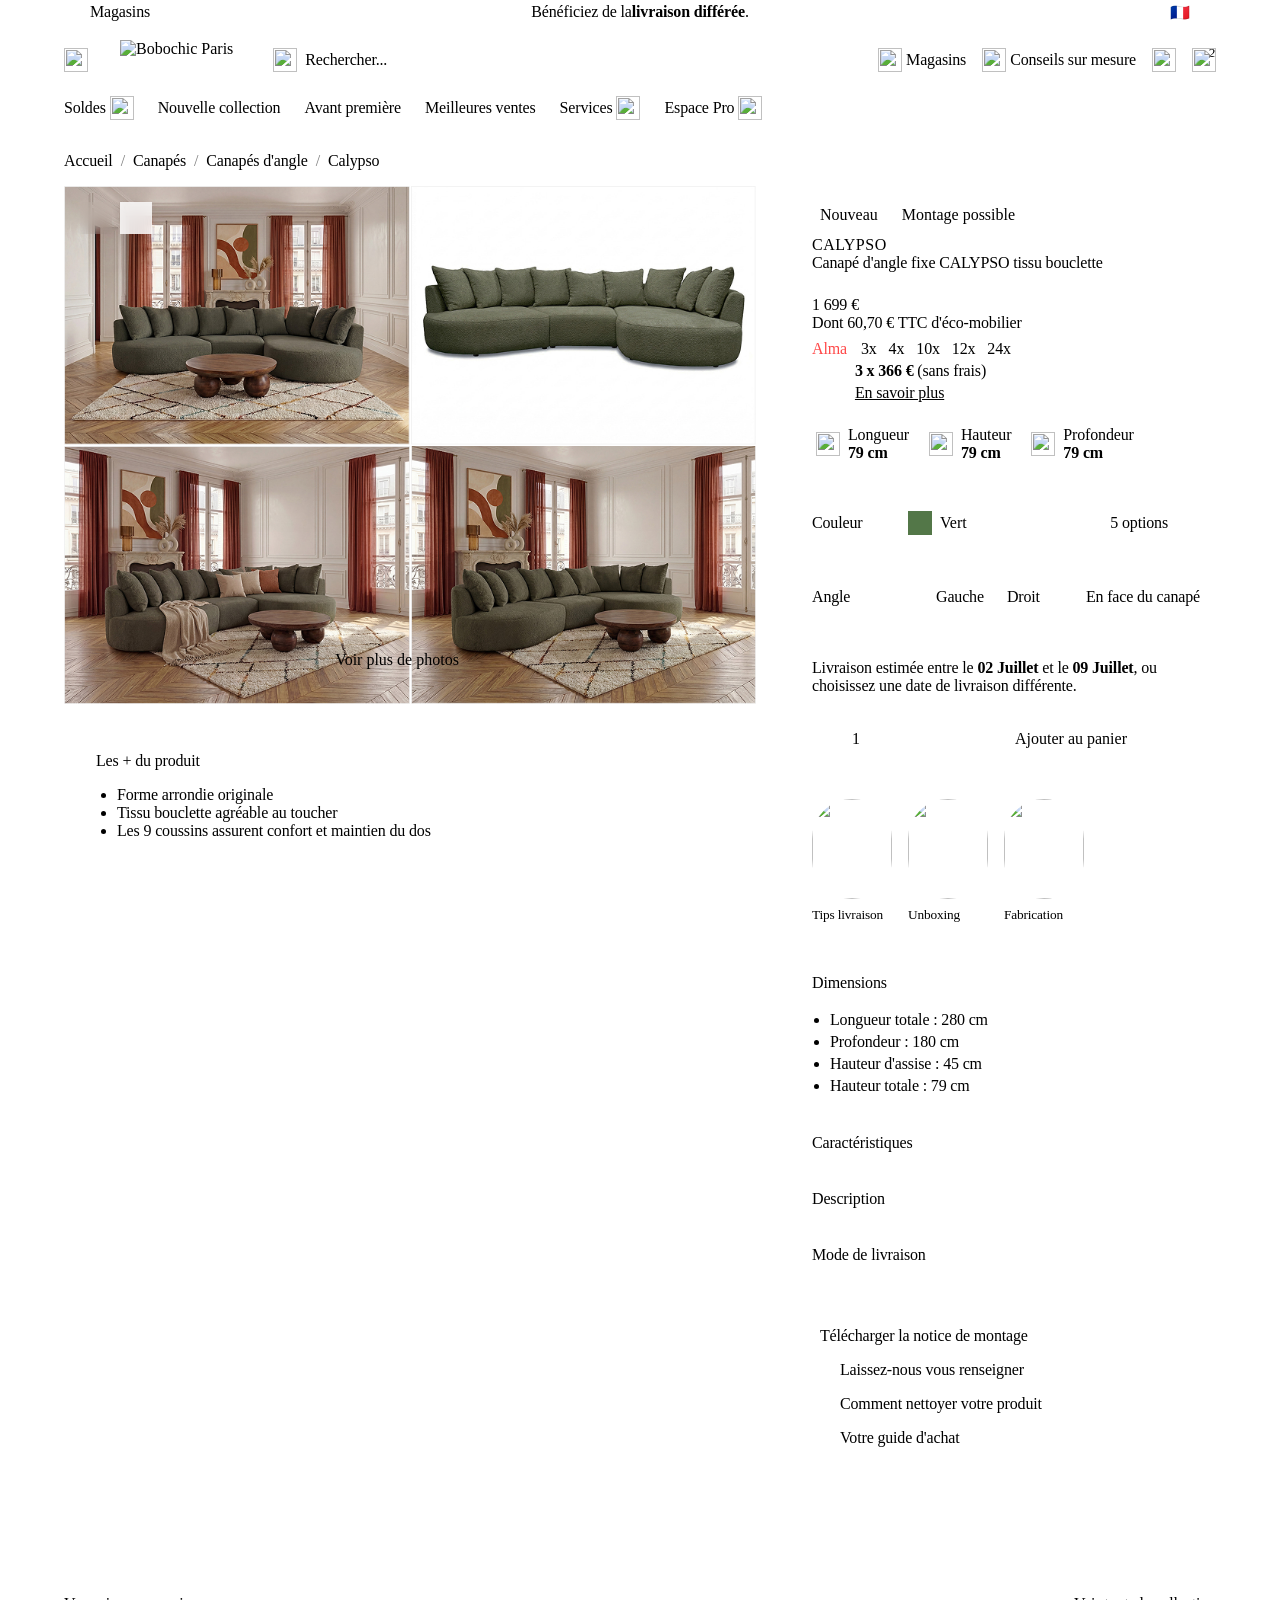
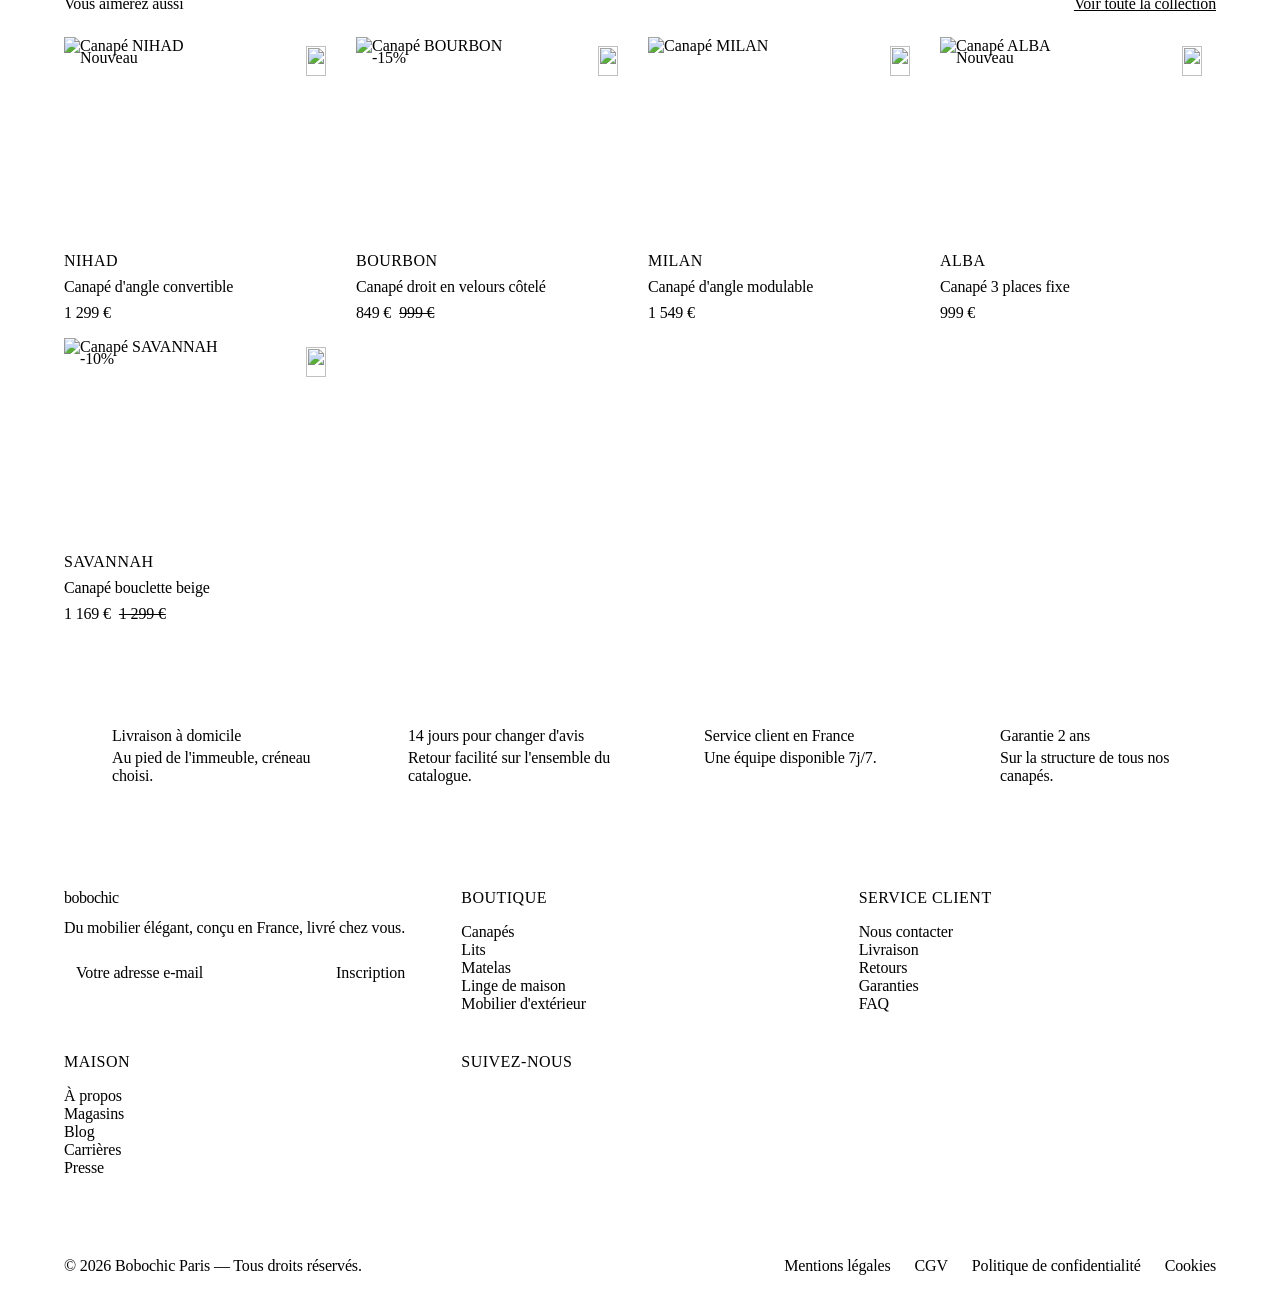
==== commit b76300a5: "Remove hotspot overlay add-to-cart buttons and reveal hotspots on gallery hover - Drop the shopping-" ====
--- a/index.html
+++ b/index.html
@@ -156,9 +156,6 @@
                   <p class="hotspot-preview__price"><span>289</span><span>€</span></p>
                 </div>
               </div>
-              <a class="hotspot-preview__cta" href="#" aria-label="Voir le produit">
-                <img class="icon icon--sm" src="https://cdn.jsdelivr.net/gh/corentindw/meridian@main/assets/icons/shopping-bag.svg" alt="" aria-hidden="true">
-              </a>
             </div>
           </div>
 
@@ -173,9 +170,6 @@
                   <p class="hotspot-preview__price"><span>129</span><span>€</span></p>
                 </div>
               </div>
-              <a class="hotspot-preview__cta" href="#" aria-label="Voir le produit">
-                <img class="icon icon--sm" src="https://cdn.jsdelivr.net/gh/corentindw/meridian@main/assets/icons/shopping-bag.svg" alt="" aria-hidden="true">
-              </a>
             </div>
           </div>
 
@@ -190,15 +184,12 @@
                   <p class="hotspot-preview__price"><span>549</span><span>€</span></p>
                 </div>
               </div>
-              <a class="hotspot-preview__cta" href="#" aria-label="Voir le produit">
-                <img class="icon icon--sm" src="https://cdn.jsdelivr.net/gh/corentindw/meridian@main/assets/icons/shopping-bag.svg" alt="" aria-hidden="true">
-              </a>
             </div>
           </div>
 
           <div class="stl__hotspot-wrap" style="top: 46%; left: 73%;">
             <button class="stl__hotspot" aria-label="Voir l'ensemble STOCKHOLM"></button>
-            <div class="hotspot-preview hotspot-preview--no-cta" role="tooltip">
+            <div class="hotspot-preview" role="tooltip">
               <div class="hotspot-preview__item">
                 <span class="hotspot-preview__thumb"><img src="assets/stockholm.jpg" alt="" /></span>
                 <div class="hotspot-preview__info">
--- a/styles.css
+++ b/styles.css
@@ -465,6 +465,17 @@
   height: 32px;
   transform: translate(-50%, -50%);
   z-index: 5;
+  opacity: 0;
+  pointer-events: none;
+  transition: opacity 200ms ease;
+}
+
+/* Affiche les hotspots dès que la souris entre dans la zone des photos
+   (toutes cellules confondues), ou quand un hotspot est focus clavier */
+.shop-the-look-frame:hover .stl__hotspot-wrap,
+.shop-the-look-frame:focus-within .stl__hotspot-wrap {
+  opacity: 1;
+  pointer-events: auto;
 }
 
 /* Au hover/focus, le wrap entier passe au-dessus des autres hotspots
@@ -1628,6 +1639,10 @@
   /* Hotspot preview desktop masquée — on utilise le bottom sheet à la place */
   .hotspot-preview { display: none !important; }
   .stl__hotspot-wrap::after { display: none; }
+
+  /* Mobile : pas de hover dispo, les hotspots restent visibles par défaut
+     (le toggle button gère leur affichage via .hotspots-off) */
+  .stl__hotspot-wrap { opacity: 1; pointer-events: auto; }
 
   /* Toggle hotspots on/off — visible sur mobile uniquement quand la 3e photo est visible */
   .stl__hotspots-toggle {
